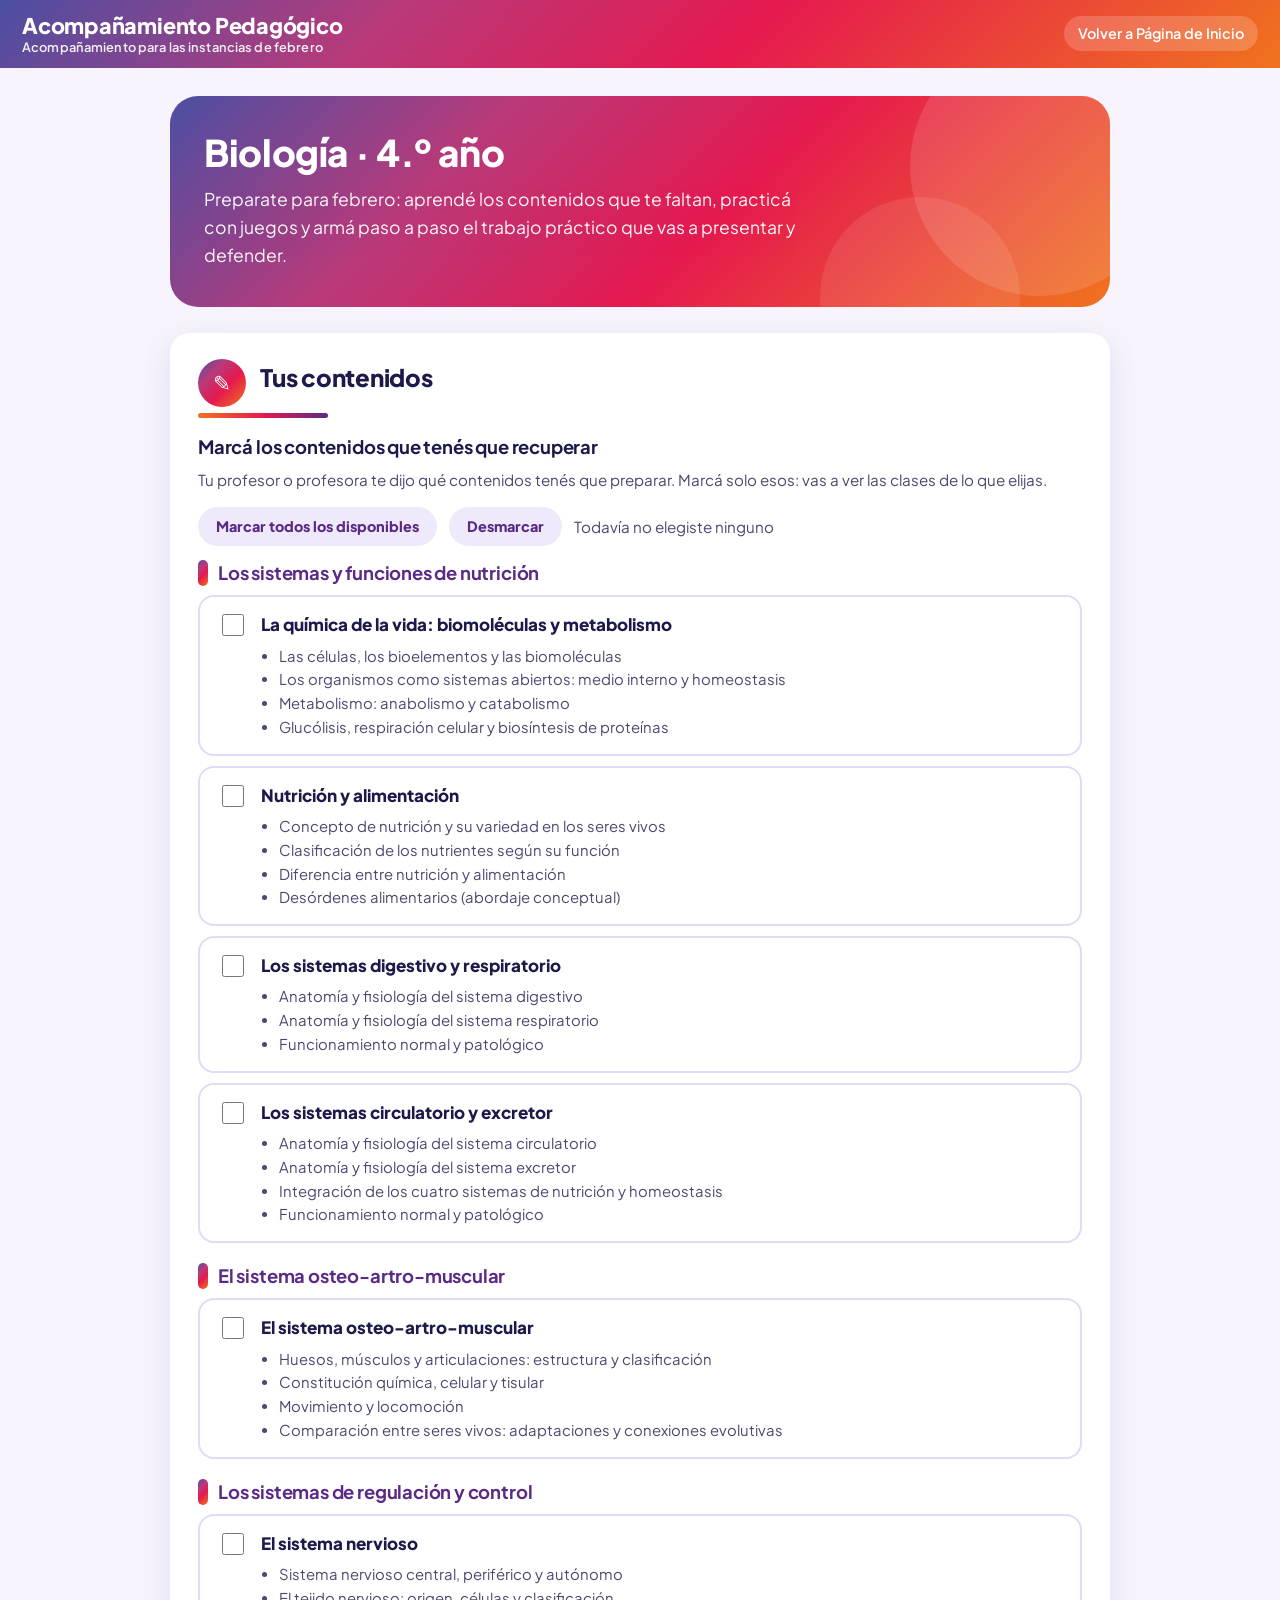
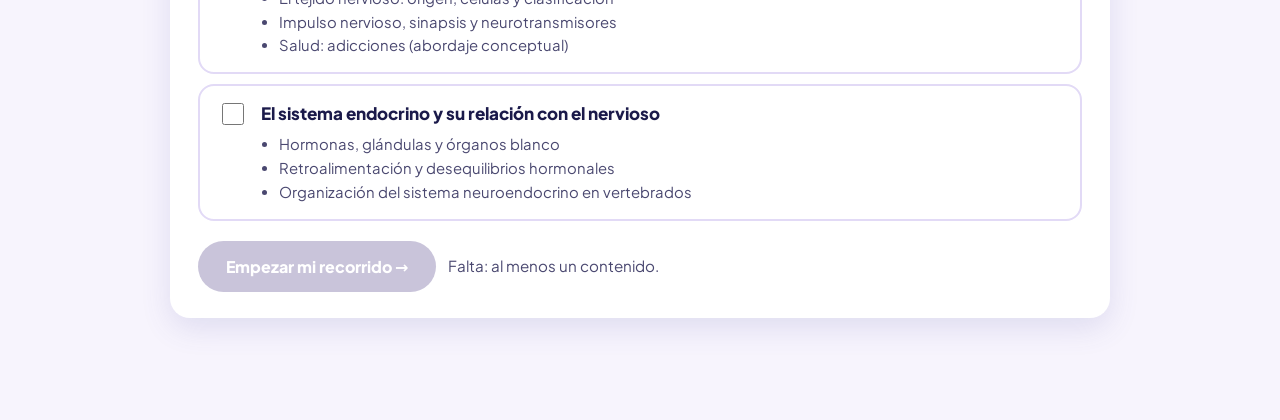
==== biologia/index.html @ 2458deb2 "Sitio inicial: copia de proyecto4to (seis aulas, inicio y modo de prueba) Co-Authored-By: Claude Opu" ====
<!doctype html>
<html lang="es-AR">
<head>
<meta charset="utf-8">
<meta name="viewport" content="width=device-width,initial-scale=1">
<title>Acompañamiento Pedagógico</title>
<link rel="stylesheet" href="css/potenciar.css">
<script>/* si ya eligió sus contenidos, esta página no se muestra: pasa directo a «Mi recorrido» */
try { var enAula = false; try { enAula = window.parent !== window && !!window.parent.TV; } catch (e) {}
  if (!enAula && !location.search.includes('cambiar') && (JSON.parse(localStorage.getItem('potenciar4.biologia.v1') || '{}').seleccion || []).length) document.documentElement.style.visibility = 'hidden'; } catch (e) {}</script>
</head>
<body>
<div id="cab"></div>
<main class="contenedor">
  <section class="hero">
    <h1 id="h1-materia">4.º año</h1>
    <p>Preparate para febrero: aprendé los contenidos que te faltan, practicá con juegos y armá paso a paso el trabajo práctico que vas a presentar y defender.</p>
  </section>

  <section class="tarjeta">
    <div class="titulo-seccion"><div class="chip-icono">✎</div><h2>Tus contenidos</h2></div>
    <div class="subrayado"></div>
    <h3 style="margin-top:6px">Marcá los contenidos que tenés que recuperar</h3>
    <p class="ayuda">Tu profesor o profesora te dijo qué contenidos tenés que preparar. Marcá solo esos: vas a ver las clases de lo que elijas.</p>
    <div class="acciones" style="margin:0 0 14px"><button class="btn suave chico" id="todos">Marcar todos los disponibles</button><button class="btn suave chico" id="ninguno">Desmarcar</button><span class="ayuda" id="cuenta"></span></div>
    <div id="contenidos"></div>
    <div class="acciones"><button class="btn" id="empezar" disabled>Empezar mi recorrido →</button><span class="ayuda" id="falta"></span></div>
  </section>
</main>

<script type="module">
import { leer, actualizar, esc, cargarJSON, cabecera } from './js/estado.js';
import { ESPACIO, AJUSTES } from './js/config.js';

document.getElementById('cab').innerHTML = cabecera();
const $ = id => document.getElementById(id);
let cat;
const e = leer();
// Si ya eligió sus contenidos, vuelve directo a su recorrido (salvo que haya pedido cambiarlos)
if (e.seleccion.length && !new URLSearchParams(location.search).has('cambiar')) location.replace('recorrido.html');

function pintarContenidos() {
  const lista = cat.contenidos[ESPACIO] || [];
  e.seleccion = e.seleccion.filter(id => lista.some(c => c.id === id && c.activo));
  const ejes = [...new Set(lista.map(c => c.eje))];
  $('contenidos').innerHTML = ejes.map(eje => `<div class="eje"><h3>${esc(eje)}</h3>` +
    lista.filter(c => c.eje === eje).map(c => {
      const sel = e.seleccion.includes(c.id);
      return `<label class="contenido ${c.activo ? '' : 'inactivo'} ${sel ? 'sel' : ''}">
        <input type="checkbox" value="${c.id}" ${c.activo ? '' : 'disabled'} ${sel ? 'checked' : ''}>
        <div><div class="t">${esc(c.titulo)}${c.activo ? '' : '<span class="pronto">Próximamente</span>'}</div>
        <ul>${c.desglose.map(d => `<li>${esc(d)}</li>`).join('')}</ul></div></label>`;
    }).join('') + '</div>').join('');
  validar();
}
function validar() {
  const n = e.seleccion.length;
  $('cuenta').textContent = n ? `${n} contenido${n > 1 ? 's' : ''} elegido${n > 1 ? 's' : ''}` : 'Todavía no elegiste ninguno';
  $('empezar').disabled = !n;
  $('falta').textContent = n ? '' : 'Falta: al menos un contenido.';
}
$('contenidos').addEventListener('change', ev => {
  const i = ev.target; if (i.type !== 'checkbox') return;
  e.seleccion = i.checked ? [...new Set([...e.seleccion, i.value])] : e.seleccion.filter(x => x !== i.value);
  i.closest('.contenido').classList.toggle('sel', i.checked);
  validar();
});
$('todos').onclick = () => { e.seleccion = (cat.contenidos[ESPACIO] || []).filter(c => c.activo).map(c => c.id); pintarContenidos(); };
$('ninguno').onclick = () => { e.seleccion = []; pintarContenidos(); };
$('empezar').onclick = () => {
  actualizar(x => { x.espacio = ESPACIO; x.seleccion = e.seleccion; });
  location.href = 'recorrido.html';
};

cargarJSON('contenidos/catalogo.json').then(c => { cat = c; const m = (c.espacios || []).find(s => s.id === ESPACIO); if (m) { $('h1-materia').textContent = m.nombre + ' · 4.º año'; document.title = m.nombre + ' · Acompañamiento Pedagógico'; } pintarContenidos(); }).catch(err => {
  document.querySelector('main').insertAdjacentHTML('afterbegin',
    `<div class="tarjeta"><b>No se pudo cargar el catálogo.</b><br>Abrí la plataforma desde un servidor web (iniciar.bat), no haciendo doble clic en el archivo.<br><small>${esc(err.message)}</small></div>`);
});

// MODO_PRUEBA (GitHub): al entrar desde la página de inicio, los contenidos arrancan sin tildar
if (AJUSTES.MODO_PRUEBA && new URLSearchParams(location.search).has('inicio') && e.seleccion.length) { e.seleccion = []; actualizar(x => { x.seleccion = []; }); }
</script>
</body>
</html>
---- biologia/css/potenciar.css ----
/* POTENCIAR · Identidad visual basada en los colores institucionales de la Provincia de Santa Fe */
/* Fuente incluida en el paquete (sin servicios externos: compatible con Moodle) */
@font-face{font-family:'Plus Jakarta Sans';font-style:normal;font-weight:400;font-display:swap;src:url('../fonts/plus-jakarta-sans-latin-400-normal.woff2') format('woff2')}
@font-face{font-family:'Plus Jakarta Sans';font-style:normal;font-weight:500;font-display:swap;src:url('../fonts/plus-jakarta-sans-latin-500-normal.woff2') format('woff2')}
@font-face{font-family:'Plus Jakarta Sans';font-style:normal;font-weight:600;font-display:swap;src:url('../fonts/plus-jakarta-sans-latin-600-normal.woff2') format('woff2')}
@font-face{font-family:'Plus Jakarta Sans';font-style:normal;font-weight:700;font-display:swap;src:url('../fonts/plus-jakarta-sans-latin-700-normal.woff2') format('woff2')}
@font-face{font-family:'Plus Jakarta Sans';font-style:normal;font-weight:800;font-display:swap;src:url('../fonts/plus-jakarta-sans-latin-800-normal.woff2') format('woff2')}
:root{
  --sf-naranja:#F0731E;
  --sf-rojo:#E5194F;
  --sf-magenta:#B83A7A;
  --sf-violeta:#5B2A86;
  --sf-azul:#4B4FA3;
  --tinta:#1B1A4A;
  --tinta-suave:#4A4870;
  --lavanda:#EFEAFB;
  --lavanda-2:#E2DAF6;
  --blanco:#FFFFFF;
  --fondo:#F7F4FD;
  --ok:#1F9D6B;
  --ok-fondo:#E4F6EE;
  --mal:#C23B3B;
  --mal-fondo:#FCEAEA;
  --aviso:#B26A00;
  --aviso-fondo:#FFF3DC;
  --grad:linear-gradient(135deg,#4B4FA3 0%,#B83A7A 30%,#E5194F 58%,#F0731E 100%);
  --grad-h:linear-gradient(90deg,#F0731E,#E5194F 50%,#5B2A86);
  --radio:20px;
  --sombra:0 10px 30px rgba(75,79,163,.14);
  --sombra-s:0 3px 10px rgba(75,79,163,.12);
}
*{box-sizing:border-box}
html{scroll-behavior:smooth}
body{
  margin:0;background:var(--fondo);color:var(--tinta);
  font-family:"Plus Jakarta Sans","Segoe UI",system-ui,-apple-system,Roboto,sans-serif;
  font-size:17px;line-height:1.6;-webkit-font-smoothing:antialiased;
}
h1,h2,h3,h4{line-height:1.2;margin:0 0 .5em;color:var(--tinta);letter-spacing:-.01em}
h1{font-size:2rem;font-weight:800}
h2{font-size:1.5rem;font-weight:800}
h3{font-size:1.15rem;font-weight:700}
p{margin:0 0 1em}
a{color:var(--sf-violeta)}
button{font:inherit;cursor:pointer}
:focus-visible{outline:3px solid var(--sf-azul);outline-offset:2px;border-radius:8px}
.oculto{display:none!important}
.sr{position:absolute;left:-9999px}

/* ---------- Cabecera institucional ---------- */
.cabecera{background:var(--grad);color:#fff;padding:14px 22px;display:flex;align-items:center;gap:18px;flex-wrap:wrap}
.cabecera .marca{display:flex;align-items:center;gap:14px}
.cabecera .marca img{height:38px;display:block}
.cabecera .marca .logo-texto{font-weight:800;font-size:1.15rem;letter-spacing:-.02em;line-height:1}
.cabecera .marca .logo-texto small{display:block;font-weight:500;font-size:.7rem;letter-spacing:.04em;opacity:.9}
.cabecera .sep{width:1px;height:34px;background:rgba(255,255,255,.7)}
.cabecera .programa{font-weight:300;font-size:1.05rem;line-height:1.15}
.cabecera .derecha{margin-left:auto;display:flex;align-items:center;gap:12px;font-size:.9rem}
.cabecera .alumno{background:rgba(255,255,255,.18);padding:6px 14px;border-radius:999px;font-weight:600}
.cabecera a.volver{color:#fff;text-decoration:none;background:rgba(255,255,255,.18);padding:6px 14px;border-radius:999px;font-weight:600;font-size:.9rem}
.cabecera a.volver:hover{background:rgba(255,255,255,.3)}

.contenedor{max-width:980px;margin:0 auto;padding:28px 20px 80px}
.contenedor.ancho{max-width:1100px}

/* ---------- Tarjetas ---------- */
.tarjeta{background:var(--blanco);border-radius:var(--radio);box-shadow:var(--sombra);padding:26px 28px;margin-bottom:22px}
.tarjeta.lavanda{background:var(--lavanda);box-shadow:none}
.titulo-seccion{display:flex;align-items:center;gap:14px;margin-bottom:6px}
.titulo-seccion .chip-icono{width:48px;height:48px;border-radius:50%;background:var(--grad);color:#fff;display:grid;place-items:center;font-size:1.35rem;flex:none}
.subrayado{height:5px;width:130px;border-radius:99px;background:var(--grad-h);margin:6px 0 18px}
.ayuda{color:var(--tinta-suave);font-size:.95rem}

/* ---------- Hero / ingreso ---------- */
.hero{background:var(--grad);color:#fff;border-radius:28px;padding:34px 34px 38px;margin-bottom:26px;position:relative;overflow:hidden}
.hero h1{color:#fff;font-size:2.3rem;margin-bottom:.3em}
.hero p{font-size:1.1rem;max-width:620px;opacity:.96;margin:0}
.hero::after{content:"";position:absolute;right:-60px;top:-60px;width:260px;height:260px;border-radius:50%;background:rgba(255,255,255,.12)}
.hero::before{content:"";position:absolute;right:90px;bottom:-90px;width:200px;height:200px;border-radius:50%;background:rgba(255,255,255,.09)}

.pasos-barra{display:flex;gap:8px;margin:0 0 22px;flex-wrap:wrap}
.pasos-barra .paso{flex:1;min-width:120px;display:flex;align-items:center;gap:9px;background:#fff;border-radius:999px;padding:8px 14px;box-shadow:var(--sombra-s);font-weight:600;font-size:.88rem;color:var(--tinta-suave)}
.pasos-barra .paso b{width:26px;height:26px;border-radius:50%;display:grid;place-items:center;background:var(--lavanda-2);color:var(--sf-violeta);font-size:.85rem;flex:none}
.pasos-barra .paso.activo{color:var(--tinta);outline:2px solid var(--sf-rojo)}
.pasos-barra .paso.activo b{background:var(--grad);color:#fff}
.pasos-barra .paso.hecho b{background:var(--ok);color:#fff}

label.campo{display:block;font-weight:700;margin:0 0 6px;font-size:.95rem}
input[type=text],textarea,select{
  width:100%;padding:13px 16px;border:2px solid var(--lavanda-2);border-radius:14px;font:inherit;color:var(--tinta);background:#fff;
}
input[type=text]:focus,textarea:focus,select:focus{border-color:var(--sf-azul);outline:none;box-shadow:0 0 0 4px rgba(75,79,163,.15)}
textarea{min-height:130px;resize:vertical;line-height:1.55}
.fila{display:grid;grid-template-columns:1fr 1fr;gap:16px}
@media(max-width:640px){.fila{grid-template-columns:1fr}}

.opciones{display:grid;grid-template-columns:repeat(auto-fill,minmax(220px,1fr));gap:12px}
.opcion{border:2px solid var(--lavanda-2);background:#fff;border-radius:16px;padding:16px 18px;text-align:left;color:var(--tinta);font-weight:700;display:flex;flex-direction:column;gap:3px;transition:.15s}
.opcion small{font-weight:500;color:var(--tinta-suave);font-size:.82rem}
.opcion:hover:not(:disabled){border-color:var(--sf-magenta);transform:translateY(-2px);box-shadow:var(--sombra-s)}
.opcion.sel{border-color:var(--sf-rojo);background:linear-gradient(135deg,#fff,#FDEBF1);box-shadow:var(--sombra-s)}
.opcion:disabled{opacity:.5;cursor:not-allowed;background:#F2EFF8}
.opcion .etiqueta{font-size:.72rem;font-weight:700;color:var(--aviso);background:var(--aviso-fondo);border-radius:99px;padding:2px 9px;align-self:flex-start;margin-top:4px}

.chips{display:flex;flex-wrap:wrap;gap:10px}
.chip{border:2px solid var(--lavanda-2);background:#fff;color:var(--tinta);border-radius:999px;padding:9px 20px;font-weight:700}
.chip.sel{background:var(--grad);color:#fff;border-color:transparent}
.chip:disabled{opacity:.45;cursor:not-allowed;background:#F2EFF8}
.chip:hover:not(:disabled):not(.sel){border-color:var(--sf-magenta)}

/* ---------- Botones ---------- */
.btn{border:0;border-radius:999px;padding:13px 28px;font-weight:800;color:#fff;background:var(--grad);box-shadow:0 6px 16px rgba(229,25,79,.28);transition:.15s;display:inline-flex;align-items:center;gap:8px;text-decoration:none;font-size:1rem}
.btn:hover:not(:disabled){transform:translateY(-2px);box-shadow:0 10px 22px rgba(229,25,79,.35)}
.btn:disabled{background:#C9C4DA;box-shadow:none;cursor:not-allowed}
.btn.sec{background:#fff;color:var(--sf-violeta);border:2px solid var(--sf-violeta);box-shadow:none}
.btn.sec:hover:not(:disabled){background:var(--lavanda)}
.btn.chico{padding:8px 18px;font-size:.9rem}
.btn.suave{background:var(--lavanda);color:var(--sf-violeta);box-shadow:none}
.acciones{display:flex;gap:12px;flex-wrap:wrap;margin-top:20px;align-items:center}

/* ---------- Lista de contenidos ---------- */
.eje{margin-bottom:20px}
.eje h3{display:flex;align-items:center;gap:10px;color:var(--sf-violeta)}
.eje h3::before{content:"";width:10px;height:26px;border-radius:6px;background:var(--grad)}
.contenido{display:flex;gap:14px;align-items:flex-start;background:#fff;border:2px solid var(--lavanda-2);border-radius:16px;padding:14px 18px;margin-bottom:10px;cursor:pointer;transition:.15s}
.contenido:hover{border-color:var(--sf-magenta)}
.contenido.sel{border-color:var(--sf-rojo);background:linear-gradient(135deg,#fff,#FDEBF1)}
.contenido input{width:22px;height:22px;margin-top:3px;accent-color:var(--sf-rojo);flex:none}
.contenido .t{font-weight:800}
.contenido ul{margin:6px 0 0;padding-left:18px;color:var(--tinta-suave);font-size:.93rem}
.contenido.inactivo{opacity:.55;cursor:not-allowed;background:#F4F1FA;border-style:dashed}
.contenido.inactivo:hover{border-color:var(--lavanda-2)}
.contenido .pronto{font-size:.72rem;background:var(--aviso-fondo);color:var(--aviso);border-radius:99px;padding:2px 9px;font-weight:700;margin-left:8px;white-space:nowrap}

/* ---------- Recorrido ---------- */
.recorrido{display:grid;gap:16px}
.paso-rec{display:grid;grid-template-columns:62px 1fr auto;gap:18px;align-items:center;background:#fff;border-radius:var(--radio);box-shadow:var(--sombra);padding:18px 22px}
.paso-rec .num{width:54px;height:54px;border-radius:50%;background:var(--grad);color:#fff;display:grid;place-items:center;font-weight:800;font-size:1.3rem}
.paso-rec.completo .num{background:var(--ok)}
.paso-rec.bloqueado{opacity:.6}
.paso-rec.bloqueado .num{background:#B9B3CF}
.paso-rec h3{margin:0 0 2px}
.paso-rec p{margin:0;color:var(--tinta-suave);font-size:.92rem}
.barra{height:8px;border-radius:99px;background:var(--lavanda-2);overflow:hidden;margin-top:8px;max-width:320px}
.barra i{display:block;height:100%;background:var(--grad-h);border-radius:99px;transition:width .4s}
@media(max-width:640px){.paso-rec{grid-template-columns:48px 1fr}.paso-rec .btn{grid-column:1/-1;justify-content:center}}
.paso-rec.tp{background:var(--lavanda);box-shadow:none;border:2px dashed var(--sf-magenta)}

/* ---------- Clase / cápsulas ---------- */
.clase-cab{background:var(--grad);color:#fff;border-radius:26px;padding:26px 30px;margin-bottom:20px}
.clase-cab h1{color:#fff;font-size:1.8rem;margin-bottom:.2em}
.clase-cab .eje-nombre{font-size:.85rem;font-weight:700;opacity:.9;text-transform:uppercase;letter-spacing:.06em}
.clase-cab p{margin:6px 0 0;opacity:.95}
.tabs-caps{display:flex;gap:8px;flex-wrap:wrap;margin-bottom:18px}
.tab-cap{border:2px solid var(--lavanda-2);background:#fff;border-radius:999px;padding:8px 16px;font-weight:700;font-size:.9rem;color:var(--tinta);display:flex;align-items:center;gap:8px}
.tab-cap.activa{border-color:var(--sf-rojo);background:linear-gradient(135deg,#fff,#FDEBF1)}
.tab-cap.hecha{border-color:var(--ok);background:var(--ok-fondo)}
.tab-cap.bloq{opacity:.55;cursor:not-allowed}

.capsula-titulo{display:flex;gap:14px;align-items:center;margin-bottom:4px}
.capsula-titulo .chip-icono{width:48px;height:48px;border-radius:50%;background:var(--grad);display:grid;place-items:center;color:#fff;font-weight:800;font-size:1.2rem;flex:none}
.tiempo{color:var(--tinta-suave);font-size:.85rem}

.bloque{margin:0 0 18px}
.bloque .etq{font-size:.75rem;font-weight:800;letter-spacing:.08em;text-transform:uppercase;color:var(--sf-magenta);margin-bottom:4px}
.destacado{background:var(--lavanda);border-left:6px solid var(--sf-violeta);border-radius:14px;padding:16px 20px}
.destacado h4{margin:0 0 4px;color:var(--sf-violeta)}
.destacado p:last-child{margin:0}
.ejemplo{background:var(--aviso-fondo);border-left:6px solid var(--sf-naranja);border-radius:14px;padding:16px 20px}
.dato{background:linear-gradient(135deg,#FDEBF1,#FFF3DC);border-radius:14px;padding:14px 20px;display:flex;gap:14px;align-items:flex-start}
.dato .ic{font-size:1.5rem}
.cita{border-left:6px solid var(--sf-azul);background:#F0F1FB;border-radius:0 14px 14px 0;padding:16px 22px}
.cita blockquote{margin:0 0 6px;font-style:italic;font-size:1.05rem}
.cita cite{font-size:.88rem;color:var(--tinta-suave);font-style:normal}
.ecuacion{font-family:"Cambria Math","STIX Two Math",Georgia,serif;font-size:1.5rem;text-align:center;background:#fff;border:2px dashed var(--sf-violeta);border-radius:14px;padding:12px;margin:10px 0;color:var(--sf-violeta);overflow-x:auto}

.interactivo{border:2px solid var(--lavanda-2);border-radius:18px;padding:18px 20px;background:#fff}
.interactivo.resuelto{border-color:var(--ok);background:var(--ok-fondo)}
.interactivo .consigna{font-weight:700;margin-bottom:10px}
.opc-lista{display:grid;gap:8px}
.opc-btn{text-align:left;border:2px solid var(--lavanda-2);background:#fff;border-radius:12px;padding:11px 16px;font-weight:600;color:var(--tinta)}
.opc-btn:hover:not(:disabled){border-color:var(--sf-magenta)}
.opc-btn.bien{background:var(--ok-fondo);border-color:var(--ok)}
.opc-btn.mal{background:var(--mal-fondo);border-color:var(--mal)}
.fb{margin-top:10px;padding:11px 16px;border-radius:12px;font-size:.95rem}
.fb.ok{background:var(--ok-fondo);color:#0E5B3C}
.fb.mal{background:var(--mal-fondo);color:#7D2222}
.fb.aviso{background:var(--aviso-fondo);color:#7A4A00}
.fb.info{background:var(--lavanda);color:var(--tinta)}
.inline{display:flex;gap:10px;align-items:center;flex-wrap:wrap}
.inline input[type=text]{max-width:200px}

.revelado{margin-top:10px;background:var(--lavanda);border-radius:12px;padding:12px 16px}

.tabla-comp{width:100%;border-collapse:separate;border-spacing:0;border-radius:14px;overflow:hidden;box-shadow:var(--sombra-s);font-size:.95rem}
.tabla-comp th{background:var(--grad);color:#fff;text-align:left;padding:10px 14px}
.tabla-comp td{padding:10px 14px;border-bottom:1px solid var(--lavanda-2);background:#fff;vertical-align:top}
.tabla-comp tr:last-child td{border-bottom:0}
.tabla-wrap{overflow-x:auto}

.linea{position:relative;padding-left:30px;border-left:4px solid var(--lavanda-2);margin-left:10px}
.linea .ev{position:relative;margin-bottom:18px}
.linea .ev::before{content:"";position:absolute;left:-41px;top:4px;width:18px;height:18px;border-radius:50%;background:var(--grad);border:3px solid #fff;box-shadow:var(--sombra-s)}
.linea .anio{font-weight:800;color:var(--sf-rojo);font-size:1.1rem}
.linea .ev h4{margin:0 0 2px}
.linea .ev p{margin:0;font-size:.95rem;color:var(--tinta-suave)}

.clasif{display:grid;grid-template-columns:repeat(auto-fit,minmax(220px,1fr));gap:12px;margin-top:10px}
.zona{border:2px dashed var(--sf-azul);border-radius:14px;padding:10px;min-height:90px;background:#F7F8FE}
.zona h5{margin:0 0 8px;color:var(--sf-azul)}
.ficha{display:inline-block;margin:3px;padding:8px 12px;background:#fff;border:2px solid var(--lavanda-2);border-radius:10px;font-weight:600;font-size:.92rem}
.ficha.sel{border-color:var(--sf-rojo);background:#FDEBF1}
.ficha.bien{border-color:var(--ok);background:var(--ok-fondo)}
.ficha.mal{border-color:var(--mal);background:var(--mal-fondo)}
.banco-fichas{min-height:48px;padding:6px;border-radius:12px;background:var(--lavanda)}

.ordenar-item{display:flex;align-items:center;gap:10px;background:#fff;border:2px solid var(--lavanda-2);border-radius:12px;padding:8px 12px;margin-bottom:6px}
.ordenar-item span{flex:1}
.ordenar-item.bien{border-color:var(--ok);background:var(--ok-fondo)}
.ordenar-item.mal{border-color:var(--mal);background:var(--mal-fondo)}
.ordenar-item .ord-marca{flex:0 0 auto;font-style:normal;font-size:.78rem;font-weight:700;white-space:nowrap}
.ordenar-item.bien .ord-marca{color:#0E5B3C}
.ordenar-item.mal .ord-marca{color:#7D2222}
@media(max-width:480px){.ordenar-item{flex-wrap:wrap}.ordenar-item span{flex:1 1 60%}.ordenar-item .ord-marca{order:3;flex-basis:100%}}
.ordenar-item button{border:0;background:var(--lavanda);border-radius:8px;width:32px;height:32px;font-weight:800;color:var(--sf-violeta)}

.sim{background:#fff;border:2px solid var(--sf-azul);border-radius:18px;padding:18px 20px}
.sim h4{color:var(--sf-azul);margin:0 0 8px}
.sim .ctrl{display:flex;gap:14px;align-items:center;flex-wrap:wrap;margin:8px 0}
.sim input[type=range]{accent-color:var(--sf-rojo);flex:1;min-width:160px}
.sim .num-grande{font-family:"Cambria Math",Georgia,serif;font-size:1.4rem;font-weight:700;color:var(--sf-violeta);word-break:break-all}
.sim canvas{width:100%;max-width:640px;height:auto;background:#F7F8FE;border-radius:12px;display:block}
.sim table{border-collapse:collapse;font-size:.92rem}
.sim td,.sim th{padding:4px 10px;border-bottom:1px solid var(--lavanda-2);text-align:right}

/* ---------- Carpeta ---------- */
.carpeta{background:linear-gradient(135deg,#FFF8EC,#FDEBF1);border:2px solid var(--sf-naranja);border-radius:20px;padding:20px 22px;margin-top:8px}
.carpeta h3{display:flex;gap:10px;align-items:center;color:var(--sf-rojo)}
.carpeta .modelo{background:#fff;border-radius:12px;padding:12px 16px;margin:10px 0;font-size:.95rem;border:1px dashed var(--sf-naranja)}
.carpeta .estado{font-weight:700;margin-top:8px}
.copiado{display:flex;gap:10px;align-items:center;margin-top:12px;font-weight:700}
.copiado input{width:22px;height:22px;accent-color:var(--ok)}
.duda-tag{background:var(--aviso-fondo);color:var(--aviso);border-radius:99px;padding:3px 12px;font-weight:700;font-size:.8rem}

/* ---------- Juegos ---------- */
.juegos-panel{background:var(--lavanda);border-radius:20px;padding:20px 22px;margin-top:20px}
.juegos-panel.bloq{opacity:.65}
.juegos-grid{display:grid;grid-template-columns:repeat(auto-fit,minmax(190px,1fr));gap:12px;margin-top:10px}
.juego-card{background:#fff;border:2px solid transparent;border-radius:16px;padding:16px;text-align:center;font-weight:800;box-shadow:var(--sombra-s);color:var(--tinta)}
.juego-card:hover:not(:disabled){border-color:var(--sf-rojo);transform:translateY(-3px)}
.juego-card:disabled{opacity:.5;cursor:not-allowed}
.juego-card .ic{font-size:2.2rem;display:block;margin-bottom:4px}
.juego-card small{display:block;font-weight:500;color:var(--tinta-suave)}

.modal-fondo{position:fixed;inset:0;background:rgba(27,26,74,.6);display:flex;align-items:center;justify-content:center;padding:16px;z-index:50}
.modal{background:#fff;border-radius:24px;max-width:720px;width:100%;max-height:92vh;overflow:auto;padding:24px 26px;box-shadow:0 20px 60px rgba(0,0,0,.35)}
.modal-cab{display:flex;align-items:center;justify-content:space-between;gap:10px;margin-bottom:10px}
.modal-cab h3{margin:0}
.cerrar{border:0;background:var(--lavanda);border-radius:50%;width:38px;height:38px;font-size:1.1rem;font-weight:800;color:var(--sf-violeta)}
.marcador{display:flex;gap:10px;flex-wrap:wrap;margin-bottom:12px}
.marcador span{background:var(--lavanda);border-radius:99px;padding:4px 14px;font-weight:800;font-size:.9rem}
.vf-card{background:var(--lavanda);border-radius:18px;padding:26px 22px;font-size:1.15rem;font-weight:700;text-align:center;min-height:120px;display:grid;place-items:center;margin-bottom:14px}
.vf-botones{display:grid;grid-template-columns:1fr 1fr;gap:12px}
.vf-botones button{padding:16px;border-radius:14px;border:0;font-weight:800;font-size:1.1rem;color:#fff}
.vf-botones .v{background:var(--ok)}
.vf-botones .f{background:var(--sf-rojo)}
.cancha{background:linear-gradient(#EAE4FA,#F8F5FF 60%,#E6C9A4 60%,#D9B386);border-radius:16px;width:100%;display:block;margin-bottom:12px}
.pista{background:#3A3F5C;border-radius:16px;padding:10px 0;margin-bottom:12px;position:relative;overflow:hidden}
.carril{position:relative;height:54px;border-bottom:3px dashed rgba(255,255,255,.4);margin:0}
.carril:last-child{border-bottom:0}
.auto{position:absolute;top:8px;left:0;font-size:2rem;transition:left .6s ease;line-height:1;transform:scaleX(-1)}
.meta{position:absolute;right:0;top:0;bottom:0;width:18px;background:repeating-linear-gradient(0deg,#fff 0 9px,#222 9px 18px)}
.carril small{position:absolute;left:8px;bottom:2px;color:#fff;font-size:.7rem;opacity:.8}

.comparar-ref{margin:12px 0;background:var(--lavanda);border-radius:14px;padding:10px 16px}
.comparar-ref summary{cursor:pointer;font-weight:800;color:var(--sf-violeta)}
.comparar-ref p{margin:8px 0 0}
.cabecera .materia-app{white-space:nowrap;margin-left:12px;padding:3px 12px;border-radius:99px;background:rgba(255,255,255,.22);font-weight:700;font-size:.85rem}

/* ---------- TP ---------- */
.tp-layout{display:grid;grid-template-columns:260px 1fr;gap:22px;align-items:start}
@media(max-width:860px){.tp-layout{grid-template-columns:1fr}}
.tp-menu{position:sticky;top:12px;background:#fff;border-radius:var(--radio);box-shadow:var(--sombra);padding:14px}
.tp-menu button{display:flex;gap:10px;align-items:center;width:100%;border:0;background:transparent;text-align:left;padding:10px 12px;border-radius:12px;font-weight:700;color:var(--tinta)}
.tp-menu button:hover{background:var(--lavanda)}
.tp-menu button.activo{background:var(--lavanda);outline:2px solid var(--sf-rojo)}
.tp-menu button .estado{margin-left:auto;font-size:.95rem}
.tp-menu button.bloq{opacity:.5}
.consejo-grid{display:grid;grid-template-columns:repeat(auto-fit,minmax(250px,1fr));gap:14px}
.consejo{background:var(--lavanda);border-radius:16px;padding:16px 18px}
.consejo h4{color:var(--sf-violeta);margin:0 0 6px}
.consejo ul{margin:0;padding-left:18px;font-size:.95rem}
.cronometro{font-size:2.6rem;font-weight:800;text-align:center;color:var(--sf-violeta);font-variant-numeric:tabular-nums}
.pregunta-trib{border:2px solid var(--lavanda-2);border-radius:16px;padding:16px 18px;margin-bottom:14px;background:#fff}
.pregunta-trib.hecha{border-color:var(--ok);background:var(--ok-fondo)}
.pregunta-trib .q{font-weight:800;margin-bottom:8px}
.pregunta-trib .nivel{font-size:.72rem;font-weight:800;color:var(--sf-magenta);text-transform:uppercase;letter-spacing:.06em}
.hoja-tp{background:#fff;border:1px solid #D9D4E8;border-radius:10px;padding:28px 32px}
.hoja-tp h2{color:var(--sf-violeta)}
.hoja-tp .sec{margin:18px 0;padding-bottom:14px;border-bottom:1px dashed var(--lavanda-2)}
.hoja-tp .sec pre{white-space:pre-wrap;font:inherit;margin:0}
.check-lista{list-style:none;padding:0;margin:0}
.check-lista li{display:flex;gap:10px;align-items:flex-start;padding:6px 0}
.check-lista input{width:20px;height:20px;accent-color:var(--ok);margin-top:3px}

.pie{text-align:center;color:var(--tinta-suave);font-size:.82rem;padding:24px}
.aviso-sin-ia{background:var(--aviso-fondo);color:#7A4A00;border-radius:12px;padding:10px 16px;font-size:.88rem;margin-bottom:16px}


/* ---------- Ingreso en una página ---------- */
.form-grid{display:grid;grid-template-columns:1fr 1fr;gap:16px}
.form-grid .campo-full{grid-column:1/-1}
@media(max-width:640px){.form-grid{grid-template-columns:1fr}}
select{appearance:none;-webkit-appearance:none;background-image:linear-gradient(45deg,transparent 50%,var(--sf-violeta) 50%),linear-gradient(135deg,var(--sf-violeta) 50%,transparent 50%);background-position:calc(100% - 22px) 55%,calc(100% - 16px) 55%;background-size:6px 6px,6px 6px;background-repeat:no-repeat;padding-right:44px;cursor:pointer}
select:disabled{background-color:#F4F1FA;color:var(--tinta-suave);cursor:not-allowed}

/* ---------- Consignas y carpeta ---------- */
.consigna-principal{font-size:1.02rem}
.consigna-principal b{color:var(--tinta)}
.carpeta .guia{background:#fff;border-radius:12px;padding:12px 16px;margin:10px 0;font-size:.95rem;border:1px dashed var(--sf-naranja)}
.carpeta .guia ul{margin:6px 0 0;padding-left:20px}
.carpeta .guia li{margin-bottom:3px}
.aviso-bloqueo{font-weight:800;font-size:1.08rem;color:var(--sf-rojo);margin:0;display:flex;gap:10px;align-items:flex-start}
.aviso-bloqueo small{display:block;font-weight:600;font-size:.92rem;color:var(--tinta-suave)}
.carpeta.bloqueada{opacity:1;background:linear-gradient(135deg,#FFF8EC,#FFF)}
.instr-act{font-size:.9rem;color:var(--tinta-suave);margin:-4px 0 10px;display:flex;gap:6px;align-items:center}
.cierre-texto h4{margin:0 0 4px}
.cierre-texto.duda h4{color:var(--mal)}
.cierre-texto{margin-bottom:14px;padding-bottom:10px;border-bottom:1px dashed var(--lavanda-2)}
.acentos{margin-top:6px;font-size:.9rem}

/* ---------- Arrastrar y soltar ---------- */
.ficha{cursor:grab;touch-action:none;user-select:none;-webkit-user-select:none}
.ficha.arrastrando{opacity:.35}
.ficha-fantasma{position:fixed;z-index:80;pointer-events:none;transform:translate(-50%,-50%) rotate(-2deg);box-shadow:0 10px 24px rgba(27,26,74,.3);border-color:var(--sf-rojo)!important;background:#fff}
.zona.sobre,.banco-fichas.sobre{background:#FDEBF1;border-color:var(--sf-rojo)}
.zona .cont{min-height:40px}
.ordenar-item.arrastrando{opacity:.4}

/* ---------- Juegos: ventana fija ---------- */
.modal.juego{width:min(720px,100%);height:min(640px,calc(100vh - 32px));max-height:none;display:flex;flex-direction:column;overflow:hidden;padding:20px 22px}
.jg-instr{background:var(--lavanda);border-radius:12px;padding:8px 14px;font-size:.9rem;margin-bottom:10px;color:var(--tinta)}
.jg-cuerpo{flex:1;overflow:auto;min-height:0;padding:2px}
.jg-pie{border-top:2px solid var(--lavanda-2);padding-top:10px;margin-top:8px;display:flex;gap:12px;align-items:center}
.jg-fb{flex:1;min-height:58px;max-height:84px;overflow:auto;border-radius:12px;padding:8px 14px;font-size:.92rem;background:#F7F5FC;color:var(--tinta-suave);display:flex;align-items:center}
.jg-fb.ok{background:var(--ok-fondo);color:#0E5B3C}
.jg-fb.mal{background:var(--mal-fondo);color:#7D2222}
.jg-pie .btn{flex:none}
.jg-final{text-align:center;padding:20px 0}
.jg-final .grande{font-size:3.2rem}
@media(max-width:640px){.modal.juego{padding:14px}.jg-pie{flex-direction:column;align-items:stretch}.jg-pie .btn{justify-content:center}}
.letras{display:grid;grid-template-columns:repeat(auto-fill,minmax(38px,1fr));gap:6px;margin-top:12px}
.letras button{border:0;background:var(--lavanda);border-radius:8px;height:40px;font-weight:800;color:var(--sf-violeta)}
.letras button:disabled{opacity:.35}
.letras button.si{background:var(--ok-fondo);color:var(--ok);opacity:1}
.palabra{display:flex;flex-wrap:wrap;gap:6px;justify-content:center;margin:14px 0}
.palabra span{width:34px;height:44px;border-bottom:4px solid var(--sf-violeta);display:grid;place-items:center;font-size:1.5rem;font-weight:800}
.palabra span.esp{border:0;width:14px}
.pista-palabra{background:var(--aviso-fondo);border-radius:12px;padding:10px 14px;font-weight:600}
.vidas{font-size:1.2rem;letter-spacing:2px}
.memo{display:grid;grid-template-columns:repeat(4,1fr);gap:10px}
@media(max-width:560px){.memo{grid-template-columns:repeat(2,1fr)}}
.memo button{min-height:92px;border:0;border-radius:14px;background:var(--grad);color:#fff;font-weight:800;font-size:1.6rem;padding:8px;line-height:1.25}
.memo button.vista,.memo button.par{background:#fff;color:var(--tinta);border:2px solid var(--sf-violeta);font-size:.85rem;font-weight:700}
.memo button.par{border-color:var(--ok);background:var(--ok-fondo)}
.memo button.palabra-c{font-size:1rem;color:var(--sf-violeta)}
.caida{position:relative;height:min(230px,36vh);background:linear-gradient(#EAF2FF,#F7F4FD);border-radius:16px;overflow:hidden}
.caida .carta{position:absolute;left:50%;transform:translateX(-50%);width:min(90%,460px);background:#fff;border:2px solid var(--sf-violeta);border-radius:14px;padding:12px 16px;font-weight:700;text-align:center;box-shadow:var(--sombra-s)}
.caida .suelo{position:absolute;left:0;right:0;bottom:0;height:10px;background:var(--grad-h)}

@media print{
  body{background:#fff}
  .cabecera,.asist-boton,.asist-panel,.tp-menu,.acciones,.no-print{display:none!important}
  .tp-layout{display:block}
  .hoja-tp{border:0;padding:0}
}
.cabecera .titulo-app{font-weight:800;font-size:1.35rem;letter-spacing:-.01em;line-height:1.1}
.cabecera .titulo-app .sub-app{display:block;font-weight:600;font-size:.8rem;letter-spacing:.01em;opacity:.92;margin-top:2px}
.carpeta-intro{background:#fff;border-radius:12px;padding:10px 14px;font-size:.95rem;border-left:5px solid var(--sf-naranja)}
.guia-nota{margin:8px 0 0;font-size:.9rem;color:var(--tinta-suave);font-style:italic}
.nota-docente{margin:14px 0 0;font-size:.92rem;color:var(--tinta-suave);border-top:1px dashed var(--sf-naranja);padding-top:10px}
.formato-resp{font-size:.92rem;color:var(--sf-violeta);font-weight:600;margin:-4px 0 10px}
.autoev-q{border:2px solid var(--lavanda-2);border-radius:16px;padding:14px 16px;margin-bottom:12px;background:#fff}
.autoev-q .q{font-weight:700;margin:4px 0 10px}
.autoev-q .nivel{font-size:.72rem;font-weight:800;color:var(--sf-magenta);text-transform:uppercase;letter-spacing:.06em}
.objetivos{background:rgba(255,255,255,.16);border-radius:14px;padding:10px 16px;margin-top:12px;font-size:.95rem}
.objetivos ul{margin:4px 0 0;padding-left:20px}
.recordas{background:linear-gradient(135deg,#EEF4FF,#F7F4FD);border:2px solid var(--sf-azul);border-radius:18px;padding:18px 20px}
.recordas h3{color:var(--sf-azul)}
.recuerdo-previo{background:#EEF4FF;border-radius:12px;padding:8px 14px;margin-bottom:14px;font-size:.93rem}
.recuerdo-previo summary{cursor:pointer;font-weight:700;color:var(--sf-azul)}
.recuerdo-previo p{margin:6px 0 0;white-space:pre-wrap}
.recuerdo-comparar{background:#EEF4FF;border-radius:12px;padding:10px 14px;margin:10px 0;font-size:.93rem}
.paso-rec.repaso{background:#EEF4FF;box-shadow:none;border:2px dashed var(--sf-azul)}
.organiza ul{margin:0;padding-left:20px}
.organiza li{margin-bottom:4px}

/* ---------- Asistente de Historia ---------- */
.asist-boton{position:fixed;right:18px;bottom:18px;z-index:40;display:flex;align-items:center;gap:8px;border:0;border-radius:999px;padding:12px 18px;background:var(--grad);color:#fff;font-weight:700;font-size:.95rem;line-height:1;font-family:inherit;box-shadow:var(--sombra);cursor:pointer}
.asist-boton:hover{filter:brightness(1.07)}
.asist-boton:focus-visible,.asist-panel button:focus-visible,.asist-panel input:focus-visible{outline:3px solid var(--sf-naranja);outline-offset:2px}
.asist-panel{position:fixed;right:18px;bottom:78px;z-index:45;width:min(430px,calc(100vw - 24px));height:min(640px,calc(100vh - 100px));display:flex;flex-direction:column;background:var(--blanco);border-radius:var(--radio);box-shadow:0 18px 50px rgba(27,26,74,.35);overflow:hidden;border:1px solid var(--lavanda-2)}
.asist-panel[hidden]{display:none}
.asist-cab{display:flex;justify-content:space-between;align-items:flex-start;gap:10px;padding:14px 16px;background:var(--grad);color:#fff}
.asist-cab small{display:block;opacity:.9;font-size:.8rem;font-weight:500}
.asist-x{border:0;background:rgba(255,255,255,.2);color:#fff;width:32px;height:32px;border-radius:50%;font-size:1.3rem;line-height:1;cursor:pointer}
.asist-log{flex:1;overflow-y:auto;padding:14px;display:flex;flex-direction:column;gap:10px;background:var(--fondo);position:relative}
.asist-msg{max-width:96%;padding:10px 13px;border-radius:16px;font-size:.95rem;line-height:1.5}
.asist-msg p{margin:.3em 0}
.asist-msg.bot{background:var(--blanco);border:1px solid var(--lavanda-2);align-self:flex-start;border-top-left-radius:4px}
.asist-msg.yo{background:var(--sf-azul);color:#fff;align-self:flex-end;border-top-right-radius:4px}
.asist-ops{display:flex;flex-wrap:wrap;gap:6px;margin-top:8px}
.asist-ops button,.asist-atajos button{border:1.5px solid var(--sf-azul);background:var(--blanco);color:var(--sf-azul);border-radius:999px;padding:6px 12px;font-weight:600;font-size:.85rem;line-height:1.2;font-family:inherit;cursor:pointer;text-align:left}
.asist-ops button:hover,.asist-atajos button:hover{background:var(--lavanda)}
.asist-grupo{margin-top:8px}
.asist-grupo-t,.asist-grupo summary{font-weight:700;font-size:.85rem;color:var(--tinta-suave);cursor:pointer}
.asist-def b{color:var(--sf-violeta);font-size:1.02rem}
.asist-tema h4{margin:0 0 .3em;color:var(--sf-violeta);font-size:1.05rem}
.asist-sec{margin-top:12px;font-size:.72rem;font-weight:800;letter-spacing:.06em;text-transform:uppercase;color:var(--sf-magenta)}
.asist-ej{margin:6px 0;padding:8px 10px;background:var(--lavanda);border-radius:12px}
.asist-ej b{font-size:.9rem}
.asist-pie-viejo{border-top:1px solid var(--lavanda-2);padding:10px 12px;background:var(--blanco)}
.asist-atajos{display:flex;gap:6px;margin-bottom:8px}
.asist-form{display:flex;gap:6px}
.asist-form input{flex:1;min-width:0;border:1.5px solid var(--lavanda-2);border-radius:12px;padding:9px 12px;font:inherit;font-size:.95rem;color:var(--tinta)}
.asist-form button{border:0;border-radius:12px;padding:9px 16px;background:var(--sf-azul);color:#fff;font-weight:700;font-size:.9rem;line-height:1;font-family:inherit;cursor:pointer}
@media (max-width:560px){
  .asist-panel{right:0;bottom:0;width:100vw;height:86vh;border-radius:var(--radio) var(--radio) 0 0}
  .asist-boton span{display:none}
  .asist-boton{padding:14px}
}

.asist-modos{display:flex;gap:6px;padding:10px 12px;background:var(--blanco);border-bottom:1px solid var(--lavanda-2)}
.asist-modos button{flex:1;border:1.5px solid var(--sf-azul);background:var(--blanco);color:var(--sf-azul);border-radius:999px;padding:8px 10px;font-weight:700;font-size:.85rem;line-height:1.2;font-family:inherit;cursor:pointer}
.asist-modos button:hover{background:var(--lavanda)}
.asist-modos button[aria-pressed="true"]{background:var(--sf-azul);color:#fff}
.asist-panel>.asist-form{padding:10px 12px;border-top:1px solid var(--lavanda-2);background:var(--blanco)}
.asist-form input:disabled{background:var(--lavanda);cursor:not-allowed}
.asist-form button:disabled{opacity:.45;cursor:not-allowed}
.asist-msg small{color:var(--tinta-suave)}

.asist-guia{margin:0;padding:10px 14px;background:var(--lavanda);color:var(--tinta);font-size:.9rem;line-height:1.45;border-bottom:1px solid var(--lavanda-2)}

/* ---------- Actividades: unir y completar ---------- */
.unir{display:flex;flex-direction:column;gap:8px;margin:8px 0}
.unir-fila{display:grid;grid-template-columns:1fr auto minmax(0,1.2fr);gap:10px;align-items:center;padding:8px 10px;border:1.5px solid var(--lavanda-2);border-radius:14px;background:#fff}
.unir-fila.bien{border-color:var(--ok);background:var(--ok-fondo)}
.unir-fila.mal{border-color:var(--mal);background:var(--mal-fondo)}
.unir-a{font-weight:600}
.unir-flecha{color:var(--sf-magenta);font-weight:800}
.unir select,.completar select{font:inherit;font-size:.95rem;padding:6px 8px;border:1.5px solid var(--lavanda-2);border-radius:10px;background:#fff;color:var(--tinta);max-width:100%}
.completar{line-height:2.2}
.completar select.bien{border-color:var(--ok);background:var(--ok-fondo)}
.completar select.mal{border-color:var(--mal);background:var(--mal-fondo)}
@media (max-width:560px){.unir-fila{grid-template-columns:1fr}.unir-flecha{display:none}}
/* ---------- Juego: ¿Antes o después? ---------- */
.antes-par{display:flex;gap:12px;align-items:stretch;justify-content:center;flex-wrap:wrap;margin:14px 0}
.antes-carta{flex:1 1 220px;min-height:120px;display:flex;flex-direction:column;justify-content:center;gap:8px;border:2px solid var(--lavanda-2);border-radius:18px;background:#fff;padding:14px;font-weight:600;font-size:1rem;line-height:1.35;font-family:inherit;color:var(--tinta);cursor:pointer}
.antes-carta:hover:not(:disabled){border-color:var(--sf-azul);background:var(--lavanda)}
.antes-carta.bien{border-color:var(--ok);background:var(--ok-fondo)}
.antes-carta.mal{border-color:var(--mal);background:var(--mal-fondo)}
.antes-anio{font-size:1.4rem;font-weight:800;color:var(--sf-magenta)}
.antes-vs{align-self:center;font-weight:800;color:var(--tinta-suave)}

/* Botón del asistente compacto, con su nombre */
.asist-boton{padding:8px 14px;gap:6px;font-size:.82rem;right:14px;bottom:14px}
.asist-boton svg{width:18px;height:18px}
.asist-panel{bottom:64px}
.asist-rel{display:block;margin-top:4px;color:var(--tinta-suave)}
@media (max-width:560px){.asist-boton{padding:8px 12px}.asist-boton span{display:inline}}

/* Dentro del aula: que la rueda del mouse no arrastre también la página de Moodle */
html,body{overscroll-behavior-y:contain}

/* ---------- Dentro de Moodle con una sola barra (la del aula) ----------
   La página no se desplaza sola: lo «fijo» se ubica en la parte visible, que informa el marco del paquete
   con --vis-top (dónde empieza lo visible) y --vis-h (cuánto se ve). */
html.alto-auto,html.alto-auto body{overflow:visible;overscroll-behavior:auto;scroll-behavior:auto}   /* la rueda del mouse tiene que pasar a la página de Moodle */
.alto-auto{--asist-h:min(600px,calc(var(--vis-h,100vh) - 90px))}
.alto-auto .modal-fondo{align-items:flex-start;padding-top:calc(var(--vis-top,0px) + 16px)}
.alto-auto .modal{max-height:calc(var(--vis-h,100vh) - 32px)}
.alto-auto .modal.juego{height:min(640px,calc(var(--vis-h,100vh) - 32px))}
.alto-auto .asist-boton{bottom:auto;top:calc(var(--vis-top,0px) + var(--vis-h,100vh) - 54px)}
.alto-auto .asist-panel{bottom:auto;height:var(--asist-h);top:calc(var(--vis-top,0px) + var(--vis-h,100vh) - 64px - var(--asist-h))}
.alto-auto .tp-menu{position:relative;top:0}
@media (max-width:560px){
  .alto-auto{--asist-h:calc(var(--vis-h,100vh) * .86)}
  .alto-auto .asist-panel{top:calc(var(--vis-top,0px) + var(--vis-h,100vh) - var(--asist-h))}
}

/* «Completá»: los espacios van dentro de la oración, no ocupan todo el ancho */
.completar select.hueco{display:inline-block;width:auto;min-width:7.5em;padding:4px 30px 4px 10px;margin:2px 4px;vertical-align:baseline;font-size:.95rem}

/* Cierre de la clase */
.lista-carpeta li{margin:6px 0}
.consigna-carpeta{color:var(--tinta-suave);font-size:.92rem}
.tarjeta.siguiente-paso{background:var(--grad);color:#fff;border:0;box-shadow:var(--sombra)}
.tarjeta.siguiente-paso h3,.tarjeta.siguiente-paso b{color:#fff}
.tarjeta.siguiente-paso p{font-size:1.02rem}

/* Trabajo práctico: modelo con espacios e índice */
.modelo-tp{margin:14px 0;padding:14px 16px;border:2px dashed var(--lavanda-2);border-radius:16px;background:#fff}
.modelo-tp h4{margin:0 0 4px;color:var(--sf-violeta)}
.modelo-tp p{margin:.5em 0;line-height:1.75}
.indice-tp li{margin:8px 0}
.hecho-tag{color:var(--ok);font-size:.88rem;font-weight:700}
.falta-tag{color:var(--tinta-suave);font-size:.88rem}
.hueco-modelo{display:inline-block;width:6.5em;max-width:40%;border-bottom:2px dotted var(--sf-magenta);margin:0 3px;vertical-align:baseline;height:1em}

/* ---------- imágenes, esquemas y gráficos ---------- */
.fig{margin:6px 0 4px}
.fig-media{position:relative;border-radius:16px;overflow:hidden;background:#fff;border:1px solid var(--lavanda-2);line-height:0}
.fig-media img{display:block;width:100%;height:auto}
.fig-svg svg{display:block;width:100%;height:auto}
.fig-media.zoomable{cursor:zoom-in}
.fig-media.zoomable:focus-visible{outline:3px solid var(--sf-magenta);outline-offset:2px}
.fig-lupa{position:absolute;right:10px;top:10px;background:rgba(255,255,255,.92);border-radius:99px;width:34px;height:34px;display:grid;place-items:center;font-size:1rem;line-height:1;box-shadow:var(--sombra-s)}
.fig figcaption{font-size:.88rem;color:var(--tinta-suave);margin-top:8px;line-height:1.45}
.fig-fuente{display:block;font-size:.8rem;opacity:.85;margin-top:2px}
.fig-aviso-recreada{display:inline-block;background:var(--aviso-fondo);color:var(--aviso);font-weight:700;font-size:.78rem;border-radius:99px;padding:2px 10px;margin:4px 0 0}
.fig-pendiente{line-height:1.45;display:flex;flex-direction:column;gap:4px;align-items:center;justify-content:center;text-align:center;min-height:180px;padding:20px;background:repeating-linear-gradient(135deg,#F7F4FD,#F7F4FD 12px,#EFEAFB 12px,#EFEAFB 24px);color:var(--tinta-suave);font-size:.9rem}
.fig-pendiente b{color:var(--sf-violeta)}
.modal.modal-imagen{max-width:min(1100px,100%)}
.ampliada img,.ampliada svg{display:block;width:100%;height:auto;border-radius:12px}
.observar .obs-q{border-top:1px dashed var(--lavanda-2);margin-top:14px;padding-top:12px}
.obs-num{font-size:.78rem;font-weight:800;color:var(--sf-magenta);text-transform:uppercase;letter-spacing:.04em}
.fig-media.esq{border:0;background:transparent}
.esq-hueco{position:absolute;display:flex;align-items:center;justify-content:center;border-radius:10px;cursor:pointer;line-height:1.2;padding:2px}
.esq-hueco:focus-visible,.esq-hueco.sobre{outline:3px solid var(--sf-magenta);background:rgba(184,58,122,.08)}
.esq-hueco .ficha{margin:0;max-width:100%;font-size:clamp(.62rem,1.7vw,.92rem);padding:4px 10px;text-align:center;white-space:normal}
.esq-hueco.bien .ficha{background:var(--ok-fondo);border-color:var(--ok);color:var(--ok)}
.esq-hueco.mal .ficha{background:var(--mal-fondo);border-color:var(--mal);color:var(--mal)}
.ficha.elegida{outline:3px solid var(--sf-magenta);outline-offset:2px;transform:translateY(-2px)}
.esq-banco{margin-top:12px}
@media(max-width:559px){.esq-hueco .ficha{font-size:.8rem;padding:4px 8px}}

/* movimiento breve de cámara sobre fotos de archivo (no se repite; con «reducir movimiento» queda quieta) */
.fig-media.anim img{transform-origin:50% 50%;will-change:transform}
.fig-media.anim-acercar img{transform-origin:50% 45%}
.fig-media.anim-alejar img{transform:scale(1.12)}
.fig-media.anim-recorrer img{transform:scale(1.12) translateX(4.5%)}
.fig-media.anim-subir img{transform:scale(1.12) translateY(-4.5%)}
.fig-media.animar.anim-acercar img{animation:fig-acercar 7s ease-in-out forwards}
.fig-media.animar.anim-alejar img{animation:fig-alejar 7s ease-in-out forwards}
.fig-media.animar.anim-recorrer img{animation:fig-recorrer 8s ease-in-out forwards}
.fig-media.animar.anim-subir img{animation:fig-subir 8s ease-in-out forwards}
.fig-media.anim-recorrer-izq img{transform:scale(1.12) translateX(-4.5%)}
.fig-media.anim-bajar img{transform:scale(1.12) translateY(4.5%)}
.fig-media.animar.anim-recorrer-izq img{animation:fig-recorrer-izq 8s ease-in-out forwards}
.fig-media.animar.anim-bajar img{animation:fig-bajar 8s ease-in-out forwards}
.fig-media.anim-acercar-izq img{transform-origin:22% 72%}
.fig-media.animar.anim-acercar-izq img{animation:fig-acercar 7s ease-in-out forwards}
@keyframes fig-recorrer-izq{from{transform:scale(1.12) translateX(-4.5%)}to{transform:scale(1.12) translateX(4.5%)}}
@keyframes fig-bajar{from{transform:scale(1.12) translateY(4.5%)}to{transform:scale(1.12) translateY(-4.5%)}}
@keyframes fig-acercar{from{transform:scale(1)}to{transform:scale(1.09)}}
@keyframes fig-alejar{from{transform:scale(1.12)}to{transform:scale(1)}}
@keyframes fig-recorrer{from{transform:scale(1.12) translateX(4.5%)}to{transform:scale(1.12) translateX(-4.5%)}}
@keyframes fig-subir{from{transform:scale(1.12) translateY(-4.5%)}to{transform:scale(1.12) translateY(4.5%)}}
@media (prefers-reduced-motion: reduce){.fig-media.anim img{animation:none!important;transform:none!important}}

/* verdadero o falso */
.vf-item{border:1px solid var(--lavanda-2);border-radius:14px;padding:12px 14px;margin:10px 0;background:#fff}
.vf-item.hecho{border-color:#BFE6D2}
.vf-txt{margin:0 0 8px;font-weight:600}
.vf-btns{display:flex;gap:8px;flex-wrap:wrap}
.vf-btns .opc-btn{width:auto;flex:0 0 auto;padding:8px 18px;margin:0}
.vf-item .fbz .fb{margin-top:8px}

/* dibujos animados (SVG): cada parte marcada aparece o se mueve una vez, cuando el dibujo se ve en pantalla.
   Antes de verse queda en su estado inicial (pausado); con «reducir movimiento» se ve directamente el dibujo final. */
.fig-media.anim-svg .a-ap,.fig-media.anim-svg .a-trazo,.fig-media.anim-svg .a-giro,.fig-media.anim-svg .a-plato{animation-play-state:paused;animation-delay:var(--d,0s);animation-fill-mode:both}
.fig-media.anim-svg.animar .a-ap,.fig-media.anim-svg.animar .a-trazo,.fig-media.anim-svg.animar .a-giro,.fig-media.anim-svg.animar .a-plato{animation-play-state:running}
.fig-media.anim-svg .a-ap{animation-name:svg-ap;animation-duration:.5s;animation-timing-function:ease-out}
.fig-media.anim-svg .a-trazo{animation-name:svg-trazo;animation-duration:.6s;animation-timing-function:ease-in-out;stroke-dasharray:var(--l,600);stroke-dashoffset:0}
.fig-media.anim-svg .a-giro{transform-box:view-box;animation-name:svg-giro;animation-duration:1.4s;animation-timing-function:cubic-bezier(.45,.05,.3,1.2)}
.fig-media.anim-svg .a-plato{transform-box:view-box;animation-name:svg-plato;animation-duration:1.4s;animation-timing-function:cubic-bezier(.45,.05,.3,1.2)}
@keyframes svg-ap{from{opacity:0;transform:translateY(10px)}to{opacity:1;transform:none}}
@keyframes svg-trazo{from{stroke-dashoffset:var(--l,600)}to{stroke-dashoffset:0}}
@keyframes svg-giro{from{transform:rotate(var(--g,0deg))}to{transform:none}}
@keyframes svg-plato{from{transform:translate(var(--gx,0px),var(--gy,0px))}to{transform:none}}
@media (prefers-reduced-motion: reduce){.fig-media.anim-svg .a-ap,.fig-media.anim-svg .a-trazo,.fig-media.anim-svg .a-giro,.fig-media.anim-svg .a-plato{animation:none!important}}

/* ===================== JUEGOS REDISEÑADOS ===================== */
/* --- Juego «¿Antes o después?»: diseño propio (todo queda dentro de .jg-antes) --- */
.modal.juego.jg-antes .ad-prog{display:flex;align-items:center;gap:10px;margin-bottom:12px}
.modal.juego.jg-antes .ad-prog .seg{display:flex;gap:6px;flex:1}
.modal.juego.jg-antes .ad-prog .seg i{flex:1;height:8px;border-radius:99px;background:var(--lavanda-2);transition:background .3s}
.modal.juego.jg-antes .ad-prog .seg i.hecha{background:var(--sf-violeta)}
.modal.juego.jg-antes .ad-prog .seg i.actual{background:linear-gradient(90deg,var(--sf-rojo),var(--sf-naranja))}
.modal.juego.jg-antes .ad-prog .pts{display:flex;align-items:center;gap:6px;font-weight:800;font-size:.9rem;background:var(--lavanda);border-radius:99px;padding:4px 12px 4px 6px;color:var(--sf-violeta)}
.modal.juego.jg-antes .ad-prog .pts svg{width:22px;height:22px}
.modal.juego.jg-antes .ad-preg{text-align:center;font-weight:800;font-size:1.05rem;margin:2px 0 12px;color:var(--tinta)}
.modal.juego.jg-antes .ad-preg span{background:linear-gradient(90deg,var(--sf-rojo),var(--sf-naranja));-webkit-background-clip:text;background-clip:text;color:transparent}
.modal.juego.jg-antes .ad-par{display:grid;grid-template-columns:1fr auto 1fr;gap:12px;align-items:stretch}
.modal.juego.jg-antes .ad-carta{position:relative;display:flex;flex-direction:column;align-items:stretch;text-align:left;border:0;border-radius:20px;background:#fff;padding:0;font:inherit;color:var(--tinta);cursor:pointer;box-shadow:0 0 0 2px var(--lavanda-2),0 8px 20px rgba(75,79,163,.12);overflow:hidden;transition:transform .2s,box-shadow .2s;animation:ad-entra .35s ease-out both}
.modal.juego.jg-antes .ad-carta+.ad-vs+.ad-carta{animation-delay:.08s}
.modal.juego.jg-antes .ad-carta:hover:not(:disabled),.modal.juego.jg-antes .ad-carta:focus-visible{transform:translateY(-3px);box-shadow:0 0 0 3px var(--sf-azul),0 12px 26px rgba(75,79,163,.2);outline:none}
.modal.juego.jg-antes .ad-cab{display:flex;align-items:center;gap:8px;padding:10px 14px;color:#fff;font-weight:800;font-size:.8rem;letter-spacing:.06em;text-transform:uppercase}
.modal.juego.jg-antes .ad-carta[data-k="0"] .ad-cab{background:linear-gradient(120deg,var(--sf-azul),var(--sf-violeta))}
.modal.juego.jg-antes .ad-carta[data-k="1"] .ad-cab{background:linear-gradient(120deg,var(--sf-magenta),var(--sf-rojo))}
.modal.juego.jg-antes .ad-cab svg{width:20px;height:20px;flex:none}
.modal.juego.jg-antes .ad-tit{padding:14px 16px 10px;font-weight:700;font-size:1.02rem;line-height:1.35;flex:1}
.modal.juego.jg-antes .ad-pie{display:flex;align-items:center;justify-content:space-between;gap:8px;padding:0 16px 14px;min-height:46px}
.modal.juego.jg-antes .ad-anio{font-size:1.6rem;font-weight:800;color:var(--sf-violeta);letter-spacing:-.02em;opacity:0;transform:translateY(6px);transition:opacity .3s,transform .3s}
.modal.juego.jg-antes .ad-anio::before{content:'¿?';color:var(--lavanda-2)}
.modal.juego.jg-antes .ad-carta.revelada .ad-anio{opacity:1;transform:none}
.modal.juego.jg-antes .ad-carta.revelada .ad-anio::before{content:none}
.modal.juego.jg-antes .ad-carta:not(.revelada) .ad-anio{opacity:1;transform:none}
.modal.juego.jg-antes .ad-sello{font-size:.78rem;font-weight:800;border-radius:99px;padding:4px 10px;opacity:0;transform:scale(.8);transition:opacity .25s .15s,transform .25s .15s}
.modal.juego.jg-antes .ad-carta.revelada .ad-sello{opacity:1;transform:none}
.modal.juego.jg-antes .ad-carta.primero{box-shadow:0 0 0 3px var(--ok),0 10px 24px rgba(31,157,107,.22)}
.modal.juego.jg-antes .ad-carta.primero .ad-sello{background:var(--ok);color:#fff}
.modal.juego.jg-antes .ad-carta.despues .ad-sello{background:var(--lavanda);color:var(--tinta-suave)}
.modal.juego.jg-antes .ad-carta.elegida:not(.primero){box-shadow:0 0 0 3px var(--mal),0 8px 20px rgba(194,59,59,.15)}
.modal.juego.jg-antes .ad-elegiste{position:absolute;top:8px;right:10px;background:#fff;color:var(--tinta);border-radius:99px;padding:2px 9px;font-size:.72rem;font-weight:800;box-shadow:var(--sombra-s)}
.modal.juego.jg-antes .ad-carta:disabled{cursor:default}
.modal.juego.jg-antes .ad-vs{align-self:center;width:46px;height:46px;border-radius:50%;display:grid;place-items:center;background:var(--grad);color:#fff;font-weight:800;font-size:.95rem;box-shadow:0 6px 14px rgba(229,25,79,.3)}
.modal.juego.jg-antes .ad-linea{margin-top:14px;background:var(--fondo);border-radius:16px;padding:8px 10px 4px;opacity:0;transform:translateY(8px);transition:opacity .3s .2s,transform .3s .2s}
.modal.juego.jg-antes .ad-linea.ver{opacity:1;transform:none}
.modal.juego.jg-antes .ad-linea svg{display:block;width:100%;height:auto}
.modal.juego.jg-antes .ad-linea .pt{transform-box:fill-box;transform-origin:center;transform:scale(0);transition:transform .3s cubic-bezier(.3,1.6,.6,1)}
.modal.juego.jg-antes .ad-linea.ver .pt{transform:scale(1)}
.modal.juego.jg-antes .ad-linea.ver .pt.b{transition-delay:.15s}
.modal.juego.jg-antes .ad-zona{position:relative}
.modal.juego.jg-antes .ad-globo{position:absolute;left:50%;top:50%;z-index:5;pointer-events:none;display:flex;align-items:center;gap:8px;padding:12px 24px;border-radius:99px;color:#fff;font-weight:800;font-size:1.9rem;letter-spacing:-.01em;box-shadow:0 12px 28px rgba(27,26,74,.28);transform:translate(-50%,-50%) scale(.4) rotate(-6deg);opacity:0;animation:ad-globo 1.3s cubic-bezier(.3,1.5,.6,1) forwards}
.modal.juego.jg-antes .ad-globo svg{width:30px;height:30px}
.modal.juego.jg-antes .ad-globo.bien{background:linear-gradient(135deg,#25B67C,#1F9D6B)}
.modal.juego.jg-antes .ad-globo.ups{background:linear-gradient(135deg,var(--sf-naranja),var(--sf-rojo))}
@keyframes ad-globo{0%{opacity:0;transform:translate(-50%,-50%) scale(.4) rotate(-6deg)}22%{opacity:1;transform:translate(-50%,-50%) scale(1.08) rotate(-3deg)}35%{transform:translate(-50%,-50%) scale(1) rotate(-3deg)}78%{opacity:1;transform:translate(-50%,-50%) scale(1) rotate(-3deg)}100%{opacity:0;transform:translate(-50%,-60%) scale(.95) rotate(-3deg)}}
@media(max-width:560px){.modal.juego.jg-antes .ad-globo{font-size:1.5rem;padding:10px 20px}
.modal.juego.jg-antes .ad-globo svg{width:24px;height:24px}}
@media (prefers-reduced-motion: reduce){.modal.juego.jg-antes .ad-globo{animation:ad-globo-quieto 1.3s step-end forwards;opacity:1;transform:translate(-50%,-50%) rotate(-3deg)}
@keyframes ad-globo-quieto{to{opacity:0}}}
@keyframes ad-entra{from{opacity:0;transform:translateY(10px)}to{opacity:1;transform:none}}
@media(max-width:560px){.modal.juego.jg-antes .ad-preg{margin:0 0 8px;font-size:1rem}
.modal.juego.jg-antes .ad-prog{margin-bottom:8px}
.modal.juego.jg-antes .ad-par{grid-template-columns:1fr;gap:0}
.modal.juego.jg-antes .ad-vs{width:34px;height:34px;font-size:.8rem;justify-self:center;margin:-9px 0;position:relative;z-index:2}
.modal.juego.jg-antes .ad-cab{padding:6px 12px;font-size:.7rem}
.modal.juego.jg-antes .ad-cab svg{width:16px;height:16px}
.modal.juego.jg-antes .ad-elegiste{top:5px}
.modal.juego.jg-antes .ad-tit{padding:8px 12px 2px;font-size:.95rem}
.modal.juego.jg-antes .ad-pie{padding:0 12px 8px;min-height:34px}
.modal.juego.jg-antes .ad-anio{font-size:1.25rem}
.modal.juego.jg-antes .ad-linea{margin-top:10px;padding:4px 6px 2px}}
@media (prefers-reduced-motion: reduce){.modal.juego.jg-antes .ad-carta,.modal.juego.jg-antes .ad-anio,.modal.juego.jg-antes .ad-sello,.modal.juego.jg-antes .ad-linea,.modal.juego.jg-antes .ad-linea .pt{animation:none!important;transition:none!important}}
/* --- Juego «Básquet»: diseño propio (todo queda dentro de .jg-basket) --- */
.modal-fondo:has(>.jg-basket){background:radial-gradient(ellipse at 50% 0%,rgba(91,42,134,.55),rgba(27,26,74,.82));backdrop-filter:blur(5px)}
.modal.juego.jg-basket{width:min(790px,100%);height:min(760px,calc(100vh - 32px));padding:0;background:#fbfaff;border:1px solid rgba(255,255,255,.75);border-radius:26px;box-shadow:0 30px 90px rgba(18,14,54,.42)}
.modal.juego.jg-basket .modal-cab{margin:0;padding:17px 22px;background:linear-gradient(110deg,#4b4fa3,#5b2a86 58%,#b83a7a);color:#fff}
.modal.juego.jg-basket .modal-cab h3{margin:0;color:white;font-size:1.15rem;letter-spacing:-.02em}
.modal.juego.jg-basket .cerrar{background:rgba(255,255,255,.17);color:white;width:36px;height:36px;transition:background .18s,transform .18s}
.modal.juego.jg-basket .cerrar:hover{background:rgba(255,255,255,.3);transform:rotate(90deg)}
.modal.juego.jg-basket .jg-instr{margin:14px 18px 0;padding:10px 14px;background:#f0ecfb;border:1px solid #e3daf5;border-radius:14px;color:#46416c;font-size:.86rem;line-height:1.45}
.modal.juego.jg-basket .jg-instr b{color:#5b2a86}
.modal.juego.jg-basket .jg-cuerpo{padding:12px 18px 14px}
.modal.juego.jg-basket .marcador{gap:8px;margin:0 0 10px}
.modal.juego.jg-basket .marcador span{background:#fff;border:1px solid #e6def5;color:#514b79;border-radius:999px;padding:6px 13px;font-size:.82rem;box-shadow:0 2px 8px rgba(75,79,163,.07)}
.modal.juego.jg-basket .marcador span:first-child{background:#f4effc;color:#5b2a86}
.modal.juego.jg-basket .marcador .m-p{margin-left:auto;background:#fff4e9;border-color:#ffdfc5;color:#a74b09}
.modal.juego.jg-basket .cancha{height:auto;aspect-ratio:2/1;border-radius:18px;border:1px solid #e9ddcc;box-shadow:0 8px 20px rgba(58,45,84,.12);overflow:hidden}
.modal.juego.jg-basket .jg-cuerpo>p{font-size:clamp(1rem,2.5vw,1.2rem);line-height:1.4;margin:4px 0 12px;padding:0 2px;font-weight:800!important;letter-spacing:-.02em}
.modal.juego.jg-basket .opc-lista{grid-template-columns:repeat(2,minmax(0,1fr));gap:10px}
.modal.juego.jg-basket .opc-btn{min-height:54px;border-radius:14px;padding:12px 15px;border:1.5px solid #e4def1;background:#fff;box-shadow:0 3px 10px rgba(67,56,120,.045);font-size:.92rem;line-height:1.35;transition:transform .16s,border-color .16s,box-shadow .16s,background .16s}
.modal.juego.jg-basket .opc-btn:hover:not(:disabled){transform:translateY(-2px);border-color:#b83a7a;box-shadow:0 7px 16px rgba(91,42,134,.12)}
.modal.juego.jg-basket .opc-btn:focus-visible,.modal.juego.jg-basket .btn:focus-visible,.modal.juego.jg-basket .cerrar:focus-visible{outline:3px solid #f5a654;outline-offset:3px}
.modal.juego.jg-basket .opc-btn.bien{border-color:#1f9d6b;background:#e7f7ef;color:#145f43}
.modal.juego.jg-basket .opc-btn.mal{border-color:#c23b3b;background:#fceaea;color:#812828}
.modal.juego.jg-basket .jg-pie{margin:0 18px;padding:12px 0 16px;border-color:#e9e3f2;gap:12px}
.modal.juego.jg-basket .jg-fb{min-height:56px;max-height:92px;border:1px solid #e8e3f0;background:#fff;font-size:.86rem;line-height:1.4}
.modal.juego.jg-basket .jg-fb.ok{border-color:#b7e4ce}
.modal.juego.jg-basket .jg-fb.mal{border-color:#f0c4c4}
.modal.juego.jg-basket .jg-pie .btn{padding:11px 20px;box-shadow:0 5px 14px rgba(229,25,79,.2)}
.modal.juego.jg-basket .jg-final{padding:26px 8px}
.modal.juego.jg-basket .jg-final .grande{font-size:3.5rem;filter:drop-shadow(0 6px 8px rgba(91,42,134,.15))}
.modal.juego.jg-basket .jg-final h3{font-size:1.4rem;margin:8px 0}
.modal.juego.jg-basket .jg-final p{max-width:44ch;margin:10px auto;color:#4a4870}
@media(max-width:640px){.modal.juego.jg-basket{height:min(780px,calc(100dvh - 20px));border-radius:20px}
.modal.juego.jg-basket .modal-cab{padding:13px 16px}
.modal.juego.jg-basket .jg-instr{margin:10px 12px 0;padding:9px 11px;font-size:.8rem}
.modal.juego.jg-basket .jg-cuerpo{padding:10px 12px}
.modal.juego.jg-basket .cancha{border-radius:14px;margin-bottom:10px}
.modal.juego.jg-basket .opc-lista{grid-template-columns:1fr;gap:8px}
.modal.juego.jg-basket .opc-btn{min-height:48px;padding:10px 13px}
.modal.juego.jg-basket .jg-pie{margin:0 12px;padding:10px 0 12px}
.modal.juego.jg-basket .jg-pie .btn{width:100%}
.modal.juego.jg-basket .jg-fb{max-height:90px}}
@media(prefers-reduced-motion:reduce){.modal.juego.jg-basket *,.modal.juego.jg-basket *::before,.modal.juego.jg-basket *::after{scroll-behavior:auto!important;transition:none!important;animation:none!important}}
.modal.juego.jg-basket{width:min(820px,calc(100vw - 28px));height:min(720px,calc(100svh - 28px));padding:0;overflow:hidden}
.modal.juego.jg-basket .jg-instr{flex:none;margin:10px 18px 0;padding:8px 12px;font-size:.82rem}
.modal.juego.jg-basket .jg-cuerpo{display:flex;flex-direction:column;justify-content:center;gap:0;overflow:hidden;padding:8px 18px}
.modal.juego.jg-basket .cancha{flex:none;aspect-ratio:2/1;width:100%;height:auto;max-height:clamp(135px,25vh,200px);object-fit:fill;margin:0 0 9px;background:#24223f;border:1px solid rgba(255,255,255,.5);box-shadow:0 9px 24px rgba(24,20,49,.2)}
.modal.juego.jg-basket .jg-cuerpo>p{flex:none;margin:0 0 9px;font-size:clamp(.94rem,2vw,1.12rem)!important;line-height:1.3}
.modal.juego.jg-basket .jg-cuerpo .marcador{flex:none;margin:0 0 7px}
.modal.juego.jg-basket .opc-lista{flex:none;grid-template-columns:repeat(2,minmax(0,1fr));gap:8px}
.modal.juego.jg-basket .opc-btn{min-height:44px;padding:8px 12px;border-radius:12px;font-size:.86rem;line-height:1.25}
.modal.juego.jg-basket .jg-pie{flex:none;margin:0 18px;padding:9px 0 12px;gap:10px}
.modal.juego.jg-basket .jg-fb{min-height:46px;max-height:66px;padding:7px 11px;font-size:.82rem}
.modal.juego.jg-basket .jg-pie .btn{padding:10px 17px;font-size:.9rem}
@media(max-width:640px){.modal.juego.jg-basket{width:calc(100vw - 16px);height:calc(100svh - 16px);max-height:none;border-radius:18px}
.modal.juego.jg-basket .modal-cab{flex:none;padding:10px 14px;margin:0;min-height:48px}
.modal.juego.jg-basket .jg-instr{margin:7px 10px 0;padding:6px 9px;font-size:.72rem;line-height:1.3}
.modal.juego.jg-basket .jg-cuerpo{padding:6px 10px;justify-content:center}
.modal.juego.jg-basket .marcador{gap:6px!important;margin-bottom:5px!important}
.modal.juego.jg-basket .marcador span{padding:4px 9px;font-size:.72rem}
.modal.juego.jg-basket .cancha{max-height:clamp(112px,21svh,165px);margin-bottom:7px;border-radius:12px}
.modal.juego.jg-basket .jg-cuerpo>p{font-size:.92rem!important;line-height:1.25;margin-bottom:7px}
.modal.juego.jg-basket .opc-lista{gap:6px}
.modal.juego.jg-basket .opc-btn{min-height:40px;padding:7px 9px;font-size:.78rem;border-radius:10px}
.modal.juego.jg-basket .jg-pie{margin:0 10px;padding:7px 0 9px;gap:6px}
.modal.juego.jg-basket .jg-fb{min-height:38px;max-height:54px;font-size:.74rem;padding:5px 8px}
.modal.juego.jg-basket .jg-pie .btn{padding:8px 12px;font-size:.82rem;min-height:38px}}
@media(max-height:650px){.modal.juego.jg-basket{height:calc(100svh - 12px)}
.modal.juego.jg-basket .jg-instr{padding:5px 10px}
.modal.juego.jg-basket .cancha{max-height:18svh}
.modal.juego.jg-basket .jg-pie{padding-top:5px;padding-bottom:6px}
.modal.juego.jg-basket .jg-fb{min-height:34px}
.modal.juego.jg-basket .opc-btn{min-height:36px;padding:6px 9px}}
.modal.juego.jg-basket .cancha{background:#20203a url("../img/juegos/basquet-cancha.svg") center/100% 100% no-repeat;border:1px solid rgba(255,255,255,.45)}
.modal.juego.jg-basket{width:min(820px,calc(100vw - 24px));height:min(710px,calc(100svh - 20px));padding:0;overflow:hidden}
.modal.juego.jg-basket .jg-instr{flex:none;margin:8px 16px 0;padding:7px 11px;font-size:.78rem;line-height:1.35}
.modal.juego.jg-basket .jg-cuerpo{display:flex;flex-direction:column;justify-content:center;overflow:hidden;padding:7px 16px}
.modal.juego.jg-basket .cancha{flex:none;aspect-ratio:2/1;width:100%;height:auto;max-height:clamp(150px,29vh,230px);margin:0 0 8px;box-shadow:0 8px 20px rgba(24,20,49,.19)}
.modal.juego.jg-basket .jg-cuerpo .marcador{flex:none;margin:0 0 6px}
.modal.juego.jg-basket .jg-cuerpo>p{flex:none;margin:0 0 8px;font-size:clamp(.92rem,1.8vw,1.1rem)!important;line-height:1.28}
.modal.juego.jg-basket .opc-lista{flex:none;grid-template-columns:repeat(2,minmax(0,1fr));gap:7px}
.modal.juego.jg-basket .opc-btn{min-height:42px;padding:7px 11px;font-size:.84rem;line-height:1.22}
.modal.juego.jg-basket .jg-pie{flex:none;margin:0 16px;padding:8px 0 10px;gap:8px}
.modal.juego.jg-basket .jg-fb{min-height:42px;max-height:58px;font-size:.8rem;padding:6px 9px}
.modal.juego.jg-basket .jg-pie .btn{padding:9px 16px;font-size:.88rem}
@media(max-width:640px){.modal.juego.jg-basket{width:calc(100vw - 12px);height:calc(100svh - 12px);max-height:none;border-radius:17px}
.modal.juego.jg-basket .modal-cab{flex:none;min-height:43px;padding:7px 12px;margin:0}
.modal.juego.jg-basket .modal-cab h3{font-size:1rem}
.modal.juego.jg-basket .cerrar{width:31px;height:31px}
.modal.juego.jg-basket .jg-instr{margin:5px 9px 0;padding:5px 8px;font-size:.69rem;line-height:1.26}
.modal.juego.jg-basket .jg-cuerpo{padding:5px 9px}
.modal.juego.jg-basket .jg-cuerpo .marcador{gap:5px;margin-bottom:5px}
.modal.juego.jg-basket .marcador span{padding:3px 8px;font-size:.69rem}
.modal.juego.jg-basket .cancha{max-height:clamp(125px,26svh,190px);margin-bottom:6px;border-radius:11px}
.modal.juego.jg-basket .jg-cuerpo>p{font-size:.88rem!important;line-height:1.22;margin-bottom:6px}
.modal.juego.jg-basket .opc-lista{gap:5px}
.modal.juego.jg-basket .opc-btn{min-height:37px;padding:6px 8px;font-size:.76rem;border-radius:9px}
.modal.juego.jg-basket .jg-pie{flex-direction:row!important;align-items:stretch;margin:0 9px;padding:6px 0 8px;gap:6px}
.modal.juego.jg-basket .jg-fb{min-width:0;min-height:36px;max-height:48px;padding:4px 7px;font-size:.69rem}
.modal.juego.jg-basket .jg-pie .btn{flex:none;width:auto;min-height:36px;padding:7px 10px;font-size:.77rem;white-space:nowrap}}
@media(max-height:560px){.modal.juego.jg-basket{height:calc(100svh - 8px)}
.modal.juego.jg-basket .jg-instr{display:none}
.modal.juego.jg-basket .cancha{max-height:125px}
.modal.juego.jg-basket .jg-pie{padding:4px 0 5px}
.modal.juego.jg-basket .jg-fb{min-height:32px;max-height:40px}
.modal.juego.jg-basket .opc-btn{min-height:34px;padding:5px 8px}}
.modal.juego.jg-basket .jg-cuerpo{position:relative;align-items:center;gap:0}
.modal.juego.jg-basket .cancha{width:min(100%,640px,80svh)!important;height:auto!important;max-height:none!important;aspect-ratio:2/1!important;align-self:center;object-fit:contain;background-size:100% 100%}
.modal.juego.jg-basket .jg-cuerpo .marcador,.modal.juego.jg-basket .jg-cuerpo>p,.modal.juego.jg-basket .jg-cuerpo .opc-lista{width:100%}
.modal.juego.jg-basket .jg-cuerpo .marcador{margin-bottom:5px!important}
.modal.juego.jg-basket .jg-cuerpo>p{margin:0 0 6px!important}
.modal.juego.jg-basket .opc-lista{gap:6px!important}
.modal.juego.jg-basket .basket-shot-toast{position:absolute;z-index:8;left:50%;top:42%;transform:translate(-50%,-50%) scale(.82);padding:.12em .38em .18em;border:2px solid rgba(255,255,255,.92);border-radius:999px;color:#fff;font-size:clamp(1.6rem,5vw,2.6rem);font-weight:900;line-height:1.05;letter-spacing:-.055em;white-space:nowrap;text-shadow:0 2px 8px rgba(18,18,42,.25);box-shadow:0 10px 35px rgba(15,13,38,.28);pointer-events:none;animation:basket-toast-in .18s cubic-bezier(.2,.8,.25,1) forwards,basket-toast-out .16s ease-in .82s forwards}
.modal.juego.jg-basket .basket-shot-toast.bien{background:linear-gradient(135deg,#29b780,#12865f)}
.modal.juego.jg-basket .basket-shot-toast.ups{background:linear-gradient(135deg,#ec5574,#b83360)}
@keyframes basket-toast-in{to{transform:translate(-50%,-50%) scale(1)}}
@keyframes basket-toast-out{to{opacity:0;transform:translate(-50%,-50%) scale(1.06)}}
@media(max-height:560px){.modal.juego.jg-basket .jg-cuerpo .cancha{width:min(100%,640px,70svh)!important}}
/* --- Juego «Detective del error»: diseño propio (todo queda dentro de .jg-error) --- */
.modal.juego.jg-error{width:min(770px,calc(100vw - 24px));height:min(690px,calc(100svh - 24px));padding:0;border:1px solid rgba(255,255,255,.82);border-radius:26px;background:#fbfaff}
.modal.juego.jg-error .modal-cab{flex:none;margin:0;padding:15px 21px;background:linear-gradient(110deg,#393f87 0%,#5b2a86 58%,#a73c79 100%);color:#fff}
.modal.juego.jg-error .modal-cab h3{color:#fff;font-size:1.05rem}
.modal.juego.jg-error .cerrar{background:rgba(255,255,255,.16);color:#fff}
.modal.juego.jg-error .cerrar:hover{background:rgba(255,255,255,.28)}
.modal.juego.jg-error .jg-instr{flex:none;margin:12px 18px 0;padding:9px 13px;border:1px solid #e5def4;border-radius:13px;background:#f1edfb;color:#4b466e;font-size:.82rem;line-height:1.4}
.modal.juego.jg-error .jg-cuerpo{padding:12px 18px;overflow:auto}
.modal.juego.jg-error .de-marcador{align-items:center;justify-content:space-between;margin:0 0 10px}
.modal.juego.jg-error .de-marcador span{padding:6px 12px;border:1px solid #e4def1;background:#fff;color:#554d7e;font-size:.76rem;letter-spacing:.06em}
.modal.juego.jg-error .de-marcador .de-puntos{background:#fff4e9;border-color:#f8dfc8;color:#a45116;letter-spacing:0}
.modal.juego.jg-error .de-caso{position:relative;overflow:hidden;padding:clamp(14px,3vw,24px);border:1px solid #e4def2;border-radius:22px;background:radial-gradient(ellipse at 100% 0%,rgba(184,58,122,.08),transparent 38%),linear-gradient(145deg,#fff 0%,#faf8ff 68%,#f4f0fc 100%);box-shadow:0 12px 28px rgba(54,45,100,.09)}
.modal.juego.jg-error .de-caso:before{content:"";position:absolute;left:0;top:0;bottom:0;width:4px;background:linear-gradient(#4b4fa3,#b83a7a,#f0731e)}
.modal.juego.jg-error .de-cab{display:flex;align-items:center;gap:14px;padding-bottom:14px;border-bottom:1px solid #e9e3f2}
.modal.juego.jg-error .de-lupa{flex:none;width:54px;height:54px;display:grid;place-items:center;border-radius:17px;background:linear-gradient(145deg,#eeebfa,#fff);box-shadow:inset 0 0 0 1px #e5def4}
.modal.juego.jg-error .de-lupa svg{width:34px;height:34px;fill:none;stroke:#5b2a86;stroke-width:3;stroke-linecap:round;stroke-linejoin:round}
.modal.juego.jg-error .de-titulos{min-width:0;flex:1}
.modal.juego.jg-error .de-sobrelinea{display:block;color:#8267a6;font-weight:800;font-size:.65rem;letter-spacing:.13em}
.modal.juego.jg-error .de-titulos h2{margin:2px 0 2px;font-size:clamp(1.08rem,2.7vw,1.35rem);letter-spacing:-.035em}
.modal.juego.jg-error .de-titulos p{margin:0;color:#6a6684;font-size:.8rem}
.modal.juego.jg-error .de-sello{flex:none;padding:6px 9px;border:1px solid #e4d9ef;border-radius:8px;color:#765399;font-size:.62rem;font-weight:800;letter-spacing:.08em;transform:rotate(-4deg)}
.modal.juego.jg-error .de-consigna{display:flex;align-items:center;gap:8px;margin:13px 0 9px;color:#292653;font-size:.9rem;font-weight:800}
.modal.juego.jg-error .de-punto{width:8px;height:8px;border-radius:50%;background:#f0731e;box-shadow:0 0 0 4px #fff0e3}
.modal.juego.jg-error .de-opciones{display:grid;gap:8px}
.modal.juego.jg-error .de-opcion{display:grid;grid-template-columns:38px minmax(0,1fr) 22px;align-items:center;gap:11px;min-height:60px;padding:10px 13px;border:1px solid #e6e1ef;border-radius:14px;background:rgba(255,255,255,.94);box-shadow:0 3px 9px rgba(56,47,102,.045);font-size:.86rem;line-height:1.4;transition:transform .16s,border-color .16s,box-shadow .16s,background .16s}
.modal.juego.jg-error .de-opcion:hover:not(:disabled){transform:translateX(3px);border-color:#9f7fc0;box-shadow:0 7px 16px rgba(80,57,129,.1)}
.modal.juego.jg-error .de-opcion:focus-visible{outline:3px solid #f5a654;outline-offset:2px}
.modal.juego.jg-error .de-opcion:disabled{cursor:default;opacity:1}
.modal.juego.jg-error .de-num{display:grid;place-items:center;width:32px;height:32px;border-radius:10px;background:#f0ecfa;color:#66508b;font-size:.72rem;font-weight:800;letter-spacing:.04em}
.modal.juego.jg-error .de-texto{color:#27254f;font-weight:600}
.modal.juego.jg-error .de-marca{display:grid;place-items:center;width:22px;height:22px;border:1.5px solid #dcd5e9;border-radius:50%;color:transparent;font-size:.8rem;font-weight:900}
.modal.juego.jg-error .de-opcion.bien{border-color:#35a779;background:#eaf8f1;box-shadow:0 0 0 2px rgba(31,157,107,.08)}
.modal.juego.jg-error .de-opcion.bien .de-num{background:#d2f0e2;color:#15754f}
.modal.juego.jg-error .de-opcion.bien .de-marca{border-color:#1f9d6b;background:#1f9d6b;color:#fff}
.modal.juego.jg-error .de-opcion.bien .de-marca:before{content:"✓"}
.modal.juego.jg-error .de-opcion.mal{border-color:#d86262;background:#fff1f0}
.modal.juego.jg-error .de-opcion.mal .de-num{background:#fbe0df;color:#a43e3e}
.modal.juego.jg-error .de-opcion.mal .de-marca{border-color:#c23b3b;background:#c23b3b;color:#fff}
.modal.juego.jg-error .de-opcion.mal .de-marca:before{content:"×"}
.modal.juego.jg-error .jg-pie{flex:none;margin:0 18px;padding:10px 0 13px;border-color:#e7e1ef;gap:10px}
.modal.juego.jg-error .jg-fb{min-height:50px;max-height:74px;border:1px solid #e8e3f0;border-radius:13px;background:#fff;font-size:.82rem;line-height:1.35}
.modal.juego.jg-error .jg-fb.ok{border-color:#b8e5d0}
.modal.juego.jg-error .jg-fb.mal{border-color:#f0c7c7}
.modal.juego.jg-error .jg-pie .btn{padding:10px 18px;font-size:.88rem}
.modal.juego.jg-error .jg-final{padding:28px 8px}
.modal.juego.jg-error .jg-final .grande{font-size:3.6rem}
.modal.juego.jg-error .jg-final h3{font-size:1.35rem}
@media(max-width:640px){.modal.juego.jg-error{width:calc(100vw - 12px);height:calc(100svh - 12px);border-radius:19px}
.modal.juego.jg-error .modal-cab{padding:11px 14px}
.modal.juego.jg-error .jg-instr{margin:8px 10px 0;padding:7px 9px;font-size:.73rem}
.modal.juego.jg-error .jg-cuerpo{padding:8px 10px}
.modal.juego.jg-error .de-marcador{margin-bottom:7px}
.modal.juego.jg-error .de-marcador span{padding:4px 9px;font-size:.68rem}
.modal.juego.jg-error .de-caso{padding:13px 11px;border-radius:17px}
.modal.juego.jg-error .de-cab{gap:10px;padding-bottom:10px}
.modal.juego.jg-error .de-lupa{width:42px;height:42px;border-radius:13px}
.modal.juego.jg-error .de-lupa svg{width:28px;height:28px}
.modal.juego.jg-error .de-sobrelinea{font-size:.58rem}
.modal.juego.jg-error .de-titulos h2{font-size:1rem}
.modal.juego.jg-error .de-titulos p{font-size:.69rem}
.modal.juego.jg-error .de-sello{padding:5px 6px;font-size:.55rem}
.modal.juego.jg-error .de-consigna{margin:10px 0 7px;font-size:.81rem}
.modal.juego.jg-error .de-opciones{gap:6px}
.modal.juego.jg-error .de-opcion{grid-template-columns:31px minmax(0,1fr) 20px;gap:8px;min-height:56px;padding:8px 9px;font-size:.77rem;line-height:1.32;border-radius:12px}
.modal.juego.jg-error .de-num{width:27px;height:27px;border-radius:8px;font-size:.67rem}
.modal.juego.jg-error .de-marca{width:19px;height:19px;font-size:.72rem}
.modal.juego.jg-error .jg-pie{flex-direction:row;align-items:stretch;margin:0 10px;padding:7px 0 9px;gap:7px}
.modal.juego.jg-error .jg-fb{min-width:0;min-height:40px;padding:6px 8px;font-size:.72rem}
.modal.juego.jg-error .jg-pie .btn{flex:none;width:auto;justify-content:center;padding:8px 11px;font-size:.78rem;white-space:nowrap}}
@media(max-height:620px){.modal.juego.jg-error{height:calc(100svh - 10px)}
.modal.juego.jg-error .jg-instr{margin-top:6px;padding:6px 10px;font-size:.72rem}
.modal.juego.jg-error .jg-cuerpo{padding-top:6px;padding-bottom:6px}
.modal.juego.jg-error .de-marcador{margin-bottom:5px}
.modal.juego.jg-error .de-caso{padding:12px 16px}
.modal.juego.jg-error .de-cab{padding-bottom:8px}
.modal.juego.jg-error .de-consigna{margin:8px 0 6px}
.modal.juego.jg-error .de-opciones{gap:5px}
.modal.juego.jg-error .de-opcion{min-height:49px;padding:6px 10px}
.modal.juego.jg-error .jg-pie{padding:6px 0 7px}
.modal.juego.jg-error .jg-fb{min-height:36px}}
@media(prefers-reduced-motion:reduce){.modal.juego.jg-error .de-opcion{transition:none}}
/* --- Juego «Carrera de autos»: diseño propio (todo queda dentro de .jg-autos) --- */
.modal.juego.jg-autos{width:min(820px,calc(100vw - 24px));height:min(700px,calc(100svh - 24px));padding:0;border-radius:25px;background:#fbfaff;overflow:hidden}
.modal.juego.jg-autos .modal-cab{flex:none;margin:0;padding:13px 20px;background:linear-gradient(110deg,#393f87 0%,#5b2a86 60%,#aa3a78 100%);color:#fff}
.modal.juego.jg-autos .modal-cab h3{color:#fff;font-size:1.05rem}
.modal.juego.jg-autos .cerrar{background:rgba(255,255,255,.17);color:#fff}
.modal.juego.jg-autos .cerrar:hover{background:rgba(255,255,255,.3)}
.modal.juego.jg-autos .jg-instr{flex:none;margin:9px 17px 0;padding:7px 11px;border:1px solid #e4def3;border-radius:12px;background:#f0ecfb;color:#4d476f;font-size:.77rem;line-height:1.35}
.modal.juego.jg-autos .jg-cuerpo{display:flex;flex-direction:column;gap:8px;overflow:hidden;padding:8px 17px;min-height:0}
.modal.juego.jg-autos .race-score{flex:none;justify-content:space-between;align-items:center;gap:8px;margin:0}
.modal.juego.jg-autos .race-score span{padding:5px 12px;border:1px solid #e5dff1;background:#fff;color:#514a78;font-size:.76rem}
.modal.juego.jg-autos .race-score .m-a{background:#fff4e8;border-color:#f5dfc7;color:#984d16}
.modal.juego.jg-autos .race-shell{position:relative;flex:none;overflow:hidden;height:clamp(138px,25vh,190px);padding:10px 13px 8px;border:1px solid #34304f;border-radius:19px;background:radial-gradient(ellipse at 50% 0%,rgba(130,124,202,.36),transparent 58%),linear-gradient(150deg,#292742,#1d1c35 72%,#292542);box-shadow:0 10px 22px rgba(32,27,68,.18)}
.modal.juego.jg-autos .race-shell:before{content:"";position:absolute;inset:0;background:repeating-linear-gradient(110deg,transparent 0 28px,rgba(255,255,255,.018) 29px 30px);pointer-events:none}
.modal.juego.jg-autos .race-top{position:relative;z-index:1;display:flex;align-items:center;justify-content:space-between;gap:8px;margin-bottom:7px}
.modal.juego.jg-autos .race-kicker{display:flex;align-items:center;gap:7px;color:#e9e5ff;font-size:.62rem;font-weight:800;letter-spacing:.12em}
.modal.juego.jg-autos .race-kicker i{width:7px;height:7px;border-radius:50%;background:#f0731e;box-shadow:0 0 0 4px rgba(240,115,30,.18)}
.modal.juego.jg-autos .race-rule{color:#bcb8d3;font-size:.62rem}
.modal.juego.jg-autos .pista{position:relative;z-index:1;display:grid;gap:5px}
.modal.juego.jg-autos .carril{position:relative;height:clamp(39px,7.5vh,53px);margin:0;overflow:hidden;border:1px solid rgba(255,255,255,.08);border-radius:10px;background:linear-gradient(90deg,#424057,#343247 72%,#28263d)}
.modal.juego.jg-autos .carril:after{content:"";position:absolute;left:0;right:0;top:50%;border-top:1px dashed rgba(255,255,255,.14)}
.modal.juego.jg-autos .lane-name{position:absolute;z-index:2;left:9px;top:5px;bottom:5px;display:flex;align-items:center;color:#dbd7ef;font-size:.53rem;font-weight:800;letter-spacing:.1em}
.modal.juego.jg-autos .auto{position:absolute;z-index:3;top:50%;left:54px;width:clamp(44px,8vw,66px);height:35px;transform:translateY(-50%);line-height:0;transition:left .62s cubic-bezier(.2,.75,.3,1);filter:drop-shadow(0 3px 3px rgba(0,0,0,.35))}
.modal.juego.jg-autos .auto svg{display:block;width:100%;height:100%;overflow:visible}
.modal.juego.jg-autos .meta{position:absolute;z-index:2;right:0;top:0;bottom:0;width:14px;border-left:2px solid #fff;background:repeating-linear-gradient(0deg,#fff 0 7px,#24233c 7px 14px)}
.modal.juego.jg-autos .meta b{position:absolute;right:16px;top:50%;transform:translateY(-50%);color:#ddd9ef;font-size:.49rem;letter-spacing:.08em;writing-mode:vertical-rl}
.modal.juego.jg-autos .race-progress{position:relative;z-index:1;height:4px;margin:8px 1px 0;overflow:hidden;border-radius:9px;background:rgba(255,255,255,.14)}
.modal.juego.jg-autos .race-progress-fill{display:block;width:0;height:100%;border-radius:inherit;background:linear-gradient(90deg,#f0731e,#ef4464);transition:width .55s ease}
.modal.juego.jg-autos .race-toast{position:absolute;z-index:5;left:50%;top:53%;transform:translate(-50%,-50%);display:flex;align-items:center;gap:8px;padding:6px 13px;border:1px solid rgba(255,255,255,.9);border-radius:999px;color:#fff;font-size:1rem;line-height:1.1;box-shadow:0 8px 22px rgba(15,13,38,.28);animation:race-toast-in .18s ease-out}
.modal.juego.jg-autos .race-toast[hidden]{display:none}
.modal.juego.jg-autos .race-toast.bien{background:linear-gradient(130deg,#27a876,#147b58)}
.modal.juego.jg-autos .race-toast.ups{background:linear-gradient(130deg,#e35472,#b83360)}
.modal.juego.jg-autos .race-toast-icon{display:grid;place-items:center;width:20px;height:20px;border-radius:50%;background:rgba(255,255,255,.18);font-size:.85rem;font-weight:900}
@keyframes race-toast-in{from{opacity:0;transform:translate(-50%,-50%) scale(.9)}to{opacity:1;transform:translate(-50%,-50%) scale(1)}}
.modal.juego.jg-autos .zona-q{display:flex;flex:1;min-height:0;flex-direction:column;justify-content:center;gap:7px}
.modal.juego.jg-autos .zona-q .race-question{margin:0;color:#24224f;font-size:clamp(.92rem,1.8vw,1.1rem);font-weight:800;line-height:1.3;letter-spacing:-.02em}
.modal.juego.jg-autos .zona-q .opc-lista{display:grid;grid-template-columns:repeat(2,minmax(0,1fr));gap:7px}
.modal.juego.jg-autos .zona-q .opc-btn{display:flex;align-items:center;min-height:43px;padding:7px 11px;border:1px solid #e4def1;border-radius:12px;background:#fff;box-shadow:0 3px 8px rgba(58,48,105,.045);font-size:.79rem;line-height:1.25;transition:transform .15s,border-color .15s,box-shadow .15s}
.modal.juego.jg-autos .zona-q .opc-btn:hover:not(:disabled){transform:translateY(-1px);border-color:#b83a7a;box-shadow:0 6px 13px rgba(91,42,134,.11)}
.modal.juego.jg-autos .zona-q .opc-btn.bien{border-color:#29a675;background:#e8f7ef;color:#176344}
.modal.juego.jg-autos .zona-q .opc-btn.mal{border-color:#cf5555;background:#fff0ef;color:#8c3030}
.modal.juego.jg-autos .jg-pie{flex:none;margin:0 17px;padding:8px 0 11px;border-color:#e7e1ef;gap:9px}
.modal.juego.jg-autos .jg-fb{min-height:41px;max-height:56px;padding:6px 10px;border:1px solid #e8e3f0;border-radius:12px;background:#fff;font-size:.75rem;line-height:1.3}
.modal.juego.jg-autos .jg-fb.ok{border-color:#bce5d2}
.modal.juego.jg-autos .jg-fb.mal{border-color:#efc5c6}
.modal.juego.jg-autos .jg-pie .btn{padding:8px 15px;font-size:.83rem}
.modal.juego.jg-autos .jg-final{padding:24px 8px}
.modal.juego.jg-autos .jg-final .grande{font-size:3.5rem}
.modal.juego.jg-autos .jg-final h3{font-size:1.3rem}
@media(max-width:640px){.modal.juego.jg-autos{width:calc(100vw - 12px);height:calc(100svh - 12px);border-radius:19px}
.modal.juego.jg-autos .modal-cab{padding:10px 13px}
.modal.juego.jg-autos .jg-instr{margin:6px 9px 0;padding:6px 8px;font-size:.7rem}
.modal.juego.jg-autos .jg-cuerpo{gap:6px;padding:6px 9px}
.modal.juego.jg-autos .race-score span{padding:4px 9px;font-size:.68rem}
.modal.juego.jg-autos .race-shell{height:clamp(124px,22vh,156px);padding:8px 9px 7px;border-radius:15px}
.modal.juego.jg-autos .race-top{margin-bottom:5px}
.modal.juego.jg-autos .race-kicker{font-size:.55rem}
.modal.juego.jg-autos .race-rule{font-size:.55rem}
.modal.juego.jg-autos .carril{height:clamp(35px,6.5vh,43px);border-radius:8px}
.modal.juego.jg-autos .auto{width:46px;height:29px}
.modal.juego.jg-autos .lane-name{font-size:.48rem;left:7px}
.modal.juego.jg-autos .meta{width:12px}
.modal.juego.jg-autos .meta b{right:13px;font-size:.44rem}
.modal.juego.jg-autos .race-progress{margin-top:6px}
.modal.juego.jg-autos .zona-q{gap:6px}
.modal.juego.jg-autos .zona-q .race-question{font-size:.84rem}
.modal.juego.jg-autos .zona-q .opc-lista{gap:5px}
.modal.juego.jg-autos .zona-q .opc-btn{min-height:39px;padding:6px 8px;border-radius:10px;font-size:.72rem}
.modal.juego.jg-autos .jg-pie{flex-direction:row;align-items:stretch;margin:0 9px;padding:6px 0 8px;gap:6px}
.modal.juego.jg-autos .jg-fb{min-width:0;min-height:36px;padding:5px 7px;font-size:.68rem}
.modal.juego.jg-autos .jg-pie .btn{flex:none;width:auto;justify-content:center;padding:7px 10px;font-size:.75rem;white-space:nowrap}}
@media(max-height:500px){.modal.juego.jg-autos{height:calc(100svh - 8px)}
.modal.juego.jg-autos .jg-instr{display:none}
.modal.juego.jg-autos .jg-cuerpo{gap:4px;padding:4px 10px}
.modal.juego.jg-autos .race-shell{height:88px;padding:5px 8px}
.modal.juego.jg-autos .race-top{margin-bottom:3px}
.modal.juego.jg-autos .carril{height:26px}
.modal.juego.jg-autos .auto{width:39px;height:24px}
.modal.juego.jg-autos .lane-name{font-size:.42rem}
.modal.juego.jg-autos .race-progress{margin-top:4px}
.modal.juego.jg-autos .zona-q{gap:4px}
.modal.juego.jg-autos .zona-q .race-question{font-size:.75rem}
.modal.juego.jg-autos .zona-q .opc-btn{min-height:32px;padding:4px 7px;font-size:.66rem}
.modal.juego.jg-autos .jg-pie{padding:4px 0 5px}
.modal.juego.jg-autos .jg-fb{min-height:30px}}
@media(prefers-reduced-motion:reduce){.modal.juego.jg-autos .auto,.modal.juego.jg-autos .race-progress-fill,.modal.juego.jg-autos .zona-q .opc-btn{transition:none}
.modal.juego.jg-autos .race-toast{animation:none}}
.modal.juego.jg-autos .auto svg{transform:none}
.modal.juego.jg-autos .race-top{justify-content:flex-end}
/* Dentro de Moodle (alto-auto) la ventana de estos juegos se ajusta a la parte visible, igual que los demás */
.alto-auto .modal.juego.jg-antes,.alto-auto .modal.juego.jg-basket,.alto-auto .modal.juego.jg-error,.alto-auto .modal.juego.jg-autos{height:min(700px,calc(var(--vis-h,100vh) - 24px))}
.alto-auto .modal.juego.jg-basket .cancha{width:min(100%,640px,calc((var(--vis-h,100vh) - 430px) * 2))!important}
/* Si en alguna pantalla no entra todo, que se pueda desplazar en lugar de cortarse */
.modal.juego.jg-antes .jg-cuerpo,.modal.juego.jg-basket .jg-cuerpo,.modal.juego.jg-error .jg-cuerpo,.modal.juego.jg-autos .jg-cuerpo{overflow-y:auto}
@media(max-width:560px) and (max-height:700px){.modal.juego.jg-antes .jg-instr{font-size:.78rem;padding:6px 10px;margin-bottom:6px}.modal.juego.jg-antes .ad-prog{margin-bottom:4px}.modal.juego.jg-antes .ad-preg{margin-bottom:4px;font-size:.95rem}.modal.juego.jg-antes .ad-tit{padding:6px 12px 0}.modal.juego.jg-antes .ad-pie{min-height:30px;padding-bottom:6px}}

/* ===== JUEGOS CON DISEÑO NUEVO: Atrapá la verdadera, Memotest, Múltiple choice y Palabra oculta (solo afectan a estos cuatro) ===== */
.jg-toast{display:none}
/* --- atrapa --- */
.modal.juego.nuevo.jg-atrapa{width:min(780px,100%);height:min(600px,calc(100dvh - 24px));padding:clamp(13px,2vh,20px) clamp(15px,3vw,26px);border:1px solid #e8e1f5;border-radius:24px;box-shadow:0 24px 70px rgba(37,27,81,.24);position:relative}
.modal.juego.nuevo.jg-atrapa .modal-cab{margin-bottom:7px}
.modal.juego.nuevo.jg-atrapa .modal-cab h3{font-size:1.1rem}
.modal.juego.nuevo.jg-atrapa .jg-instr{font-size:.82rem;line-height:1.35;padding:7px 11px;margin-bottom:7px;border:1px solid #e4ddf4}
.modal.juego.nuevo.jg-atrapa .jg-cuerpo{overflow:hidden;padding:2px 1px;display:flex;flex-direction:column;gap:clamp(8px,1.4vh,12px)}
.modal.juego.nuevo.jg-atrapa .marcador{justify-content:space-between;gap:6px;margin:0}
.modal.juego.nuevo.jg-atrapa .marcador span{padding:5px 11px;font-size:.78rem;color:var(--sf-violeta);background:#f1edfb;border:1px solid #e6def6}
.modal.juego.nuevo.jg-atrapa .vidas{font-size:.8rem;letter-spacing:0}
.modal.juego.nuevo.jg-atrapa .caida{height:clamp(170px,34vh,260px);flex:1;min-height:145px;border:1px solid #dce5f8;border-radius:18px;background:radial-gradient(ellipse at 50% 0%,#fff 0%,#eff4ff 68%,#e7eafb 100%);box-shadow:inset 0 1px 0 #fff,0 8px 22px rgba(75,79,163,.08)}
.modal.juego.nuevo.jg-atrapa .caida .carta{width:min(88%,500px);padding:clamp(12px,2.2vh,20px) clamp(14px,2.5vw,24px);border:1px solid #e0daf1;border-radius:18px;color:var(--tinta);font-size:clamp(.96rem,2vw,1.2rem);line-height:1.4;background:#fff;box-shadow:0 12px 28px rgba(39,31,91,.16);transition:top .08s linear}
.modal.juego.nuevo.jg-atrapa .caida .suelo{height:8px;background:linear-gradient(90deg,#c8bdf0,#8e79cc,#c8bdf0)}
.modal.juego.nuevo.jg-atrapa .vf-botones{gap:12px!important;margin-top:0!important}
.modal.juego.nuevo.jg-atrapa .vf-botones button{min-height:clamp(48px,8vh,66px);border-radius:15px;border:1px solid rgba(255,255,255,.45);font-size:clamp(.9rem,1.7vw,1.05rem);box-shadow:0 6px 16px rgba(30,35,70,.12);transition:transform .15s,filter .15s}
.modal.juego.nuevo.jg-atrapa .vf-botones button:hover:not(:disabled){transform:translateY(-2px);filter:brightness(1.04)}
.modal.juego.nuevo.jg-atrapa .vf-botones .v{background:linear-gradient(135deg,#29a877,#16815c)}
.modal.juego.nuevo.jg-atrapa .vf-botones .f{background:linear-gradient(135deg,#ef526b,#cc3154)}
.modal.juego.nuevo.jg-atrapa .vf-botones button:disabled{opacity:.55;cursor:default}
.modal.juego.nuevo.jg-atrapa .jg-pie{padding-top:8px;margin-top:6px;gap:9px}
.modal.juego.nuevo.jg-atrapa .jg-fb{min-height:42px;max-height:56px;padding:7px 11px;font-size:.8rem;line-height:1.3}
.modal.juego.nuevo.jg-atrapa .jg-pie .btn{padding:9px 17px;font-size:.88rem}
.modal.juego.nuevo.jg-atrapa .jg-toast{position:absolute;z-index:10;top:50%;left:50%;transform:translate(-50%,-50%);display:none;padding:11px 23px;border-radius:15px;background:#fff;font-size:clamp(1.25rem,3vw,1.7rem);font-weight:800;box-shadow:0 12px 40px rgba(27,26,74,.24);pointer-events:none}
.modal.juego.nuevo.jg-atrapa .jg-toast.ok{color:#13734d;border:2px solid #9cddbd}
.modal.juego.nuevo.jg-atrapa .jg-toast.mal{color:#a63039;border:2px solid #f0b4b4}
@media(max-width:600px){
  .modal.juego.nuevo.jg-atrapa{height:calc(100dvh - 16px);padding:11px;border-radius:20px}
  .modal.juego.nuevo.jg-atrapa .jg-instr{font-size:.74rem}
  .modal.juego.nuevo.jg-atrapa .jg-cuerpo{gap:8px}
  .modal.juego.nuevo.jg-atrapa .caida{min-height:130px}
  .modal.juego.nuevo.jg-atrapa .vf-botones{gap:8px!important}
  .modal.juego.nuevo.jg-atrapa .vf-botones button{padding:9px 6px;font-size:.85rem}
  .modal.juego.nuevo.jg-atrapa .jg-fb{min-height:38px}
}
@media(max-height:620px){
  .modal.juego.nuevo.jg-atrapa{height:calc(100dvh - 12px);padding:8px 12px}
  .modal.juego.nuevo.jg-atrapa .modal-cab{margin-bottom:3px}
  .modal.juego.nuevo.jg-atrapa .jg-instr{padding:5px 9px;margin-bottom:3px}
  .modal.juego.nuevo.jg-atrapa .jg-cuerpo{gap:5px}
  .modal.juego.nuevo.jg-atrapa .caida{min-height:100px}
  .modal.juego.nuevo.jg-atrapa .vf-botones button{min-height:40px}
  .modal.juego.nuevo.jg-atrapa .jg-pie{padding-top:5px;margin-top:3px}
  .modal.juego.nuevo.jg-atrapa .jg-fb{min-height:32px}
}
@media(prefers-reduced-motion:reduce){
  .modal.juego.nuevo.jg-atrapa .caida .carta, .modal.juego.nuevo.jg-atrapa .vf-botones button{transition:none}
}
/* --- memo --- */
.modal.juego.nuevo.jg-memo{width:min(780px,100%);height:min(600px,calc(100dvh - 24px));padding:clamp(14px,2.2vh,22px) clamp(16px,3vw,28px);border:1px solid #e8e1f5;border-radius:24px;box-shadow:0 24px 70px rgba(37,27,81,.24);position:relative}
.modal.juego.nuevo.jg-memo .modal-cab{margin-bottom:8px}
.modal.juego.nuevo.jg-memo .modal-cab h3{font-size:1.1rem}
.modal.juego.nuevo.jg-memo .jg-instr{font-size:.82rem;line-height:1.35;padding:8px 12px;margin-bottom:8px;border:1px solid #e4ddf4}
.modal.juego.nuevo.jg-memo .jg-cuerpo{overflow:hidden;padding:2px 1px;display:flex;flex-direction:column}
.modal.juego.nuevo.jg-memo .marcador{justify-content:space-between;gap:8px;margin:0 0 clamp(10px,2vh,18px)}
.modal.juego.nuevo.jg-memo .marcador span{padding:5px 13px;font-size:.78rem;color:var(--sf-violeta);background:#f1edfb;border:1px solid #e6def6}
.modal.juego.nuevo.jg-memo .memo{flex:1;min-height:0;grid-template-columns:repeat(4,minmax(0,1fr));grid-template-rows:repeat(2,minmax(0,1fr));gap:clamp(8px,1.5vw,14px)}
.modal.juego.nuevo.jg-memo .memo button{min-height:0;position:relative;overflow:hidden;border:1px solid rgba(255,255,255,.32);border-radius:18px;background:linear-gradient(145deg,#5b58ad 0%,#493a86 100%);box-shadow:0 7px 16px rgba(54,44,112,.17);font-size:1.7rem;font-weight:700;transition:transform .16s,box-shadow .16s,background .16s;}
.modal.juego.nuevo.jg-memo .memo button:not(:disabled):hover{transform:translateY(-2px);box-shadow:0 11px 22px rgba(54,44,112,.23)}
.modal.juego.nuevo.jg-memo .memo button:not(.vista):not(.par)::before{content:"";position:absolute;inset:7px;border:1px solid rgba(255,255,255,.2);border-radius:12px;pointer-events:none}
.modal.juego.nuevo.jg-memo .memo button:not(.vista):not(.par)::after{content:"✦";color:rgba(255,255,255,.88);font-size:1.4rem}
.modal.juego.nuevo.jg-memo .memo button.vista{background:#fff;color:var(--tinta);border:1.5px solid #d9d0ee;font-size:clamp(.72rem,1.4vw,.9rem);font-weight:700;line-height:1.3;padding:10px;box-shadow:0 5px 14px rgba(54,44,112,.09);overflow-wrap:anywhere}
.modal.juego.nuevo.jg-memo .memo button.vista.palabra-c{font-size:clamp(.9rem,1.8vw,1.1rem);letter-spacing:.04em;color:var(--sf-violeta);}
.modal.juego.nuevo.jg-memo .memo button.par{background:var(--ok-fondo);color:#145d42;border:1.5px solid #77c99e;font-size:clamp(.72rem,1.4vw,.9rem);font-weight:700;line-height:1.3;padding:10px;overflow-wrap:anywhere;box-shadow:inset 0 0 0 1px rgba(31,157,107,.08)}
.modal.juego.nuevo.jg-memo .memo button.par.palabra-c{font-size:clamp(.9rem,1.8vw,1.1rem);letter-spacing:.04em}
.modal.juego.nuevo.jg-memo .jg-pie{padding-top:9px;margin-top:7px;gap:10px}
.modal.juego.nuevo.jg-memo .jg-fb{min-height:44px;max-height:56px;padding:8px 12px;font-size:.82rem;line-height:1.32}
.modal.juego.nuevo.jg-memo .jg-pie .btn{padding:10px 18px;font-size:.9rem}
.modal.juego.nuevo.jg-memo .jg-toast{position:absolute;z-index:4;top:50%;left:50%;transform:translate(-50%,-50%) scale(.9);opacity:0;pointer-events:none;padding:11px 22px;border-radius:16px;background:#fff;font-size:clamp(1.25rem,3vw,1.7rem);font-weight:800;box-shadow:0 12px 40px rgba(27,26,74,.2);transition:opacity .16s,transform .16s}
.modal.juego.nuevo.jg-memo .jg-toast.visible{opacity:1;transform:translate(-50%,-50%) scale(1)}
.modal.juego.nuevo.jg-memo .jg-toast.ok{color:#13734d;border:2px solid #9cddbd}
.modal.juego.nuevo.jg-memo .jg-toast.mal{color:#a63039;border:2px solid #f0b4b4}
@media(max-width:600px){
  .modal.juego.nuevo.jg-memo{height:calc(100dvh - 16px);padding:12px;border-radius:20px}
  .modal.juego.nuevo.jg-memo .jg-instr{font-size:.75rem}
  .modal.juego.nuevo.jg-memo .marcador{margin-bottom:8px}
  .modal.juego.nuevo.jg-memo .memo{grid-template-columns:repeat(2,minmax(0,1fr));grid-template-rows:repeat(4,minmax(0,1fr));gap:7px}
  .modal.juego.nuevo.jg-memo .memo button{border-radius:14px}
  .modal.juego.nuevo.jg-memo .memo button.vista, .modal.juego.nuevo.jg-memo .memo button.par{padding:6px 8px}
  .modal.juego.nuevo.jg-memo .jg-fb{min-height:40px}
}
@media(max-height:620px){
  .modal.juego.nuevo.jg-memo{height:calc(100dvh - 12px);padding:9px 14px}
  .modal.juego.nuevo.jg-memo .modal-cab{margin-bottom:4px}
  .modal.juego.nuevo.jg-memo .jg-instr{padding:6px 10px;margin-bottom:5px}
  .modal.juego.nuevo.jg-memo .marcador{margin-bottom:6px}
  .modal.juego.nuevo.jg-memo .memo{gap:6px}
  .modal.juego.nuevo.jg-memo .memo button{border-radius:12px}
  .modal.juego.nuevo.jg-memo .jg-pie{padding-top:6px;margin-top:4px}
  .modal.juego.nuevo.jg-memo .jg-fb{min-height:36px}
}
@media(prefers-reduced-motion:reduce){
  .modal.juego.nuevo.jg-memo .memo button, .modal.juego.nuevo.jg-memo .jg-toast{transition:none}
}
/* --- mc --- */
.modal.juego.nuevo.jg-mc{width:min(760px,100%);height:min(560px,calc(100dvh - 24px));padding:clamp(14px,2.4vh,22px) clamp(16px,3vw,28px);border:1px solid #e8e1f5;border-radius:24px;box-shadow:0 24px 70px rgba(37,27,81,.24);position:relative}
.modal.juego.nuevo.jg-mc .modal-cab{margin-bottom:8px}
.modal.juego.nuevo.jg-mc .modal-cab h3{font-size:1.1rem}
.modal.juego.nuevo.jg-mc .jg-instr{font-size:.82rem;line-height:1.35;padding:8px 12px;margin-bottom:8px;border:1px solid #e4ddf4}
.modal.juego.nuevo.jg-mc .jg-cuerpo{overflow:hidden;padding:2px 1px}
.modal.juego.nuevo.jg-mc .marcador{gap:8px;margin-bottom:clamp(10px,2.2vh,20px)}
.modal.juego.nuevo.jg-mc .marcador span{padding:5px 13px;font-size:.78rem;color:var(--sf-violeta);background:#f1edfb;border:1px solid #e6def6}
.modal.juego.nuevo.jg-mc .jg-cuerpo>p[style]{font-size:clamp(1.15rem,2.4vw,1.55rem)!important;line-height:1.3;margin:0 0 clamp(12px,3vh,24px);max-width:62ch}
.modal.juego.nuevo.jg-mc .opc-lista{grid-template-columns:repeat(2,minmax(0,1fr));gap:10px}
.modal.juego.nuevo.jg-mc .opc-btn{min-height:clamp(52px,9vh,76px);padding:12px 16px;border-radius:16px;border-width:1.5px;line-height:1.35;box-shadow:0 3px 10px rgba(75,79,163,.045);transition:transform .16s,border-color .16s,box-shadow .16s}
.modal.juego.nuevo.jg-mc .opc-btn:hover:not(:disabled){transform:translateY(-2px);box-shadow:0 8px 18px rgba(75,79,163,.12)}
.modal.juego.nuevo.jg-mc .jg-pie{padding-top:10px;margin-top:6px;gap:10px}
.modal.juego.nuevo.jg-mc .jg-fb{min-height:48px;max-height:62px;padding:8px 12px;font-size:.82rem;line-height:1.35}
.modal.juego.nuevo.jg-mc .jg-pie .btn{padding:11px 20px;font-size:.9rem}
.modal.juego.nuevo.jg-mc .jg-toast{position:absolute;z-index:4;top:50%;left:50%;transform:translate(-50%,-50%) scale(.9);opacity:0;pointer-events:none;padding:11px 22px;border-radius:16px;background:#fff;font-size:clamp(1.25rem,3vw,1.7rem);font-weight:800;box-shadow:0 12px 40px rgba(27,26,74,.2);transition:opacity .16s,transform .16s}
.modal.juego.nuevo.jg-mc .jg-toast.visible{opacity:1;transform:translate(-50%,-50%) scale(1)}
.modal.juego.nuevo.jg-mc .jg-toast.ok{color:#13734d;border:2px solid #9cddbd}
.modal.juego.nuevo.jg-mc .jg-toast.mal{color:#a63039;border:2px solid #f0b4b4}
@media(max-width:600px){
  .modal.juego.nuevo.jg-mc{height:calc(100dvh - 16px);padding:12px;border-radius:20px}
  .modal.juego.nuevo.jg-mc .jg-instr{font-size:.75rem}
  .modal.juego.nuevo.jg-mc .opc-lista{gap:8px}
  .modal.juego.nuevo.jg-mc .opc-btn{padding:10px 11px;font-size:.91rem;min-height:58px}
  .modal.juego.nuevo.jg-mc .jg-pie{gap:8px}
  .modal.juego.nuevo.jg-mc .jg-fb{min-height:42px}
}
@media(max-height:600px){
  .modal.juego.nuevo.jg-mc{height:calc(100dvh - 12px);padding:10px 16px}
  .modal.juego.nuevo.jg-mc .modal-cab{margin-bottom:4px}
  .modal.juego.nuevo.jg-mc .jg-instr{padding:6px 10px;margin-bottom:5px}
  .modal.juego.nuevo.jg-mc .marcador{margin-bottom:8px}
  .modal.juego.nuevo.jg-mc .jg-cuerpo>p[style]{margin-bottom:8px}
  .modal.juego.nuevo.jg-mc .opc-btn{min-height:44px}
  .modal.juego.nuevo.jg-mc .jg-pie{padding-top:6px;margin-top:4px}
}
@media(prefers-reduced-motion:reduce){
  .modal.juego.nuevo.jg-mc .opc-btn, .modal.juego.nuevo.jg-mc .jg-toast{transition:none}
}
/* --- palabra --- */
.modal.juego.nuevo.jg-palabra{width:min(780px,100%);height:min(600px,calc(100dvh - 24px));padding:clamp(14px,2.2vh,22px) clamp(16px,3vw,28px);border:1px solid #e8e1f5;border-radius:24px;box-shadow:0 24px 70px rgba(37,27,81,.24);position:relative}
.modal.juego.nuevo.jg-palabra .modal-cab{margin-bottom:8px}
.modal.juego.nuevo.jg-palabra .modal-cab h3{font-size:1.1rem}
.modal.juego.nuevo.jg-palabra .jg-instr{font-size:.82rem;line-height:1.35;padding:8px 12px;margin-bottom:8px;border:1px solid #e4ddf4}
.modal.juego.nuevo.jg-palabra .jg-cuerpo{overflow:hidden;padding:2px 1px;display:flex;flex-direction:column;justify-content:center;gap:clamp(8px,1.5vh,14px)}
.modal.juego.nuevo.jg-palabra .marcador{justify-content:space-between;gap:8px;margin:0}
.modal.juego.nuevo.jg-palabra .marcador span{padding:5px 12px;font-size:.78rem;color:var(--sf-violeta);background:#f1edfb;border:1px solid #e6def6}
.modal.juego.nuevo.jg-palabra .pista-palabra{border:1px solid #f1dfb5;border-radius:14px;padding:10px 14px;font-size:clamp(.9rem,1.6vw,1rem);line-height:1.4;color:#624617;background:linear-gradient(135deg,#fff8e9,#fff3d8)}
.modal.juego.nuevo.jg-palabra .palabra{gap:clamp(4px,1vw,8px);margin:clamp(6px,1.5vh,14px) auto;max-width:100%;flex-wrap:wrap}
.modal.juego.nuevo.jg-palabra .palabra span{width:clamp(28px,5.2vw,44px);height:clamp(38px,7vh,54px);border-bottom:3px solid #7462b2;border-radius:3px;display:grid;place-items:center;font-size:clamp(1.15rem,3vw,1.7rem);font-weight:800;color:#30245d}
.modal.juego.nuevo.jg-palabra .palabra span.esp{width:clamp(8px,2vw,18px)}
.modal.juego.nuevo.jg-palabra .letras{display:grid;grid-template-columns:repeat(9,minmax(0,1fr));gap:clamp(5px,1vw,9px);margin:0 auto;width:min(100%,620px)}
.modal.juego.nuevo.jg-palabra .letras button{height:clamp(34px,6vh,48px);border:1px solid #e2daf6;border-radius:11px;color:#4f3a8d;background:#f2eefb;font-size:clamp(.82rem,1.8vw,1rem);font-weight:800;box-shadow:0 2px 5px rgba(50,38,100,.06);transition:transform .15s,background .15s}
.modal.juego.nuevo.jg-palabra .letras button:hover:not(:disabled){transform:translateY(-2px);background:#e7def9}
.modal.juego.nuevo.jg-palabra .letras button:disabled{opacity:.38}
.modal.juego.nuevo.jg-palabra .letras button.si{background:#def4e9;border-color:#8ad0ac;color:#15744d;opacity:1}
.modal.juego.nuevo.jg-palabra .jg-pie{padding-top:9px;margin-top:7px;gap:10px}
.modal.juego.nuevo.jg-palabra .jg-fb{min-height:44px;max-height:56px;padding:8px 12px;font-size:.82rem;line-height:1.32}
.modal.juego.nuevo.jg-palabra .jg-pie .btn{padding:10px 18px;font-size:.9rem}
.modal.juego.nuevo.jg-palabra .jg-toast{position:absolute;z-index:10;top:50%;left:50%;transform:translate(-50%,-50%);display:none;padding:12px 24px;border-radius:16px;background:#fff;font-size:clamp(1.3rem,3vw,1.8rem);font-weight:800;box-shadow:0 12px 40px rgba(27,26,74,.24);pointer-events:none}
.modal.juego.nuevo.jg-palabra .jg-toast.ok{color:#13734d;border:2px solid #9cddbd}
.modal.juego.nuevo.jg-palabra .jg-toast.mal{color:#a63039;border:2px solid #f0b4b4}
@media(max-width:600px){
  .modal.juego.nuevo.jg-palabra{height:calc(100dvh - 16px);padding:12px;border-radius:20px}
  .modal.juego.nuevo.jg-palabra .jg-instr{font-size:.75rem}
  .modal.juego.nuevo.jg-palabra .jg-cuerpo{gap:10px}
  .modal.juego.nuevo.jg-palabra .letras{grid-template-columns:repeat(7,minmax(0,1fr));gap:5px}
  .modal.juego.nuevo.jg-palabra .letras button{height:clamp(34px,6vh,44px);border-radius:9px}
  .modal.juego.nuevo.jg-palabra .jg-fb{min-height:40px}
}
@media(max-height:620px){
  .modal.juego.nuevo.jg-palabra{height:calc(100dvh - 12px);padding:9px 14px}
  .modal.juego.nuevo.jg-palabra .modal-cab{margin-bottom:4px}
  .modal.juego.nuevo.jg-palabra .jg-instr{padding:6px 10px;margin-bottom:4px}
  .modal.juego.nuevo.jg-palabra .jg-cuerpo{gap:5px}
  .modal.juego.nuevo.jg-palabra .palabra{margin:2px auto}
  .modal.juego.nuevo.jg-palabra .letras{gap:4px}
  .modal.juego.nuevo.jg-palabra .letras button{height:32px}
  .modal.juego.nuevo.jg-palabra .jg-pie{padding-top:6px;margin-top:4px}
  .modal.juego.nuevo.jg-palabra .jg-fb{min-height:34px}
}
@media(prefers-reduced-motion:reduce){
  .modal.juego.nuevo.jg-palabra .letras button{transition:none}
}
/* --- barra de título degradada de los cuatro juegos rediseñados --- */
.modal.juego.nuevo.jg-atrapa .modal-cab, .modal.juego.nuevo.jg-memo .modal-cab, .modal.juego.nuevo.jg-mc .modal-cab, .modal.juego.nuevo.jg-palabra .modal-cab{background:linear-gradient(105deg,#4B4FA3 0%,#7B3F98 36%,#C52F78 68%,#E85B47 100%);padding:10px 13px;border-radius:15px;margin:-4px -4px 10px;box-shadow:0 6px 16px rgba(91,42,134,.18)}
.modal.juego.nuevo.jg-atrapa .modal-cab h3, .modal.juego.nuevo.jg-memo .modal-cab h3, .modal.juego.nuevo.jg-mc .modal-cab h3, .modal.juego.nuevo.jg-palabra .modal-cab h3{color:#fff!important;font-size:1.05rem;letter-spacing:-.02em}
.modal.juego.nuevo.jg-atrapa .modal-cab .cerrar, .modal.juego.nuevo.jg-memo .modal-cab .cerrar, .modal.juego.nuevo.jg-mc .modal-cab .cerrar, .modal.juego.nuevo.jg-palabra .modal-cab .cerrar{background:rgba(255,255,255,.18);border:1px solid rgba(255,255,255,.4);color:#fff;width:34px;height:34px;flex:0 0 34px}
.modal.juego.nuevo.jg-atrapa .modal-cab .cerrar:hover, .modal.juego.nuevo.jg-memo .modal-cab .cerrar:hover, .modal.juego.nuevo.jg-mc .modal-cab .cerrar:hover, .modal.juego.nuevo.jg-palabra .modal-cab .cerrar:hover{background:rgba(255,255,255,.3)}
@media(max-width:600px){
  .modal.juego.nuevo.jg-atrapa .modal-cab, .modal.juego.nuevo.jg-memo .modal-cab, .modal.juego.nuevo.jg-mc .modal-cab, .modal.juego.nuevo.jg-palabra .modal-cab{padding:8px 10px;border-radius:13px;margin:-2px -2px 8px}
  .modal.juego.nuevo.jg-atrapa .modal-cab h3, .modal.juego.nuevo.jg-memo .modal-cab h3, .modal.juego.nuevo.jg-mc .modal-cab h3, .modal.juego.nuevo.jg-palabra .modal-cab h3{font-size:.96rem}
}

/* --- vf (Verdadero o falso) --- */
.modal.juego.nuevo.jg-vf{width:min(760px,100%);height:min(560px,calc(100dvh - 24px));padding:clamp(14px,2.4vh,22px) clamp(16px,3vw,28px);border:1px solid #e8e1f5;border-radius:24px;box-shadow:0 24px 70px rgba(37,27,81,.24);position:relative}
.modal.juego.nuevo.jg-vf .modal-cab{margin-bottom:8px}
.modal.juego.nuevo.jg-vf .jg-instr{font-size:.82rem;line-height:1.35;padding:8px 12px;margin-bottom:8px;border:1px solid #e4ddf4}
.modal.juego.nuevo.jg-vf .jg-cuerpo{overflow:hidden;padding:2px 1px;display:flex;flex-direction:column;gap:clamp(10px,2vh,16px)}
.modal.juego.nuevo.jg-vf .marcador{justify-content:space-between;gap:8px;margin:0}
.modal.juego.nuevo.jg-vf .marcador span{padding:5px 13px;font-size:.78rem;color:var(--sf-violeta);background:#f1edfb;border:1px solid #e6def6}
.modal.juego.nuevo.jg-vf .vf-card{flex:1;min-height:110px;margin:0;position:relative;display:flex;flex-direction:column;justify-content:center;align-items:flex-start;gap:8px;padding:clamp(14px,2.6vh,24px) clamp(16px,3vw,28px) clamp(14px,2.6vh,24px) clamp(20px,3.4vw,32px);border:1px solid #e0daf1;border-radius:20px;text-align:left;background:linear-gradient(135deg,#fff 0%,#f6f2ff 100%);box-shadow:0 10px 26px rgba(39,31,91,.10);overflow:hidden}
.modal.juego.nuevo.jg-vf .vf-card::before{content:"";position:absolute;left:0;top:0;bottom:0;width:6px;background:linear-gradient(180deg,#4B4FA3,#C52F78,#E85B47)}
.modal.juego.nuevo.jg-vf .vf-card p{margin:0;font-size:clamp(1.1rem,2.4vw,1.5rem);font-weight:700;line-height:1.35;color:var(--tinta)}
.modal.juego.nuevo.jg-vf .vf-botones{gap:12px;margin:0}
.modal.juego.nuevo.jg-vf .vf-botones button{display:flex;align-items:center;justify-content:center;gap:10px;min-height:clamp(54px,10vh,74px);padding:10px 14px;border-radius:16px;border:1px solid rgba(255,255,255,.45);font-size:clamp(.98rem,2vw,1.15rem);box-shadow:0 6px 16px rgba(30,35,70,.14);transition:transform .16s,filter .16s,opacity .16s,box-shadow .16s}
.modal.juego.nuevo.jg-vf .vf-botones button:hover:not(:disabled){transform:translateY(-2px);filter:brightness(1.04)}
.modal.juego.nuevo.jg-vf .vf-botones .v{background:linear-gradient(135deg,#29a877,#16815c)}
.modal.juego.nuevo.jg-vf .vf-botones .f{background:linear-gradient(135deg,#ef526b,#cc3154)}
.modal.juego.nuevo.jg-vf .vf-botones button:disabled{opacity:.5;cursor:default}
.modal.juego.nuevo.jg-vf .vf-botones button.correcta:disabled{opacity:1;box-shadow:0 0 0 3px #fff,0 0 0 6px rgba(31,157,107,.55)}
.modal.juego.nuevo.jg-vf .vf-botones .f.correcta:disabled{box-shadow:0 0 0 3px #fff,0 0 0 6px rgba(204,49,84,.5)}
.modal.juego.nuevo.jg-vf .jg-pie{padding-top:10px;margin-top:6px;gap:10px}
.modal.juego.nuevo.jg-vf .jg-fb{min-height:48px;max-height:62px;padding:8px 12px;font-size:.82rem;line-height:1.35;overflow:auto}
.modal.juego.nuevo.jg-vf .jg-pie .btn{padding:11px 20px;font-size:.9rem}
.modal.juego.nuevo.jg-vf .jg-toast{position:absolute;z-index:4;top:50%;left:50%;transform:translate(-50%,-50%) scale(.9);opacity:0;pointer-events:none;padding:11px 22px;border-radius:16px;background:#fff;font-size:clamp(1.25rem,3vw,1.7rem);font-weight:800;box-shadow:0 12px 40px rgba(27,26,74,.2);transition:opacity .16s,transform .16s}
.modal.juego.nuevo.jg-vf .jg-toast.visible{opacity:1;transform:translate(-50%,-50%) scale(1)}
.modal.juego.nuevo.jg-vf .jg-toast.ok{color:#13734d;border:2px solid #9cddbd}
.modal.juego.nuevo.jg-vf .jg-toast.mal{color:#a63039;border:2px solid #f0b4b4}
@media(max-width:600px){
  .modal.juego.nuevo.jg-vf{height:calc(100dvh - 16px);padding:12px;border-radius:20px}
  .modal.juego.nuevo.jg-vf .jg-instr{font-size:.75rem}
  .modal.juego.nuevo.jg-vf .vf-botones{gap:8px}
  .modal.juego.nuevo.jg-vf .vf-botones button{flex-direction:column;gap:4px;padding:9px 6px;font-size:.95rem}
  .modal.juego.nuevo.jg-vf .jg-fb{min-height:42px}
}
@media(max-height:620px){
  .modal.juego.nuevo.jg-vf{height:calc(100dvh - 12px);padding:10px 16px}
  .modal.juego.nuevo.jg-vf .modal-cab{margin-bottom:4px}
  .modal.juego.nuevo.jg-vf .jg-instr{padding:6px 10px;margin-bottom:5px}
  .modal.juego.nuevo.jg-vf .jg-cuerpo{gap:6px}
  .modal.juego.nuevo.jg-vf .vf-card{min-height:70px;padding:10px 16px 10px 22px;gap:4px}
  .modal.juego.nuevo.jg-vf .vf-botones button{min-height:42px}
  .modal.juego.nuevo.jg-vf .jg-pie{padding-top:6px;margin-top:4px}
}
@media(prefers-reduced-motion:reduce){
  .modal.juego.nuevo.jg-vf .vf-botones button,.modal.juego.nuevo.jg-vf .jg-toast{transition:none}
}
/* barra de título degradada, igual que los otros cuatro */
.modal.juego.nuevo.jg-vf .modal-cab{background:linear-gradient(105deg,#4B4FA3 0%,#7B3F98 36%,#C52F78 68%,#E85B47 100%);padding:10px 13px;border-radius:15px;margin:-4px -4px 10px;box-shadow:0 6px 16px rgba(91,42,134,.18)}
.modal.juego.nuevo.jg-vf .modal-cab h3{color:#fff!important;font-size:1.05rem;letter-spacing:-.02em}
.modal.juego.nuevo.jg-vf .modal-cab .cerrar{background:rgba(255,255,255,.18);border:1px solid rgba(255,255,255,.4);color:#fff;width:34px;height:34px;flex:0 0 34px}
.modal.juego.nuevo.jg-vf .modal-cab .cerrar:hover{background:rgba(255,255,255,.3)}
@media(max-width:600px){.modal.juego.nuevo.jg-vf .modal-cab{padding:8px 10px;border-radius:13px;margin:-2px -2px 8px}.modal.juego.nuevo.jg-vf .modal-cab h3{font-size:.96rem}}

/* ===== Ventana de los juegos: 5 % más chica y, dentro de Moodle, del alto de la parte visible =====
   En Moodle la página va dentro de un marco muy alto: los juegos con diseño nuevo tomaban el alto de ese marco
   (100dvh) y la barra de título con la ✕ quedaba fuera de la vista. */
.modal.juego{zoom:.95}
.alto-auto .modal-fondo .modal.juego.nuevo{height:min(600px,calc(var(--vis-h,100vh) - 32px))}
.alto-auto .modal-fondo .modal.juego.nuevo.jg-mc,.alto-auto .modal-fondo .modal.juego.nuevo.jg-vf{height:min(560px,calc(var(--vis-h,100vh) - 32px))}
/* si la parte visible es baja (Moodle con su barra arriba), el contenido del juego se desplaza en lugar de cortarse */
.modal-fondo .modal.juego.nuevo .jg-cuerpo{overflow-y:auto}

/* ===== Moodle: medidas de los juegos según la parte visible (en Moodle la página va en un marco muy alto y «vh» toma el alto de todo el marco) ===== */
.alto-auto .modal-fondo .modal.juego.nuevo.jg-atrapa .jg-cuerpo{gap:clamp(8px,calc(var(--vis-h,100vh) * 0.014),12px)}
.alto-auto .modal-fondo .modal.juego.nuevo.jg-atrapa .caida{height:clamp(170px,calc(var(--vis-h,100vh) * 0.34),260px)}
.alto-auto .modal-fondo .modal.juego.nuevo.jg-atrapa .caida .carta{padding:clamp(12px,calc(var(--vis-h,100vh) * 0.022),20px) clamp(14px,2.5vw,24px)}
.alto-auto .modal-fondo .modal.juego.nuevo.jg-atrapa .vf-botones button{min-height:clamp(48px,calc(var(--vis-h,100vh) * 0.08),66px)}
.alto-auto .modal-fondo .modal.juego.nuevo.jg-memo .marcador{margin:0 0 clamp(10px,calc(var(--vis-h,100vh) * 0.02),18px)}
.alto-auto .modal-fondo .modal.juego.nuevo.jg-mc .marcador{margin-bottom:clamp(10px,calc(var(--vis-h,100vh) * 0.022),20px)}
.alto-auto .modal-fondo .modal.juego.nuevo.jg-mc .jg-cuerpo>p[style]{margin:0 0 clamp(12px,calc(var(--vis-h,100vh) * 0.03),24px)}
.alto-auto .modal-fondo .modal.juego.nuevo.jg-mc .opc-btn{min-height:clamp(52px,calc(var(--vis-h,100vh) * 0.09),76px)}
.alto-auto .modal-fondo .modal.juego.nuevo.jg-palabra .jg-cuerpo{gap:clamp(8px,calc(var(--vis-h,100vh) * 0.015),14px)}
.alto-auto .modal-fondo .modal.juego.nuevo.jg-palabra .palabra{margin:clamp(6px,calc(var(--vis-h,100vh) * 0.015),14px) auto}
.alto-auto .modal-fondo .modal.juego.nuevo.jg-palabra .palabra span{height:clamp(38px,calc(var(--vis-h,100vh) * 0.07),54px)}
.alto-auto .modal-fondo .modal.juego.nuevo.jg-palabra .letras button{height:clamp(34px,calc(var(--vis-h,100vh) * 0.06),48px)}
@media(max-width:600px){
  .alto-auto .modal-fondo .modal.juego.nuevo.jg-palabra .letras button{height:clamp(34px,calc(var(--vis-h,100vh) * 0.06),44px)}
}
.alto-auto .modal-fondo .modal.juego.nuevo.jg-vf .jg-cuerpo{gap:clamp(10px,calc(var(--vis-h,100vh) * 0.02),16px)}
.alto-auto .modal-fondo .modal.juego.nuevo.jg-vf .vf-card{padding:clamp(14px,calc(var(--vis-h,100vh) * 0.026),24px) clamp(16px,3vw,28px) clamp(14px,calc(var(--vis-h,100vh) * 0.026),24px) clamp(20px,3.4vw,32px)}
.alto-auto .modal-fondo .modal.juego.nuevo.jg-vf .vf-botones button{min-height:clamp(54px,calc(var(--vis-h,100vh) * 0.1),74px)}

/* ===== Moodle con poca altura visible: las mismas versiones compactas que en una pantalla baja (el marco de Moodle es alto y las reglas por alto de pantalla no se activan solas) ===== */
html.vis-baja .modal.juego.jg-basket .jg-instr{padding:5px 10px}
html.vis-baja .modal.juego.jg-basket .cancha{max-height:calc(var(--vis-h,100vh) * 0.18)}
html.vis-baja .modal.juego.jg-basket .jg-pie{padding-top:5px;padding-bottom:6px}
html.vis-baja .modal.juego.jg-basket .jg-fb{min-height:34px}
html.vis-baja .modal.juego.jg-basket .opc-btn{min-height:36px;padding:6px 9px}
html.vis-baja .modal.juego.jg-basket .jg-instr{display:none}
html.vis-baja .modal.juego.jg-basket .cancha{max-height:125px}
html.vis-baja .modal.juego.jg-basket .jg-pie{padding:4px 0 5px}
html.vis-baja .modal.juego.jg-basket .jg-fb{min-height:32px;max-height:40px}
html.vis-baja .modal.juego.jg-basket .opc-btn{min-height:34px;padding:5px 8px}
html.vis-baja .modal.juego.jg-basket .jg-cuerpo .cancha{width:min(100%,640px,calc(var(--vis-h,100vh) * 0.7))!important}
html.vis-baja .modal.juego.jg-error .jg-instr{margin-top:6px;padding:6px 10px;font-size:.72rem}
html.vis-baja .modal.juego.jg-error .jg-cuerpo{padding-top:6px;padding-bottom:6px}
html.vis-baja .modal.juego.jg-error .de-marcador{margin-bottom:5px}
html.vis-baja .modal.juego.jg-error .de-caso{padding:12px 16px}
html.vis-baja .modal.juego.jg-error .de-cab{padding-bottom:8px}
html.vis-baja .modal.juego.jg-error .de-consigna{margin:8px 0 6px}
html.vis-baja .modal.juego.jg-error .de-opciones{gap:5px}
html.vis-baja .modal.juego.jg-error .de-opcion{min-height:49px;padding:6px 10px}
html.vis-baja .modal.juego.jg-error .jg-pie{padding:6px 0 7px}
html.vis-baja .modal.juego.jg-error .jg-fb{min-height:36px}
html.vis-baja .modal.juego.jg-autos .jg-instr{display:none}
html.vis-baja .modal.juego.jg-autos .jg-cuerpo{gap:4px;padding:4px 10px}
html.vis-baja .modal.juego.jg-autos .race-shell{height:88px;padding:5px 8px}
html.vis-baja .modal.juego.jg-autos .race-top{margin-bottom:3px}
html.vis-baja .modal.juego.jg-autos .carril{height:26px}
html.vis-baja .modal.juego.jg-autos .auto{width:39px;height:24px}
html.vis-baja .modal.juego.jg-autos .lane-name{font-size:.42rem}
html.vis-baja .modal.juego.jg-autos .race-progress{margin-top:4px}
html.vis-baja .modal.juego.jg-autos .zona-q{gap:4px}
html.vis-baja .modal.juego.jg-autos .zona-q .race-question{font-size:.75rem}
html.vis-baja .modal.juego.jg-autos .zona-q .opc-btn{min-height:32px;padding:4px 7px;font-size:.66rem}
html.vis-baja .modal.juego.jg-autos .jg-pie{padding:4px 0 5px}
html.vis-baja .modal.juego.jg-autos .jg-fb{min-height:30px}
html.vis-baja .modal.juego.nuevo.jg-atrapa{padding:8px 12px}
html.vis-baja .modal.juego.nuevo.jg-atrapa .modal-cab{margin-bottom:3px}
html.vis-baja .modal.juego.nuevo.jg-atrapa .jg-instr{padding:5px 9px;margin-bottom:3px}
html.vis-baja .modal.juego.nuevo.jg-atrapa .jg-cuerpo{gap:5px}
html.vis-baja .modal.juego.nuevo.jg-atrapa .caida{min-height:100px}
html.vis-baja .modal.juego.nuevo.jg-atrapa .vf-botones button{min-height:40px}
html.vis-baja .modal.juego.nuevo.jg-atrapa .jg-pie{padding-top:5px;margin-top:3px}
html.vis-baja .modal.juego.nuevo.jg-atrapa .jg-fb{min-height:32px}
html.vis-baja .modal.juego.nuevo.jg-memo{padding:9px 14px}
html.vis-baja .modal.juego.nuevo.jg-memo .modal-cab{margin-bottom:4px}
html.vis-baja .modal.juego.nuevo.jg-memo .jg-instr{padding:6px 10px;margin-bottom:5px}
html.vis-baja .modal.juego.nuevo.jg-memo .marcador{margin-bottom:6px}
html.vis-baja .modal.juego.nuevo.jg-memo .memo{gap:6px}
html.vis-baja .modal.juego.nuevo.jg-memo .memo button{border-radius:12px}
html.vis-baja .modal.juego.nuevo.jg-memo .jg-pie{padding-top:6px;margin-top:4px}
html.vis-baja .modal.juego.nuevo.jg-memo .jg-fb{min-height:36px}
html.vis-baja .modal.juego.nuevo.jg-mc{padding:10px 16px}
html.vis-baja .modal.juego.nuevo.jg-mc .modal-cab{margin-bottom:4px}
html.vis-baja .modal.juego.nuevo.jg-mc .jg-instr{padding:6px 10px;margin-bottom:5px}
html.vis-baja .modal.juego.nuevo.jg-mc .marcador{margin-bottom:8px}
html.vis-baja .modal.juego.nuevo.jg-mc .jg-cuerpo>p[style]{margin-bottom:8px}
html.vis-baja .modal.juego.nuevo.jg-mc .opc-btn{min-height:44px}
html.vis-baja .modal.juego.nuevo.jg-mc .jg-pie{padding-top:6px;margin-top:4px}
html.vis-baja .modal.juego.nuevo.jg-palabra{padding:9px 14px}
html.vis-baja .modal.juego.nuevo.jg-palabra .modal-cab{margin-bottom:4px}
html.vis-baja .modal.juego.nuevo.jg-palabra .jg-instr{padding:6px 10px;margin-bottom:4px}
html.vis-baja .modal.juego.nuevo.jg-palabra .jg-cuerpo{gap:5px}
html.vis-baja .modal.juego.nuevo.jg-palabra .palabra{margin:2px auto}
html.vis-baja .modal.juego.nuevo.jg-palabra .letras{gap:4px}
html.vis-baja .modal.juego.nuevo.jg-palabra .letras button{height:32px}
html.vis-baja .modal.juego.nuevo.jg-palabra .jg-pie{padding-top:6px;margin-top:4px}
html.vis-baja .modal.juego.nuevo.jg-palabra .jg-fb{min-height:34px}
html.vis-baja .modal.juego.nuevo.jg-vf{padding:10px 16px}
html.vis-baja .modal.juego.nuevo.jg-vf .modal-cab{margin-bottom:4px}
html.vis-baja .modal.juego.nuevo.jg-vf .jg-instr{padding:6px 10px;margin-bottom:5px}
html.vis-baja .modal.juego.nuevo.jg-vf .jg-cuerpo{gap:6px}
html.vis-baja .modal.juego.nuevo.jg-vf .vf-card{min-height:70px;padding:10px 16px 10px 22px;gap:4px}
html.vis-baja .modal.juego.nuevo.jg-vf .vf-botones button{min-height:42px}
html.vis-baja .modal.juego.nuevo.jg-vf .jg-pie{padding-top:6px;margin-top:4px}
/* Palabra oculta: el contenido se centra solo si entra; si no, arranca desde arriba y no se corta */
.modal-fondo .modal.juego.nuevo.jg-palabra .jg-cuerpo{justify-content:flex-start}
.modal-fondo .modal.juego.nuevo.jg-palabra .jg-cuerpo>:first-child{margin-top:auto}
.modal-fondo .modal.juego.nuevo.jg-palabra .jg-cuerpo>:last-child{margin-bottom:auto}

/* ===== Historia: "¿Antes o después?" no está en Matemática; mismas versiones compactas en Moodle con poca altura visible (las de su @media de pantalla baja) ===== */
html.vis-baja .modal.juego.jg-antes .jg-instr{font-size:.78rem;padding:6px 10px;margin-bottom:6px}
html.vis-baja .modal.juego.jg-antes .ad-prog{margin-bottom:4px}
html.vis-baja .modal.juego.jg-antes .ad-preg{margin-bottom:4px;font-size:.95rem}
html.vis-baja .modal.juego.jg-antes .ad-tit{padding:6px 12px 0}
html.vis-baja .modal.juego.jg-antes .ad-pie{min-height:30px;padding-bottom:6px}

/* ===== Barra de título igual en los nueve juegos: la misma de los juegos con diseño de Matemática ===== */
.modal-fondo .modal.juego.jg-antes .modal-cab,.modal-fondo .modal.juego.jg-basket .modal-cab,.modal-fondo .modal.juego.jg-error .modal-cab,.modal-fondo .modal.juego.jg-autos .modal-cab{background:linear-gradient(105deg,#4B4FA3 0%,#7B3F98 36%,#C52F78 68%,#E85B47 100%);padding:10px 13px;border-radius:15px;box-shadow:0 6px 16px rgba(91,42,134,.18);min-height:0;color:#fff}
.modal-fondo .modal.juego.jg-antes .modal-cab{margin:-4px -4px 10px}
.modal-fondo .modal.juego.jg-basket .modal-cab,.modal-fondo .modal.juego.jg-error .modal-cab,.modal-fondo .modal.juego.jg-autos .modal-cab{margin:12px 12px 0}
.modal-fondo .modal.juego.jg-antes .modal-cab h3,.modal-fondo .modal.juego.jg-basket .modal-cab h3,.modal-fondo .modal.juego.jg-error .modal-cab h3,.modal-fondo .modal.juego.jg-autos .modal-cab h3{color:#fff!important;font-size:1.05rem;letter-spacing:-.02em;margin:0}
.modal-fondo .modal.juego.jg-antes .modal-cab .cerrar,.modal-fondo .modal.juego.jg-basket .modal-cab .cerrar,.modal-fondo .modal.juego.jg-error .modal-cab .cerrar,.modal-fondo .modal.juego.jg-autos .modal-cab .cerrar{background:rgba(255,255,255,.18);border:1px solid rgba(255,255,255,.4);color:#fff;width:34px;height:34px;flex:0 0 34px;transform:none}
.modal-fondo .modal.juego.jg-antes .modal-cab .cerrar:hover,.modal-fondo .modal.juego.jg-basket .modal-cab .cerrar:hover,.modal-fondo .modal.juego.jg-error .modal-cab .cerrar:hover,.modal-fondo .modal.juego.jg-autos .modal-cab .cerrar:hover{background:rgba(255,255,255,.3)}
@media(max-width:600px){
  .modal-fondo .modal.juego.jg-antes .modal-cab,.modal-fondo .modal.juego.jg-basket .modal-cab,.modal-fondo .modal.juego.jg-error .modal-cab,.modal-fondo .modal.juego.jg-autos .modal-cab{padding:8px 10px;border-radius:13px}
  .modal-fondo .modal.juego.jg-antes .modal-cab{margin:-2px -2px 8px}
  .modal-fondo .modal.juego.jg-basket .modal-cab,.modal-fondo .modal.juego.jg-error .modal-cab,.modal-fondo .modal.juego.jg-autos .modal-cab{margin:8px 8px 0}
  .modal-fondo .modal.juego.jg-antes .modal-cab h3,.modal-fondo .modal.juego.jg-basket .modal-cab h3,.modal-fondo .modal.juego.jg-error .modal-cab h3,.modal-fondo .modal.juego.jg-autos .modal-cab h3{font-size:.96rem}
}

@media (max-width:600px){
  .tabla-comp{font-size:.85rem}
  .tabla-comp th,.tabla-comp td{padding:8px 9px}
  .tabla-comp{min-width:520px}
  .tabla-wrap{-webkit-overflow-scrolling:touch;background:linear-gradient(90deg,#fff 30%,rgba(255,255,255,0)),linear-gradient(90deg,rgba(255,255,255,0),#fff 70%) 100% 0,radial-gradient(farthest-side at 0 50%,rgba(0,0,0,.18),rgba(0,0,0,0)),radial-gradient(farthest-side at 100% 50%,rgba(0,0,0,.18),rgba(0,0,0,0)) 100% 0;background-repeat:no-repeat;background-size:40px 100%,40px 100%,12px 100%,12px 100%;background-attachment:local,local,scroll,scroll}
}

/* Modelo 3D */
.m3d-caja{margin:6px 0 12px}
.m3d-lienzo{position:relative;height:clamp(300px,62vw,440px);border-radius:18px;overflow:hidden;background:radial-gradient(circle at 50% 40%,#fff,var(--lavanda) 70%);border:2px solid var(--lavanda-2)}
.m3d-lienzo:focus-visible{outline:3px solid var(--sf-magenta);outline-offset:2px}
.m3d-canvas{display:block;width:100%;height:100%;cursor:grab}
.m3d-canvas:active{cursor:grabbing}
.m3d-cargando{position:absolute;inset:0;display:grid;place-items:center;color:var(--sf-violeta);font-weight:700}
.m3d-barra{display:flex;flex-wrap:wrap;gap:8px;margin-top:10px}
.m3d-barra .btn.sel{background:var(--grad);color:#fff}
.m3d-ayuda{margin:6px 0 0}
.m3d-chips{margin:4px 0 10px}
.m3d-card{background:var(--lavanda);border-radius:14px;padding:12px 16px}
.m3d-card h4{margin:0 0 4px;color:var(--sf-violeta)}
.m3d-card p{margin:0}
.m3d-reto{background:#FFF3E0;border-left:5px solid var(--sf-naranja,#F07320);border-radius:12px;padding:12px 16px;margin-bottom:8px}
.m3d-desafio{margin-top:8px}
@media (prefers-reduced-motion:reduce){.m3d-canvas{cursor:default}}

/* ---- Que todo entre en pantalla: modelo 3D y esquemas ---- */
.pant-abrir,.pant-cerrar{display:none}
.m3d-cols,.esq-cols{display:block}
/* compu: dos columnas, el modelo o el esquema a la izquierda y lo que se usa a la derecha */
@media (min-width:820px){
  .m3d-cols{display:grid;grid-template-columns:minmax(0,1.3fr) minmax(0,1fr);column-gap:20px;align-items:start}
  .modelo3d .m3d-lienzo{height:clamp(280px,calc(100vh - 360px),440px)}
  .modelo3d .m3d-caja{margin:0}
  .modelo3d .m3d-chips{margin:0 0 10px}
  .esq-cols{display:grid;grid-template-columns:minmax(0,1.5fr) minmax(0,1fr);column-gap:18px;align-items:start}
  .esq-g .esq-banco{margin:0}
  .esq-g .acciones{margin-top:10px}
  .esq-g .ficha{font-size:.88rem;padding:7px 10px}
  .esq-g .esq-hueco .ficha{font-size:clamp(.6rem,.95vw,.82rem);padding:3px 6px}
}
/* celular y tableta angosta: botón para resolver a pantalla completa, con las opciones siempre a la vista */
@media (max-width:819px){
  .pant-abrir{display:inline-flex;margin:0 0 10px}
  .interactivo.pant{position:fixed;left:0;right:0;top:0;height:100vh;height:100dvh;z-index:60;margin:0;border:0;border-radius:0;padding:10px 12px calc(10px + env(safe-area-inset-bottom,0px));display:flex;flex-direction:column;overflow:hidden;background:#fff}
  .alto-auto .interactivo.pant{top:var(--vis-top,0px);height:var(--vis-h,100vh)}
  .interactivo.pant .pant-abrir,.interactivo.pant .instr-act,.interactivo.pant > h3,.interactivo.pant .m3d-ayuda,.interactivo.pant > .ayuda{display:none}
  .interactivo.pant .pant-cerrar{display:inline-flex;align-self:flex-start;margin:0 0 6px;flex:0 0 auto}
  .interactivo.pant .etq{flex:0 0 auto;margin:0 0 2px}
  .interactivo.pant .consigna{flex:0 0 auto;font-size:.9rem;margin:0 0 6px;max-height:4.4em;overflow:auto}
  .interactivo.pant .esq-cols,.interactivo.pant .m3d-cols{display:flex;flex-direction:column;flex:1 1 auto;min-height:0;gap:8px}
  .interactivo.pant .esq-izq,.interactivo.pant .m3d-izq{flex:1 1 0;min-height:0;overflow:auto;display:flex;flex-direction:column}
  .interactivo.pant .esq-izq .fig{margin:0}
  .interactivo.pant .esq-der,.interactivo.pant .m3d-der{flex:0 0 auto;max-height:44%;overflow:auto}
  .interactivo.pant .esq-banco{margin:0}
  .interactivo.pant .acciones{margin-top:8px}
  .interactivo.pant .m3d-caja{flex:1 1 auto;min-height:0;display:flex;flex-direction:column;margin:0}
  .interactivo.pant .m3d-lienzo{flex:1 1 auto;height:auto;min-height:150px}
  .interactivo.pant .m3d-barra{flex:0 0 auto;margin-top:6px;gap:6px;flex-wrap:nowrap;overflow-x:auto}
  .interactivo.pant .m3d-barra .btn{white-space:nowrap}
  .interactivo.pant .m3d-chips{flex-wrap:nowrap;overflow-x:auto;margin:0 0 6px;padding-bottom:4px}
  .interactivo.pant .m3d-chips .chip{white-space:nowrap}
  .interactivo.pant .m3d-info{max-height:7.5em;overflow:auto}
  .interactivo.pant .m3d-card{padding:8px 12px}
  html.pant-abierta{overflow:hidden}
}

/* ajustes finos de la pantalla completa */
@media (max-width:819px){
  .interactivo.pant .pant-cerrar{position:absolute;top:8px;right:10px;margin:0;padding:6px 12px;font-size:.82rem;z-index:2}
  .interactivo.pant .etq{padding-right:130px;min-height:1.6em}
  .interactivo.pant .consigna{max-height:none;overflow:visible;font-size:.85rem;line-height:1.35;margin:0 0 6px}
  .interactivo.pant .m3d-barra,.interactivo.pant .m3d-chips{flex-wrap:wrap;overflow:visible;gap:6px}
  .interactivo.pant .m3d-barra .btn{padding:6px 11px;font-size:.8rem}
  .interactivo.pant .m3d-chips .chip{padding:6px 13px;font-size:.84rem}
  .interactivo.pant .ficha{font-size:.8rem;padding:5px 9px;margin:2px}
  .interactivo.pant .banco-fichas{padding:4px;min-height:40px}
  .interactivo.pant .esq-hueco .ficha{font-size:clamp(.5rem,2.3vw,.72rem);padding:2px 4px}
  .interactivo.pant .esq-izq{align-items:center}
  .interactivo.pant .esq-izq .fig{width:100%;display:flex;justify-content:center}
}
@media (max-width:819px){
  .interactivo.pant .pant-cerrar{position:static;align-self:flex-end;margin:0 0 4px;padding:5px 12px}
  .interactivo.pant .etq{padding-right:0;min-height:0}
  .interactivo.pant .esq-izq .fig{display:block;width:100%}
  .interactivo.pant .esq-izq .fig figcaption{text-align:center;margin-top:4px;font-size:.75rem}
}
@media (max-width:819px){ .interactivo.pant .esq-izq .fig figcaption{display:none} }
@media (max-width:819px){
  .interactivo.pant .banco-fichas .ficha{font-size:.74rem;padding:4px 8px;margin:2px}
  .interactivo.pant .acciones{margin-top:6px}
  .interactivo.pant .pant-cerrar{padding:4px 10px;font-size:.78rem}
}

/* casilleros con la respuesta ya escrita: se ven como un dato fijo y se ponen en verde al completar el esquema */
.esq-hueco.fijo{cursor:default}
.esq-hueco.fijo:focus-visible,.esq-hueco.fijo.sobre{outline:none;background:transparent}
.esq-hueco .ficha.fija{cursor:default;background:#fff;border-color:rgba(43,34,80,.25);color:#2b2250;box-shadow:none}
.esq-hueco.bien .ficha.fija{background:var(--ok-fondo);border-color:var(--ok);color:var(--ok)}
/* las etiquetas largas entran en el casillero sin tapar el rótulo */
.esq-hueco .ficha{line-height:1.15;padding:3px 7px}

/* ===== Modelo 3D: jerarquía de lectura ===== */
.modelo3d .m3d-titulo{margin:2px 0 4px;font-size:1.35rem;line-height:1.2;color:#2b2250}
.modelo3d .consigna{font-weight:500;font-size:.98rem;color:#4a4270;margin:0 0 12px;line-height:1.45}
/* herramientas sobre el modelo, discretas */
.modelo3d .m3d-caja{position:relative}
.modelo3d .m3d-barra{position:absolute;left:10px;right:10px;bottom:10px;margin:0;display:flex;flex-wrap:nowrap;gap:6px;align-items:center;overflow:visible;z-index:2}
.modelo3d .m3d-barra[hidden]{display:none}
.modelo3d .m3d-barra .btn{background:rgba(255,255,255,.92);color:#4a3a8a;border:1px solid var(--lavanda-2);box-shadow:0 1px 4px rgba(43,34,80,.12);padding:5px 12px;font-size:.78rem;font-weight:700;min-height:0;white-space:nowrap}
.modelo3d .m3d-barra .btn[data-a="mas"],.modelo3d .m3d-barra .btn[data-a="menos"],.modelo3d .m3d-barra .btn[data-a="inicio"]{width:30px;padding:5px 0;text-align:center;font-size:.95rem;line-height:1}
.modelo3d .m3d-barra .btn[data-a="mas"]{margin-left:auto}
.modelo3d .m3d-barra .btn.sel{background:var(--grad);color:#fff;border-color:transparent}
.modelo3d .m3d-ayuda{position:absolute;top:10px;left:50%;transform:translateX(-50%);margin:0;padding:4px 12px;border-radius:999px;background:rgba(255,255,255,.88);color:#6a6290;font-size:.72rem;font-weight:600;white-space:nowrap;pointer-events:none;transition:opacity .4s}
.modelo3d .m3d-ayuda.visto{opacity:0}
.modelo3d .m3d-lienzo{margin:0}
/* columna de la derecha: paso 1 (explorar), tarjeta con la explicación, paso 2 (desafío) */
.modelo3d .m3d-paso{display:flex;align-items:center;gap:8px;margin:0 0 8px;font-size:.74rem;font-weight:800;letter-spacing:.06em;text-transform:uppercase;color:#7a4a9a}
.modelo3d .m3d-paso span{display:inline-grid;place-items:center;width:20px;height:20px;border-radius:50%;background:var(--grad);color:#fff;font-size:.72rem;letter-spacing:0}
.modelo3d .m3d-chips{margin:0 0 12px;gap:6px}
.modelo3d .m3d-chips .chip{padding:6px 14px;font-size:.88rem;font-weight:600}
.modelo3d .m3d-card{background:#fff;border:1px solid var(--lavanda-2);border-left:5px solid var(--sf-violeta,#6b3fa0);border-radius:14px;padding:12px 16px;box-shadow:0 2px 8px rgba(43,34,80,.06)}
.modelo3d .m3d-card h4{margin:0 0 4px;font-size:1.25rem;line-height:1.2;color:var(--sf-violeta,#6b3fa0)}
.modelo3d .m3d-texto,.modelo3d .m3d-texto p{margin:0;font-size:.95rem;line-height:1.5;font-weight:400;color:#3a3260}
.modelo3d .m3d-vacio{margin:0;padding:12px 16px;border:1px dashed var(--lavanda-2);border-radius:14px;font-size:.9rem;color:#6a6290;line-height:1.45}
.modelo3d .m3d-desafio{margin-top:14px;padding-top:14px;border-top:1px solid var(--lavanda-2)}
.modelo3d .m3d-reto{background:#FFF6EA;border-left:0;border-radius:14px;padding:12px 16px;margin-bottom:8px}
.modelo3d .m3d-paso-reto{color:#b4561a;margin-bottom:6px}
.modelo3d .m3d-paso-reto span{background:#F07320}
.modelo3d .m3d-reto-txt,.modelo3d .m3d-reto-txt p{margin:0;font-size:1.02rem;font-weight:700;line-height:1.4;color:#2b2250}
.modelo3d .m3d-reto-ayuda{margin:6px 0 0;font-size:.82rem;color:#7a6a58}
.modelo3d .m3d-desafio .fb{font-size:.9rem;line-height:1.45}
.modelo3d .m3d-pie,.interactivo > .m3d-pie{margin:14px 0 0;font-size:.74rem;color:#8a84a6;line-height:1.4}
@media (max-width:819px){
  .interactivo.pant.modelo3d .m3d-barra{position:absolute;left:8px;right:8px;bottom:8px;margin:0;flex-wrap:nowrap;overflow:visible}
  .interactivo.pant.modelo3d .m3d-barra .btn{padding:5px 10px;font-size:.74rem}
  .interactivo.pant.modelo3d .m3d-barra .btn[data-a="mas"],.interactivo.pant.modelo3d .m3d-barra .btn[data-a="menos"],.interactivo.pant.modelo3d .m3d-barra .btn[data-a="inicio"]{width:28px;padding:5px 0}
  .interactivo.pant.modelo3d .m3d-ayuda{display:block;top:8px;font-size:.68rem}
  .interactivo.pant.modelo3d .m3d-paso{display:none}
  .interactivo.pant.modelo3d .m3d-paso-reto{display:flex;margin-bottom:4px}
  .interactivo.pant.modelo3d .m3d-vacio{padding:8px 12px;font-size:.8rem}
  .interactivo.pant.modelo3d .m3d-card h4{font-size:1.05rem}
  .interactivo.pant.modelo3d .m3d-texto,.interactivo.pant.modelo3d .m3d-texto p{font-size:.86rem;line-height:1.4}
  .interactivo.pant.modelo3d .m3d-desafio{margin-top:8px;padding-top:8px}
  .interactivo.pant.modelo3d .m3d-reto{padding:8px 12px}
  .interactivo.pant.modelo3d .m3d-reto-txt,.interactivo.pant.modelo3d .m3d-reto-txt p{font-size:.9rem}
  .interactivo.pant.modelo3d .m3d-pie{display:none}
  .interactivo.pant.modelo3d .m3d-titulo{display:none}
}
@media (min-width:820px){ .esq-g .esq-hueco .ficha{font-size:clamp(.58rem,.82vw,.74rem);padding:2px 5px;line-height:1.1;border-width:1.5px} }
.esq-hueco .ficha.fija{background:transparent;border-color:transparent;font-weight:700}
.esq-hueco.bien .ficha.fija{background:var(--ok-fondo);border-color:var(--ok)}

.modelo3d .m3d-barra{justify-content:flex-end}
.modelo3d .m3d-barra .btn[data-a="mas"],.modelo3d .m3d-barra .btn[data-a="menos"]{width:40px;height:40px;padding:0;font-size:1.3rem;line-height:1;margin-left:0}

/* ayuda con letras en las respuestas escritas */
.ayuda-letras{margin:8px 0 4px;font-size:.88rem}
.letras-pista{display:flex;flex-wrap:wrap;gap:6px;align-items:center;margin:2px 0 0}
.letras-pista span{display:inline-grid;place-items:center;min-width:1.7em;height:2em;padding:0 4px;border-bottom:3px solid currentColor;font-weight:800;font-size:1.05rem;letter-spacing:.03em;text-transform:uppercase}
.letras-pista i.sp{display:inline-block;width:14px}

/* etiqueta que acompaña a la estructura elegida en el modelo 3D */
.m3d-lienzo{position:relative}
.m3d-etq{position:absolute;left:0;top:0;pointer-events:none;padding:4px 12px;border-radius:999px;background:rgba(43,34,80,.88);color:#fff;font-size:.8rem;font-weight:700;white-space:nowrap;box-shadow:0 4px 14px rgba(43,34,80,.25);transition:opacity .25s;z-index:2}
.m3d-etq::after{content:"";position:absolute;left:50%;bottom:-5px;width:10px;height:10px;background:inherit;transform:translateX(-50%) rotate(45deg);border-radius:2px}
@media (prefers-reduced-motion: reduce){.m3d-etq{transition:none}}
.modelo3d .m3d-barra .btn[data-a="mas"],.modelo3d .m3d-barra .btn[data-a="menos"],
.interactivo.pant.modelo3d .m3d-barra .btn[data-a="mas"],.interactivo.pant.modelo3d .m3d-barra .btn[data-a="menos"]{width:40px;height:40px;padding:0;font-size:1.3rem;line-height:1;display:inline-grid;place-items:center}

/* partículas en bucle de los dibujos animados: no se muestran con "reducir movimiento" */
@media (prefers-reduced-motion: reduce){.a-vida{display:none}}
/* respiración: los pulmones se inflan y el diafragma baja, en un ciclo lento (empieza cuando el dibujo se ve) */
.fig-media.anim-svg .a-resp-pul,.fig-media.anim-svg .a-resp-dia{transform-box:fill-box;animation-duration:4.4s;animation-timing-function:ease-in-out;animation-iteration-count:infinite;animation-delay:3.5s;animation-play-state:paused}
.fig-media.anim-svg .a-resp-pul{transform-origin:50% 0;animation-name:resp-pul}
.fig-media.anim-svg .a-resp-dia{animation-name:resp-dia}
.fig-media.anim-svg.animar .a-resp-pul,.fig-media.anim-svg.animar .a-resp-dia{animation-play-state:running}
@keyframes resp-pul{0%,100%{transform:scale(.95,.93)}50%{transform:scale(1.03,1.05)}}
@keyframes resp-dia{0%,100%{transform:translateY(-8px)}50%{transform:translateY(12px)}}
@media (prefers-reduced-motion: reduce){.fig-media.anim-svg .a-resp-pul,.fig-media.anim-svg .a-resp-dia{animation:none!important}}

/* El viaje del bocado */
.viaje .vj-lienzo{background:linear-gradient(180deg,#fff,var(--lavanda))}
.viaje .vj-lienzo svg{width:100%;height:100%;display:block}
.vj-panel{display:flex;flex-direction:column;gap:10px}
.vj-panel .consigna{margin:0}
.vj-intro{margin:0}
.vj-viajando{margin:0;color:var(--tinta-suave);font-weight:600}
.vj-cont{display:flex;align-items:center;justify-content:space-between;gap:10px;font-size:.85rem;font-weight:800;color:var(--sf-violeta)}
.vj-puntos{display:flex;gap:6px}
.vj-puntos i{width:12px;height:12px;border-radius:50%;background:var(--lavanda-2)}
.vj-puntos i.ya{background:var(--ok)}
.vj-puntos i.ahora{background:var(--sf-magenta);box-shadow:0 0 0 3px rgba(184,58,122,.22)}
.vj-tarjeta{background:var(--lavanda);border-radius:16px;padding:12px 16px;line-height:1.5}
.vj-lugar{font-weight:800;color:var(--sf-violeta);margin-bottom:4px}
.vj-panel .btn{align-self:flex-start}
.interactivo.pant .vj-panel{gap:6px}
.interactivo.pant .vj-tarjeta{padding:8px 12px;font-size:.92rem}

/* Fichas (una tarjeta por caso) */
.fichas-grid{display:grid;grid-template-columns:repeat(auto-fill,minmax(250px,1fr));gap:12px;margin-top:8px}
.ficha-info{background:#fff;border:1.5px solid var(--lavanda-2);border-radius:16px;padding:12px 14px;box-shadow:0 2px 8px rgba(27,26,74,.06)}
.ficha-info h4{margin:0 0 8px;color:var(--sf-violeta);font-size:1.02rem}
.fi-fila{display:flex;flex-direction:column;gap:1px;padding:6px 0;border-top:1px solid var(--lavanda);font-size:.93rem;line-height:1.4}
.fi-rot{font-size:.74rem;font-weight:800;text-transform:uppercase;letter-spacing:.04em;color:var(--sf-magenta)}
/* Tablas en el celular: cada fila se muestra como una tarjeta */
@media (max-width:600px){
  .tabla-comp,.tabla-comp tbody,.tabla-comp tr,.tabla-comp td{display:block;width:100%}
  .tabla-comp tr:first-child{display:none}
  .tabla-comp tr{background:#fff;border:1.5px solid var(--lavanda-2);border-radius:14px;margin:0 0 10px;padding:6px 12px}
  .tabla-comp td{border:0!important;padding:5px 0!important;text-align:left}
  .tabla-comp td:first-child{font-weight:800;color:var(--sf-violeta);font-size:1.02rem;border-bottom:1px solid var(--lavanda)!important}
  .tabla-comp td:not(:first-child)[data-col]:not([data-col=""])::before{content:attr(data-col);display:block;font-size:.72rem;font-weight:800;text-transform:uppercase;letter-spacing:.04em;color:var(--sf-magenta)}
  .tabla-comp{min-width:0!important;box-shadow:none;border-radius:0;overflow:visible;background:none}
  .tabla-wrap{overflow:visible;background:none!important}
}

/* Clasificar y ordenar en pantalla completa: se desliza, y el banco de fichas queda a la vista arriba */
@media (max-width:819px){
  .interactivo.pant.pant-scroll{display:block;overflow:auto}
  .interactivo.pant.pant-scroll .banco-fichas{position:sticky;top:-10px;z-index:3;background:#fff;padding:6px 0;margin:0 0 8px;box-shadow:0 6px 8px -6px rgba(27,26,74,.18)}
}
/* La lupa va en una franja propia debajo del dibujo, para no tapar rótulos */
.fig-media.zoomable{padding-bottom:40px}
.fig-media.zoomable .fig-lupa{top:auto;bottom:3px;right:6px;width:32px;height:32px}
/* El botón del asistente, más chico en el celular y oculto en pantalla completa */
@media (max-width:560px){
  .asist-boton{right:10px;bottom:10px;padding:12px}
  .asist-boton span{display:none}
  body{padding-bottom:64px}
}
.pant-abierta .asist-boton{display:none}
/* En el celular, los dibujos ocupan todo el ancho de la pantalla, para que los rótulos se lean sin ampliar */
@media (max-width:560px){
  .fig-media{width:calc(100vw - 12px)!important;max-width:none;margin-left:calc(50% - 50vw + 6px)!important;margin-right:0!important;border-radius:12px}
  .interactivo.pant .fig-media{width:100%!important;margin-left:0!important}
}

/* Tocá en la imagen */
.tocar .tc-lienzo{background:linear-gradient(180deg,#fff,var(--lavanda))}
.tocar .tc-lienzo svg{width:100%;height:100%;display:block}
.tc-panel{display:flex;flex-direction:column;gap:10px}
.tc-panel .consigna{margin:0}
.tc-ayuda{margin:0}
.tc-punto{cursor:pointer;outline:none}
.tc-area{fill:transparent}
.tc-anillo{fill:rgba(255,255,255,.85);stroke:var(--sf-violeta);stroke-width:2.5;transform-box:fill-box;transform-origin:center;animation:tc-lat 1.8s ease-in-out infinite}
.tc-centro{fill:var(--sf-violeta)}
.tc-punto:hover .tc-anillo,.tc-punto:focus-visible .tc-anillo{stroke:var(--sf-magenta);stroke-width:3.5}
.tc-punto.bien .tc-anillo{stroke:var(--ok);fill:#E6F6EE}.tc-punto.bien .tc-centro{fill:var(--ok)}
.tc-punto.mal .tc-anillo{stroke:#D93A3A;fill:#FDECEC}.tc-punto.mal .tc-centro{fill:#D93A3A}
.tc-nombre{display:none;font-size:10px;font-weight:800;fill:var(--tinta);paint-order:stroke;stroke:#fff;stroke-width:3px;stroke-linejoin:round}
.tc-punto.nombrado .tc-nombre,.tc-punto.mal .tc-nombre{display:block}
.tc-panel .btn{align-self:flex-start}
@keyframes tc-lat{0%,100%{transform:scale(1)}50%{transform:scale(1.22)}}
@media (prefers-reduced-motion:reduce){.tc-anillo{animation:none}}
/* Cadena de causas y consecuencias */
.cadena{list-style:none;margin:10px 0 0;padding:0;display:flex;flex-direction:column;align-items:stretch;gap:0}
.cad-paso{display:flex;gap:12px;align-items:flex-start;background:#fff;border:1.5px solid var(--lavanda-2);border-radius:16px;padding:12px 14px;box-shadow:0 2px 8px rgba(27,26,74,.06)}
.cad-paso h4{margin:0 0 2px;font-size:1rem;color:var(--sf-violeta)}
.cad-paso p{margin:0;font-size:.95rem;line-height:1.45}
.cad-n{flex:none;width:30px;height:30px;border-radius:50%;display:grid;place-items:center;background:var(--grad);color:#fff;font-weight:800}
.cad-flecha{height:26px;position:relative}
.cad-flecha::before{content:"";position:absolute;left:28px;top:3px;bottom:7px;border-left:3px solid var(--sf-magenta)}
.cad-flecha::after{content:"";position:absolute;left:22px;bottom:1px;border:7.5px solid transparent;border-top:9px solid var(--sf-magenta);border-bottom:0}

/* ---------- Actividades nuevas (clases 5 a 7) ---------- */
/* Marcar en el texto */
.mk-texto{background:#fff;border:1.5px solid var(--lavanda-2);border-radius:16px;padding:14px 16px;line-height:2.1;font-size:1.02rem}
.mk-p{font:inherit;color:inherit;background:none;border:0;padding:1px 3px;margin:0;border-radius:6px;cursor:pointer;border-bottom:2px dotted #CFC6E2}
.mk-p:hover{background:var(--lavanda)}
.mk-p.on{background:#FFE58A;border-bottom-color:#E0A800}
.mk-p.bien{background:#CDEFDD;border-bottom-color:var(--ok)}
.mk-p.mal{background:#FBD5D5;border-bottom-color:#D93A3A}
.mk-cuenta{font-size:.9rem;font-weight:700;color:var(--tinta-suave);margin-right:auto}
/* Brazo */
.br-cols{display:grid;grid-template-columns:minmax(0,1fr) minmax(0,1.2fr);gap:18px;align-items:start}
.br-dibujo{background:linear-gradient(180deg,#fff,var(--lavanda));border-radius:18px;padding:6px}
.br-dibujo svg{width:100%;height:auto;max-height:420px;display:block}
.br-panel{display:flex;flex-direction:column;gap:12px}
.br-paso{display:flex;gap:10px;align-items:flex-start;background:#fff;border:1.5px solid var(--lavanda-2);border-radius:16px;padding:12px 14px;transition:opacity .3s}
.br-paso.apagado{opacity:.45;pointer-events:none}
.br-n{flex:none;width:28px;height:28px;border-radius:50%;display:grid;place-items:center;background:var(--grad);color:#fff;font-weight:800}
.br-ctrl{display:flex;align-items:center;gap:10px;margin:10px 0 4px;font-size:.85rem;font-weight:700;color:var(--tinta-suave)}
.br-ctrl input{flex:1;accent-color:var(--sf-magenta);height:28px}
.br-estado{font-size:.95rem;min-height:1.4em}
.br-nota{margin:8px 0 0;font-size:.92rem;font-weight:700;color:var(--sf-violeta)}
@media (max-width:700px){.br-cols{grid-template-columns:1fr}.br-dibujo svg{max-height:300px}}
/* Etapas */
.et-cols{display:grid;grid-template-columns:minmax(0,1.5fr) minmax(0,1fr);gap:18px;align-items:center}
.et-dibujo{background:linear-gradient(180deg,#fff,var(--lavanda));border-radius:18px;min-height:220px}
.et-dibujo svg{width:100%;height:auto;display:block}
.et-tit{margin:8px 0 4px;color:var(--sf-violeta)}
.et-txt{margin:0 0 10px;min-height:4.5em}
@media (max-width:700px){.et-cols{grid-template-columns:1fr}}
/* Dilema */
.dl-situacion{background:var(--lavanda);border-radius:16px;padding:12px 16px;margin-bottom:10px}
.dl-ops{display:flex;flex-direction:column;gap:8px}
.dl-op{display:flex;gap:10px;align-items:center;text-align:left;font:inherit;background:#fff;border:2px solid var(--lavanda-2);border-radius:14px;padding:10px 14px;cursor:pointer}
.dl-op:hover{border-color:var(--sf-violeta)}
.dl-op.elegida.bien{border-color:var(--ok);background:#E6F6EE}.dl-op.elegida.revisar{border-color:#E0A800;background:#FFF7DB}
.dl-letra{flex:none;width:28px;height:28px;border-radius:50%;display:grid;place-items:center;background:var(--sf-violeta);color:#fff;font-weight:800;font-size:.9rem}
.dl-cons{margin-top:10px;border-radius:14px;padding:10px 14px}.dl-cons.ok{background:#E6F6EE}.dl-cons.mal{background:#FFF7DB}
.dl-cierre{margin:8px 0 0}
/* Historieta */
.hi-aviso{margin:0 0 6px;font-size:.8rem;color:var(--tinta-suave)}
.hi-situacion{background:var(--lavanda);border-radius:16px;padding:10px 14px;margin-bottom:12px}
.hi-vinetas{display:grid;grid-template-columns:repeat(auto-fit,minmax(200px,1fr));gap:12px;margin-bottom:12px}
.hi-p{display:flex;flex-direction:column;align-items:center;gap:6px;background:#fff;border:2px solid var(--lavanda-2);border-radius:18px;padding:10px;transition:border-color .3s}
.hi-p.razon{border-color:var(--ok);background:#F2FBF6}
.hi-cara{width:64px;height:76px}
.hi-globo{position:relative;background:#fff;border:2px solid var(--c);border-radius:16px;padding:8px 12px;font-size:.95rem;line-height:1.4;order:-1}
.hi-globo::after{content:"";position:absolute;left:50%;bottom:-10px;margin-left:-8px;border:8px solid transparent;border-top-color:var(--c);border-bottom:0}
.hi-globo b{display:block;color:var(--c);font-size:.85rem}
/* Simulador */
/* Semáforo */
.semaforo .zona:nth-child(1){border-color:#1F9D6B;background:#EFFAF4}.semaforo .zona:nth-child(1) h5{color:#1F7A52}
.semaforo .zona:nth-child(2){border-color:#E0A800;background:#FFF9E3}.semaforo .zona:nth-child(2) h5{color:#8A6C00}
.semaforo .zona:nth-child(3){border-color:#D93A3A;background:#FDEFEF}.semaforo .zona:nth-child(3) h5{color:#A82828}
@media (prefers-reduced-motion:reduce){.br-paso{transition:none}}

/* ---- Simulador (rediseño) ---- */
.sm-cols{display:grid;grid-template-columns:minmax(0,1.35fr) minmax(0,1fr);gap:18px;align-items:start}
.sm-graf-caja{background:#fff;border:1.5px solid var(--lavanda-2);border-radius:18px;padding:12px 12px 4px;box-shadow:0 6px 18px rgba(43,31,74,.07)}
.sm-cab{display:flex;justify-content:space-between;align-items:center;margin:0 4px 4px;font-weight:800;color:var(--tinta);font-size:.95rem}
.sm-estado{padding:3px 12px;border-radius:999px;font-size:.82rem;transition:background .35s,color .35s}
.sm-estado.normal{background:#DDF3E7;color:#1F7A52}.sm-estado.alta{background:#FBE2EC;color:#A3245E}.sm-estado.baja{background:#FFF0D6;color:#9A5B00}
.sm-graf{width:100%;height:auto;display:block}
.sm-t-eje{font-size:11px;font-weight:700;fill:#8A84A6}.sm-t-normal{font-size:11px;font-weight:800;fill:#1F7A52}
.sm-marca line{stroke:#8A84A6}.sm-marca rect{fill:#fff;stroke-width:1.5}.sm-marca text{font-size:11px;font-weight:800}
.sm-marca.insulina rect{stroke:#2F6FD0}.sm-marca.insulina text{fill:#2F6FD0}
.sm-marca.glucagon rect{stroke:#D9861A}.sm-marca.glucagon text{fill:#B86A00}
.sm-marca.falta rect{stroke:#8A84A6}.sm-marca.falta text{fill:#6B6990}
.sm-marca{animation:sm-entra .4s ease both}@keyframes sm-entra{from{opacity:0;transform:translateY(-4px)}to{opacity:1;transform:none}}
.sm-halo{animation:sm-late 1.6s ease-in-out infinite;transform-box:fill-box;transform-origin:center}@keyframes sm-late{50%{transform:scale(1.5);opacity:.05}}
.sm-organos{display:grid;grid-template-columns:1fr 1fr;gap:12px;margin-top:12px}
.sm-org{display:flex;align-items:center;gap:10px;background:#fff;border:1.5px solid var(--lavanda-2);border-radius:16px;padding:8px 10px;transition:border-color .35s,background .35s,box-shadow .35s}
.sm-org-dib{position:relative;flex:0 0 76px;height:58px;display:flex;align-items:center;justify-content:center}
.sm-org-dib img{max-width:100%;max-height:100%;transition:transform .5s cubic-bezier(.3,1.4,.5,1),filter .5s}
.sm-org-txt span{display:block;font-weight:800;color:var(--tinta)}
.sm-org-txt b{display:block;font-size:.82rem;min-height:1.2em;color:var(--tinta-suave)}
.sm-org.activo{box-shadow:0 6px 16px rgba(43,31,74,.1)}.sm-org.activo img{transform:scale(1.08)}
.sm-org.insulina{border-color:#2F6FD0;background:#EEF4FD}.sm-org.insulina b{color:#2F6FD0}
.sm-org.glucagon,.sm-org.libera{border-color:#D9861A;background:#FFF6E8}.sm-org.glucagon b,.sm-org.libera b{color:#B86A00}
.sm-org.guarda{border-color:#2E9E63;background:#EDF8F2}.sm-org.guarda b{color:#1F7A52}
.sm-org.falta{border-color:#B9B4D0;background:#F4F2F9}.sm-org.falta b{color:#6B6990}.sm-org.falta img{filter:grayscale(.6) opacity(.7)}
.sm-part{position:absolute;width:8px;height:8px;border-radius:50%;opacity:0;left:50%;top:50%}
.sm-org.insulina .sm-part{background:#2F6FD0}.sm-org.glucagon .sm-part,.sm-org.libera .sm-part{background:#E89A2C}.sm-org.guarda .sm-part{background:#2E9E63}
.sm-org.insulina .sm-part,.sm-org.glucagon .sm-part,.sm-org.libera .sm-part{animation:sm-sale 1.5s ease-out infinite}
.sm-org.guarda .sm-part{animation:sm-entra-org 1.5s ease-in infinite}
.sm-part:nth-child(3){animation-delay:.35s!important;margin-left:-14px}.sm-part:nth-child(4){animation-delay:.7s!important;margin-left:12px}.sm-part:nth-child(5){animation-delay:1.05s!important;margin-left:-4px}
@keyframes sm-sale{0%{opacity:0;transform:translate(0,0) scale(.6)}20%{opacity:1}100%{opacity:0;transform:translate(18px,-34px) scale(1)}}
@keyframes sm-entra-org{0%{opacity:0;transform:translate(18px,-34px)}25%{opacity:1}100%{opacity:0;transform:translate(0,0) scale(.5)}}
.sm-botones{display:grid;gap:8px;margin:12px 0}.sm-botones.apagado{opacity:.45}
.sm-acc{display:flex;align-items:center;gap:10px;width:100%;text-align:left;font:inherit;font-weight:800;color:var(--tinta);background:#fff;border:1.5px solid var(--lavanda-2);border-radius:14px;padding:10px 12px;cursor:pointer;transition:border-color .2s,background .2s,transform .15s}
.sm-acc:hover:not(:disabled){border-color:var(--sf-violeta);transform:translateY(-1px)}.sm-acc:disabled{cursor:default}
.sm-acc.elegido{border-color:var(--sf-magenta);background:#FCEFF5}
.sm-acc-ic{flex:0 0 34px;height:34px;border-radius:10px;background:var(--lavanda-1, #F3EFFB);display:flex;align-items:center;justify-content:center;font-size:1.1rem}
.sm-relato .sm-paso{display:flex;gap:10px;margin:8px 0;animation:sm-entra .35s ease both}
.sm-relato .sm-paso>span:first-child{flex:0 0 24px;height:24px;border-radius:50%;background:var(--sf-violeta);color:#fff;font-weight:800;font-size:.8rem;display:flex;align-items:center;justify-content:center;margin-top:1px}
.sm-concl{font-weight:700;color:var(--sf-violeta)}
@media (max-width:700px){.sm-cols{grid-template-columns:minmax(0,1fr)}.sm-der{order:-1}.sm-organos{grid-template-columns:minmax(0,1fr) minmax(0,1fr);gap:8px}.sm-org{flex-direction:column;align-items:flex-start;gap:4px;padding:8px}.sm-org-dib{flex-basis:auto;width:72px;height:44px}.sm-cab{font-size:.88rem}}
@media (prefers-reduced-motion:reduce){.sm-halo,.sm-part,.sm-marca,.sm-paso{animation:none!important}.sm-part{display:none}}
.br-dibujo svg{max-height:520px}
.br-rot .br-nom{font-size:40px;font-weight:800;fill:#7A2E2E;paint-order:stroke;stroke:#fff;stroke-width:10px;stroke-linejoin:round}
.br-rot .br-est{font-size:32px;font-weight:700;fill:#6B6990;paint-order:stroke;stroke:#fff;stroke-width:8px;stroke-linejoin:round}
.br-rot.activo .br-est{fill:#C2185B}
.br-lado{font-size:28px;font-weight:700;fill:#9A97B8}
#br-bic image,#br-tri image{filter:drop-shadow(0 4px 6px rgba(90,20,20,.25))}
.br-lin{stroke:#7A2E2E;stroke-width:4;stroke-dasharray:2 8;stroke-linecap:round;fill:none}
/* ---- Historieta con retratos ---- */
.hi-p.con-retrato{justify-content:space-between;padding:12px 12px 0;overflow:hidden;background:linear-gradient(180deg,#fff 0%,#fff 55%,color-mix(in srgb,var(--c) 10%,#fff) 100%)}
.hi-retrato{display:block;width:auto;height:170px;max-width:100%;object-fit:contain;object-position:bottom;margin-top:4px;filter:drop-shadow(0 4px 8px rgba(43,31,74,.12));transition:transform .35s cubic-bezier(.3,1.4,.5,1)}
.hi-p.razon .hi-retrato{transform:scale(1.04)}
.hi-globo{flex:1 0 auto;width:100%;box-shadow:0 4px 12px rgba(43,31,74,.08)}
.hi-p.con-retrato .hi-globo::after{bottom:-10px}
@media (max-width:600px){
  .hi-vinetas{grid-template-columns:minmax(0,1fr)}
  .hi-p.con-retrato{flex-direction:row;align-items:flex-end;padding:10px 10px 0 0;gap:10px}
  .hi-p.con-retrato .hi-retrato{height:120px;max-width:36%;flex:0 0 auto;margin:0}
  .hi-p.con-retrato .hi-globo{order:2;align-self:center;margin-bottom:10px;flex:1 1 0;min-width:0;width:auto;font-size:.9rem}
  .hi-p.con-retrato .hi-globo::after{left:-10px;top:50%;bottom:auto;margin:-8px 0 0;border:8px solid transparent;border-right-color:var(--c);border-left:0}
}
@media (prefers-reduced-motion:reduce){.hi-retrato{transition:none}}
.simulador .sm-resumen{margin:12px 0 0;padding:12px 14px;border-radius:12px;background:#fff;border:1px solid #E4DDF2;line-height:1.5}
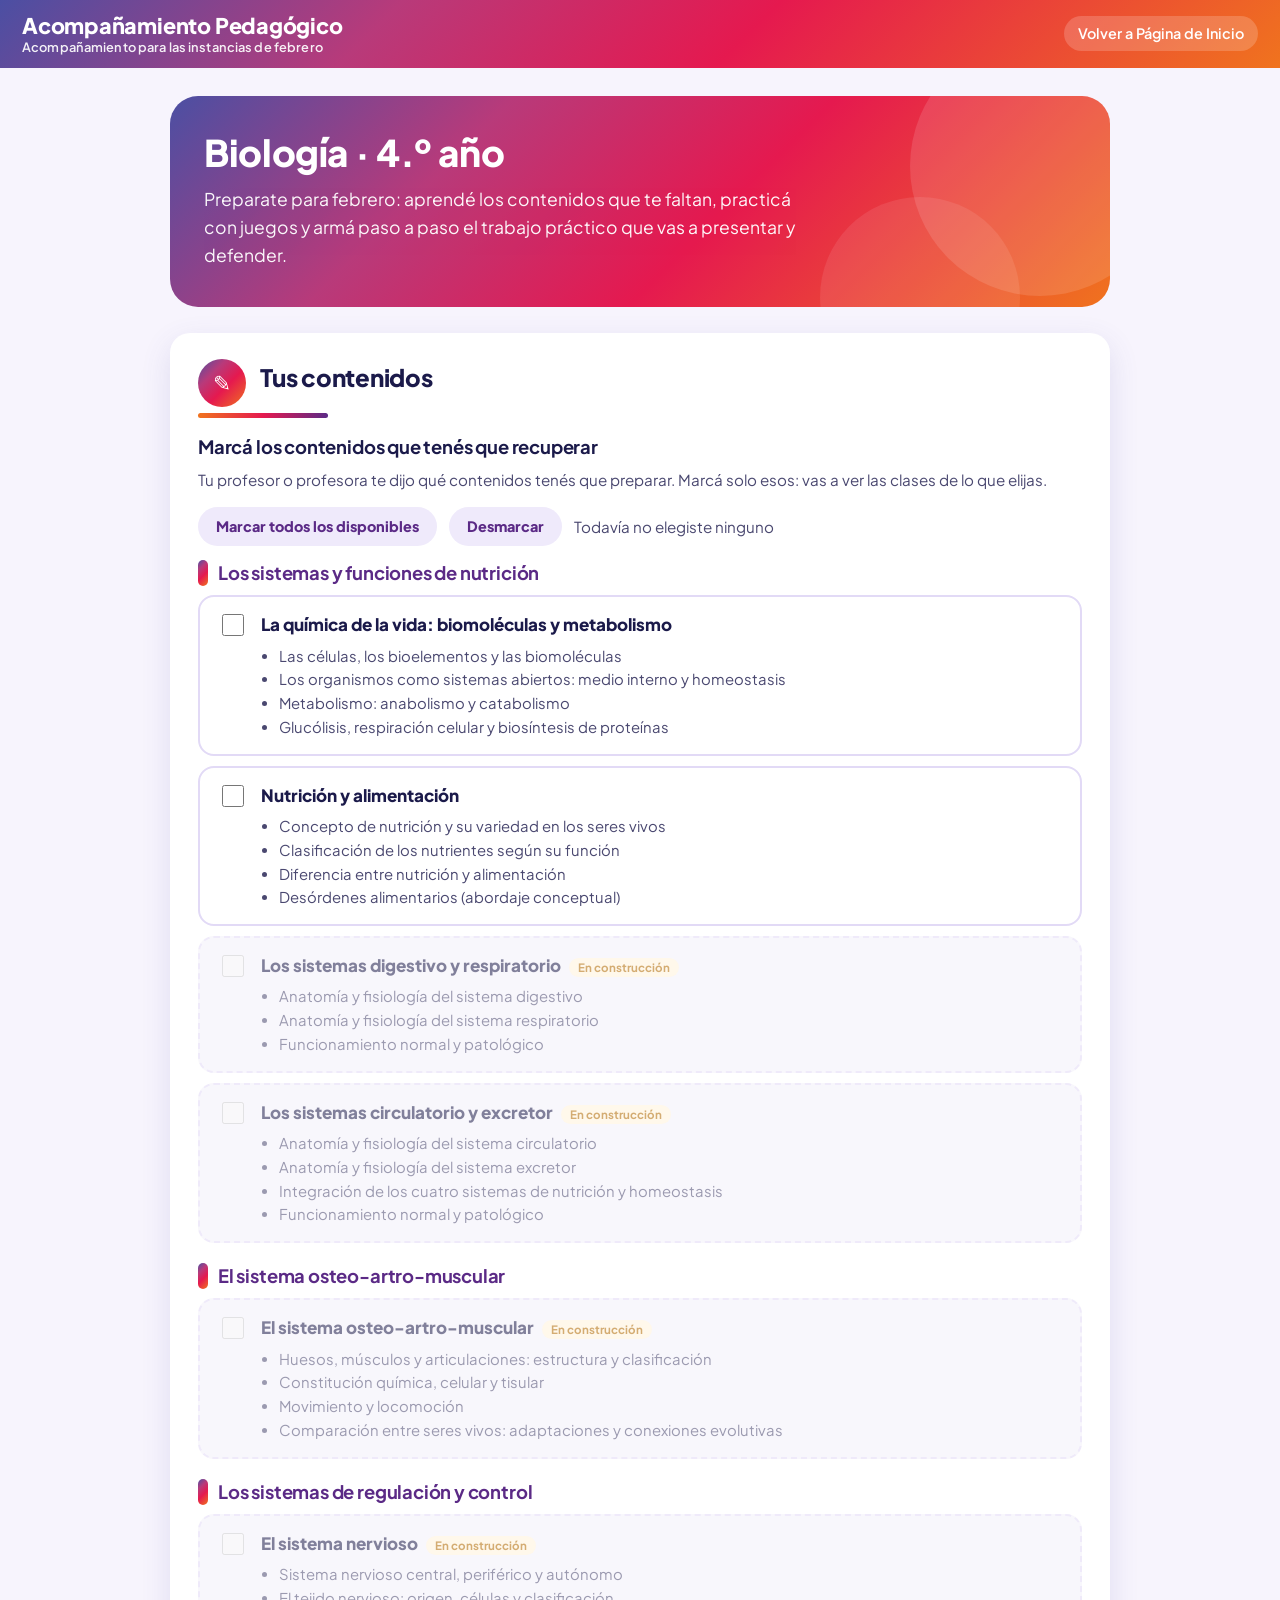
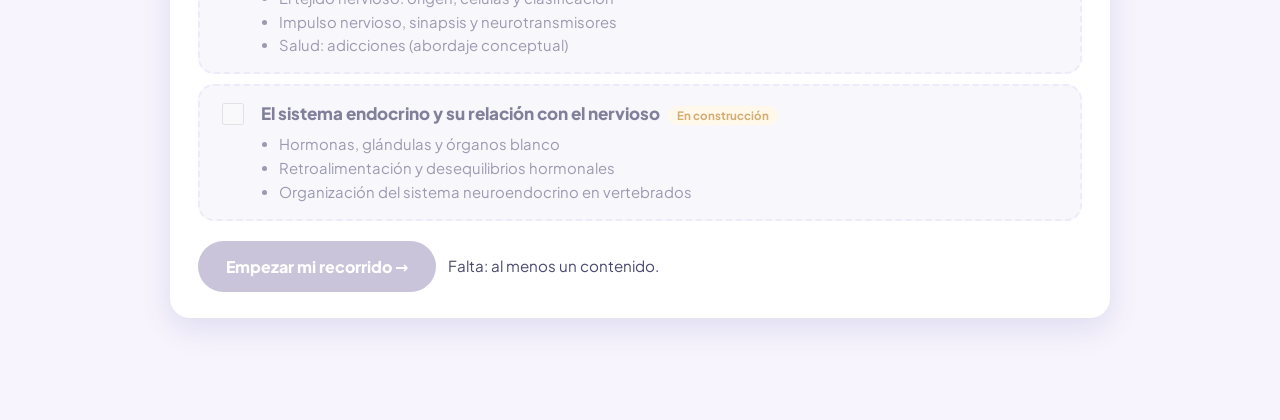
==== commit cb973367: "Presentación del proyecto, nuevo orden de aulas y clases "En construcción" - Botón "Presentación del" ====
--- a/biologia/index.html
+++ b/biologia/index.html
@@ -48,7 +48,7 @@
       const sel = e.seleccion.includes(c.id);
       return `<label class="contenido ${c.activo ? '' : 'inactivo'} ${sel ? 'sel' : ''}">
         <input type="checkbox" value="${c.id}" ${c.activo ? '' : 'disabled'} ${sel ? 'checked' : ''}>
-        <div><div class="t">${esc(c.titulo)}${c.activo ? '' : '<span class="pronto">Próximamente</span>'}</div>
+        <div><div class="t">${esc(c.titulo)}${c.activo ? '' : '<span class="pronto">En construcción</span>'}</div>
         <ul>${c.desglose.map(d => `<li>${esc(d)}</li>`).join('')}</ul></div></label>`;
     }).join('') + '</div>').join('');
   validar();
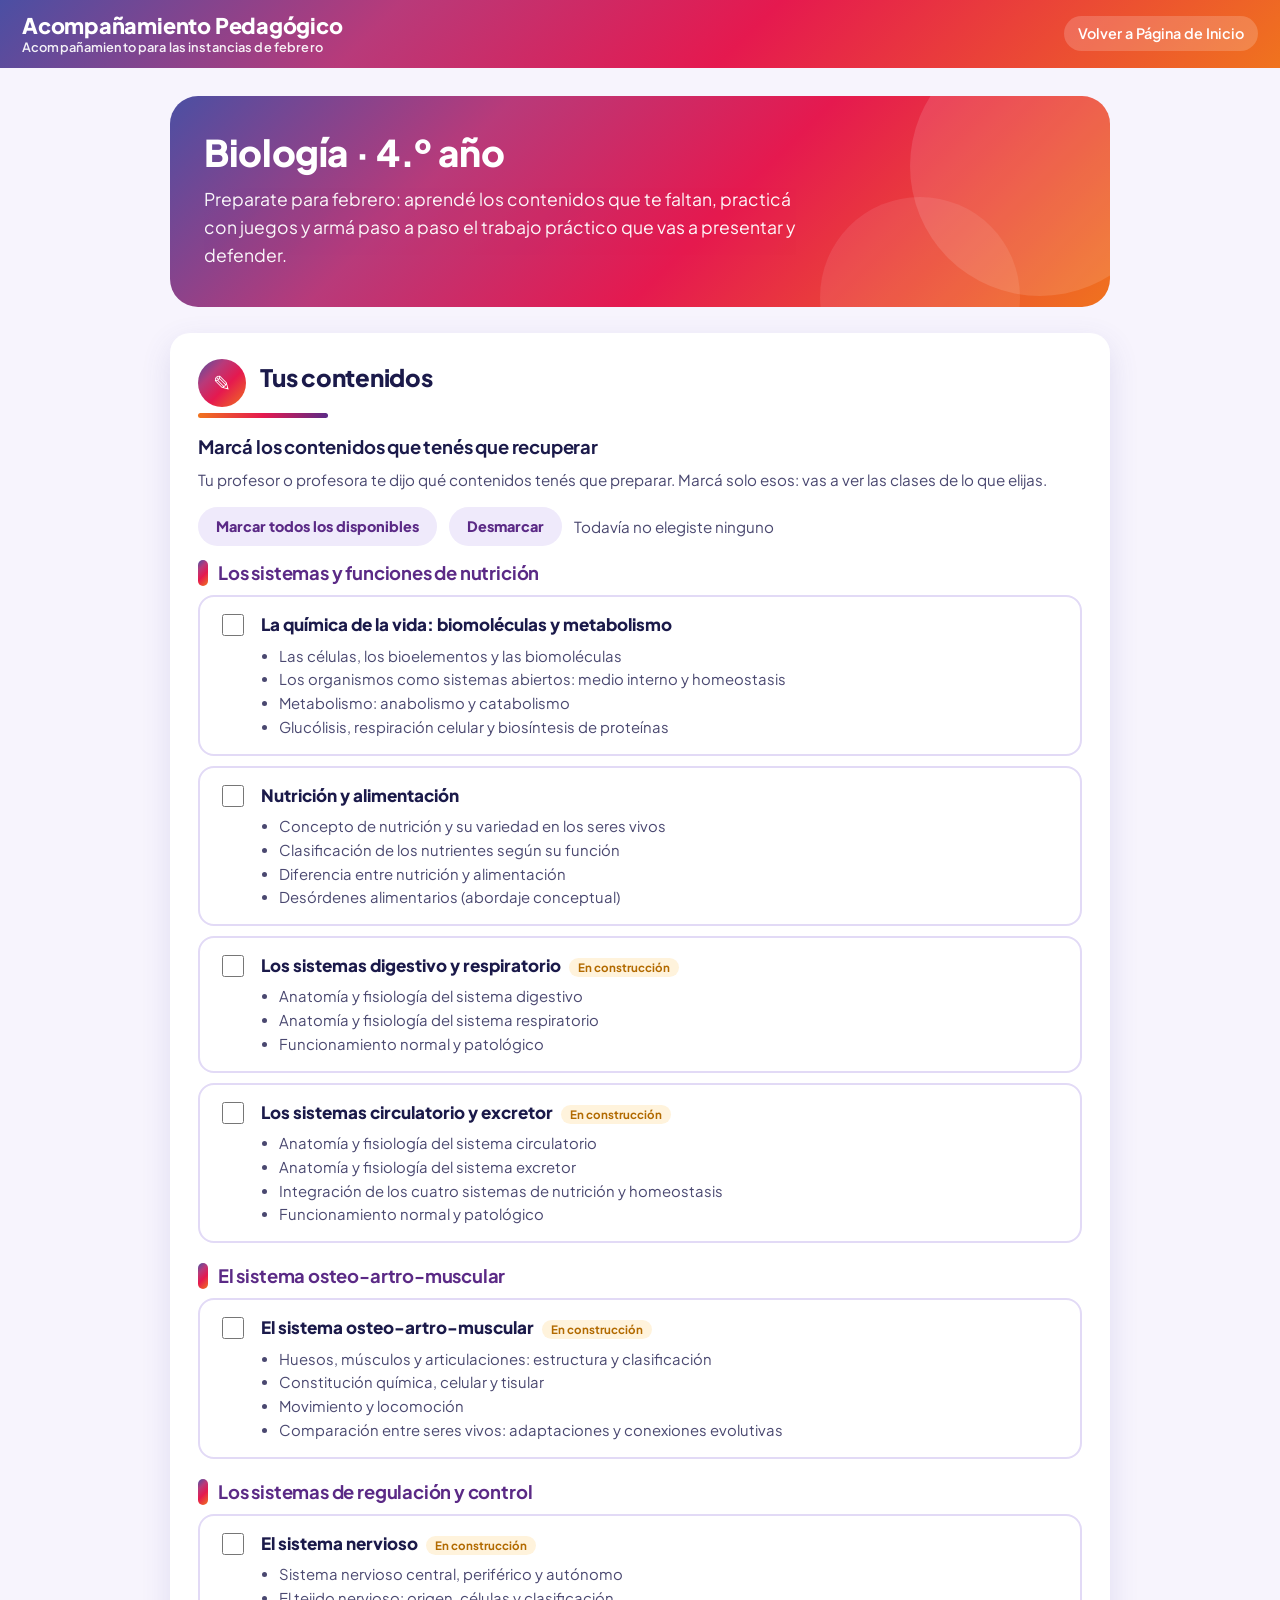
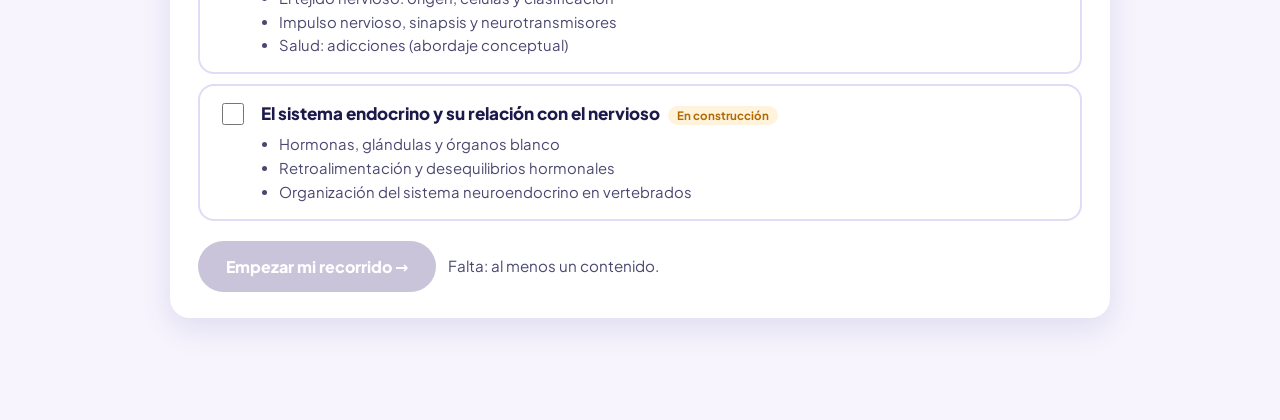
==== commit 7b444679: "Las clases "En construcción" se pueden elegir y ver: solo llevan la leyenda Co-Authored-By: Claude O" ====
--- a/biologia/index.html
+++ b/biologia/index.html
@@ -48,7 +48,7 @@
       const sel = e.seleccion.includes(c.id);
       return `<label class="contenido ${c.activo ? '' : 'inactivo'} ${sel ? 'sel' : ''}">
         <input type="checkbox" value="${c.id}" ${c.activo ? '' : 'disabled'} ${sel ? 'checked' : ''}>
-        <div><div class="t">${esc(c.titulo)}${c.activo ? '' : '<span class="pronto">En construcción</span>'}</div>
+        <div><div class="t">${esc(c.titulo)}${c.activo ? (c.en_construccion ? '<span class="pronto">En construcción</span>' : '') : '<span class="pronto">Próximamente</span>'}</div>
         <ul>${c.desglose.map(d => `<li>${esc(d)}</li>`).join('')}</ul></div></label>`;
     }).join('') + '</div>').join('');
   validar();
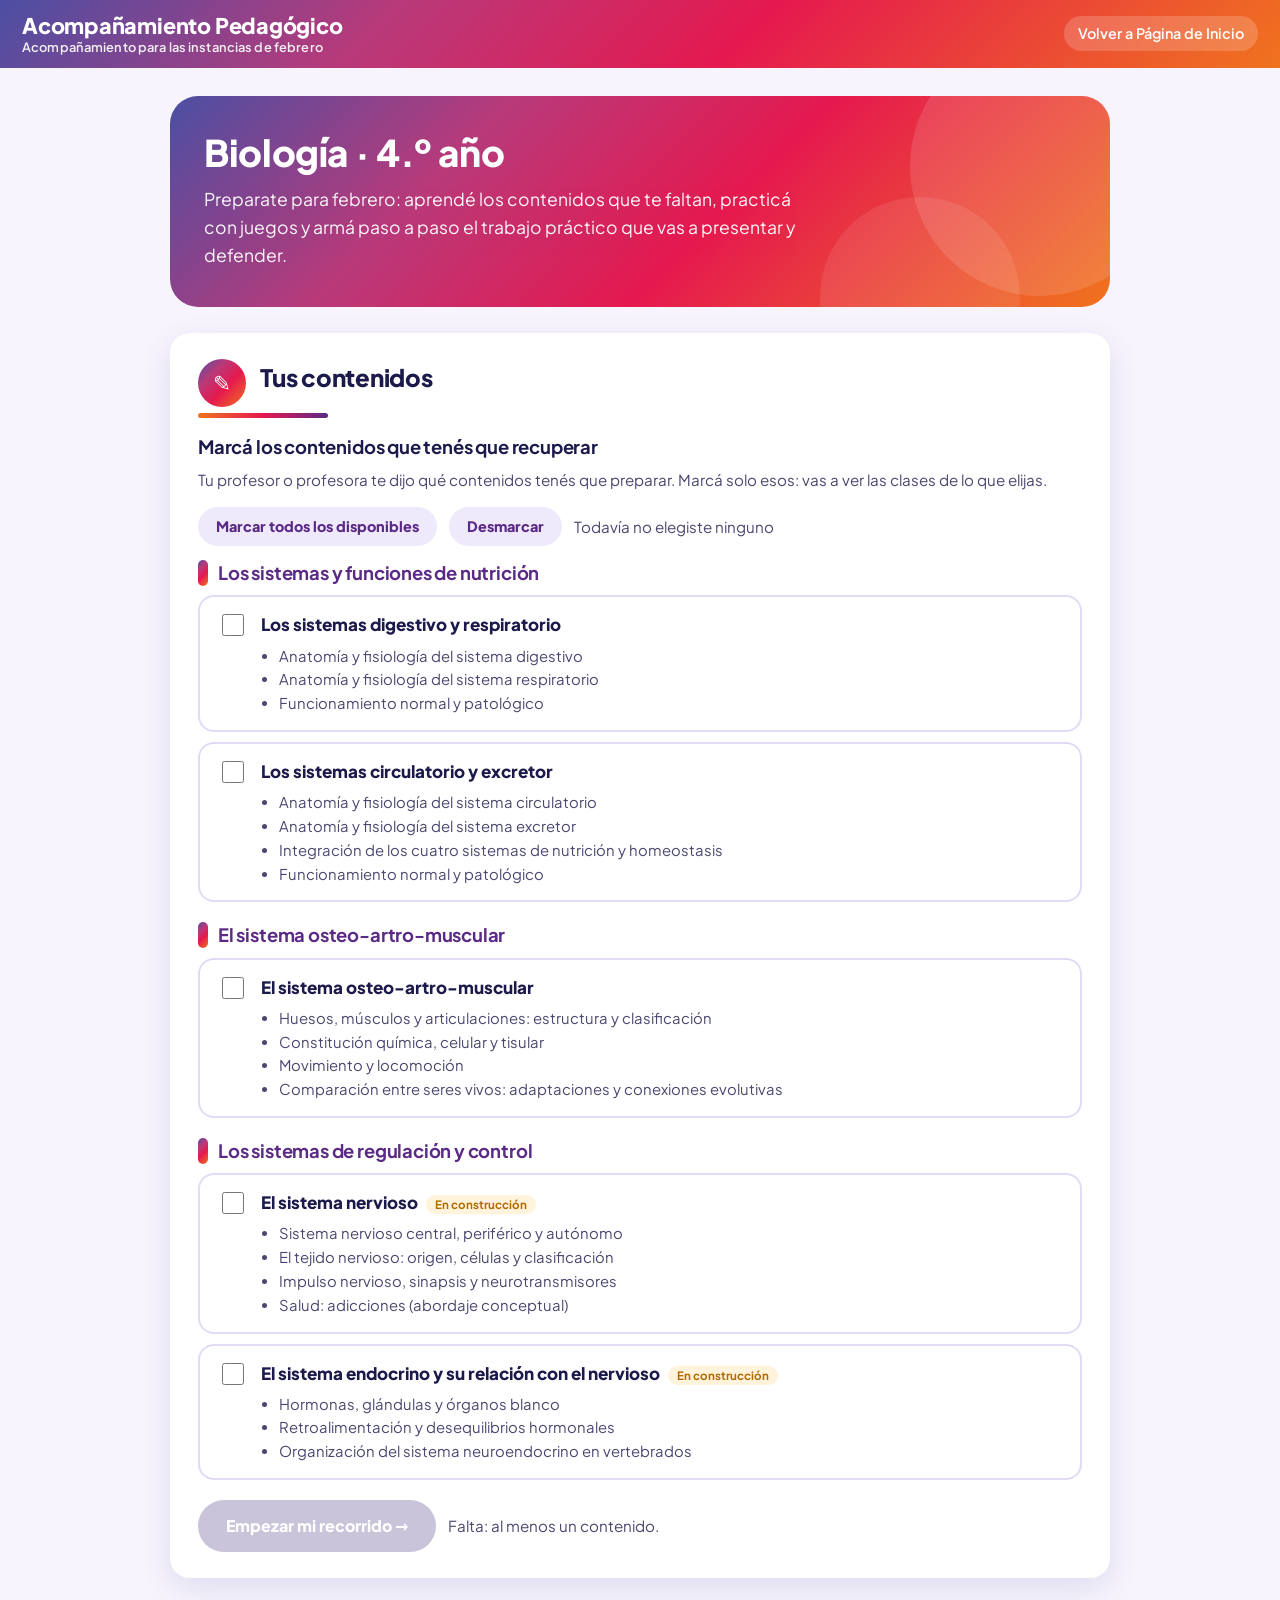
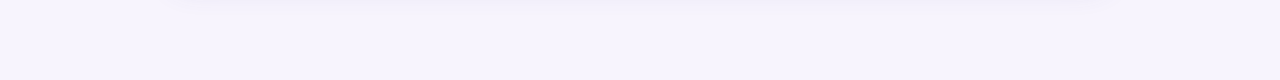
==== commit ba0ac382: "Biología: se ocultan las clases 1 y 2; "En construcción" solo en 6 y 7 Co-Authored-By: Claude Opus 5" ====
--- a/biologia/index.html
+++ b/biologia/index.html
@@ -40,7 +40,7 @@
 if (e.seleccion.length && !new URLSearchParams(location.search).has('cambiar')) location.replace('recorrido.html');
 
 function pintarContenidos() {
-  const lista = cat.contenidos[ESPACIO] || [];
+  const lista = (cat.contenidos[ESPACIO] || []).filter(c => !c.oculto);
   e.seleccion = e.seleccion.filter(id => lista.some(c => c.id === id && c.activo));
   const ejes = [...new Set(lista.map(c => c.eje))];
   $('contenidos').innerHTML = ejes.map(eje => `<div class="eje"><h3>${esc(eje)}</h3>` +
@@ -65,7 +65,7 @@
   i.closest('.contenido').classList.toggle('sel', i.checked);
   validar();
 });
-$('todos').onclick = () => { e.seleccion = (cat.contenidos[ESPACIO] || []).filter(c => c.activo).map(c => c.id); pintarContenidos(); };
+$('todos').onclick = () => { e.seleccion = (cat.contenidos[ESPACIO] || []).filter(c => c.activo && !c.oculto).map(c => c.id); pintarContenidos(); };
 $('ninguno').onclick = () => { e.seleccion = []; pintarContenidos(); };
 $('empezar').onclick = () => {
   actualizar(x => { x.espacio = ESPACIO; x.seleccion = e.seleccion; });
